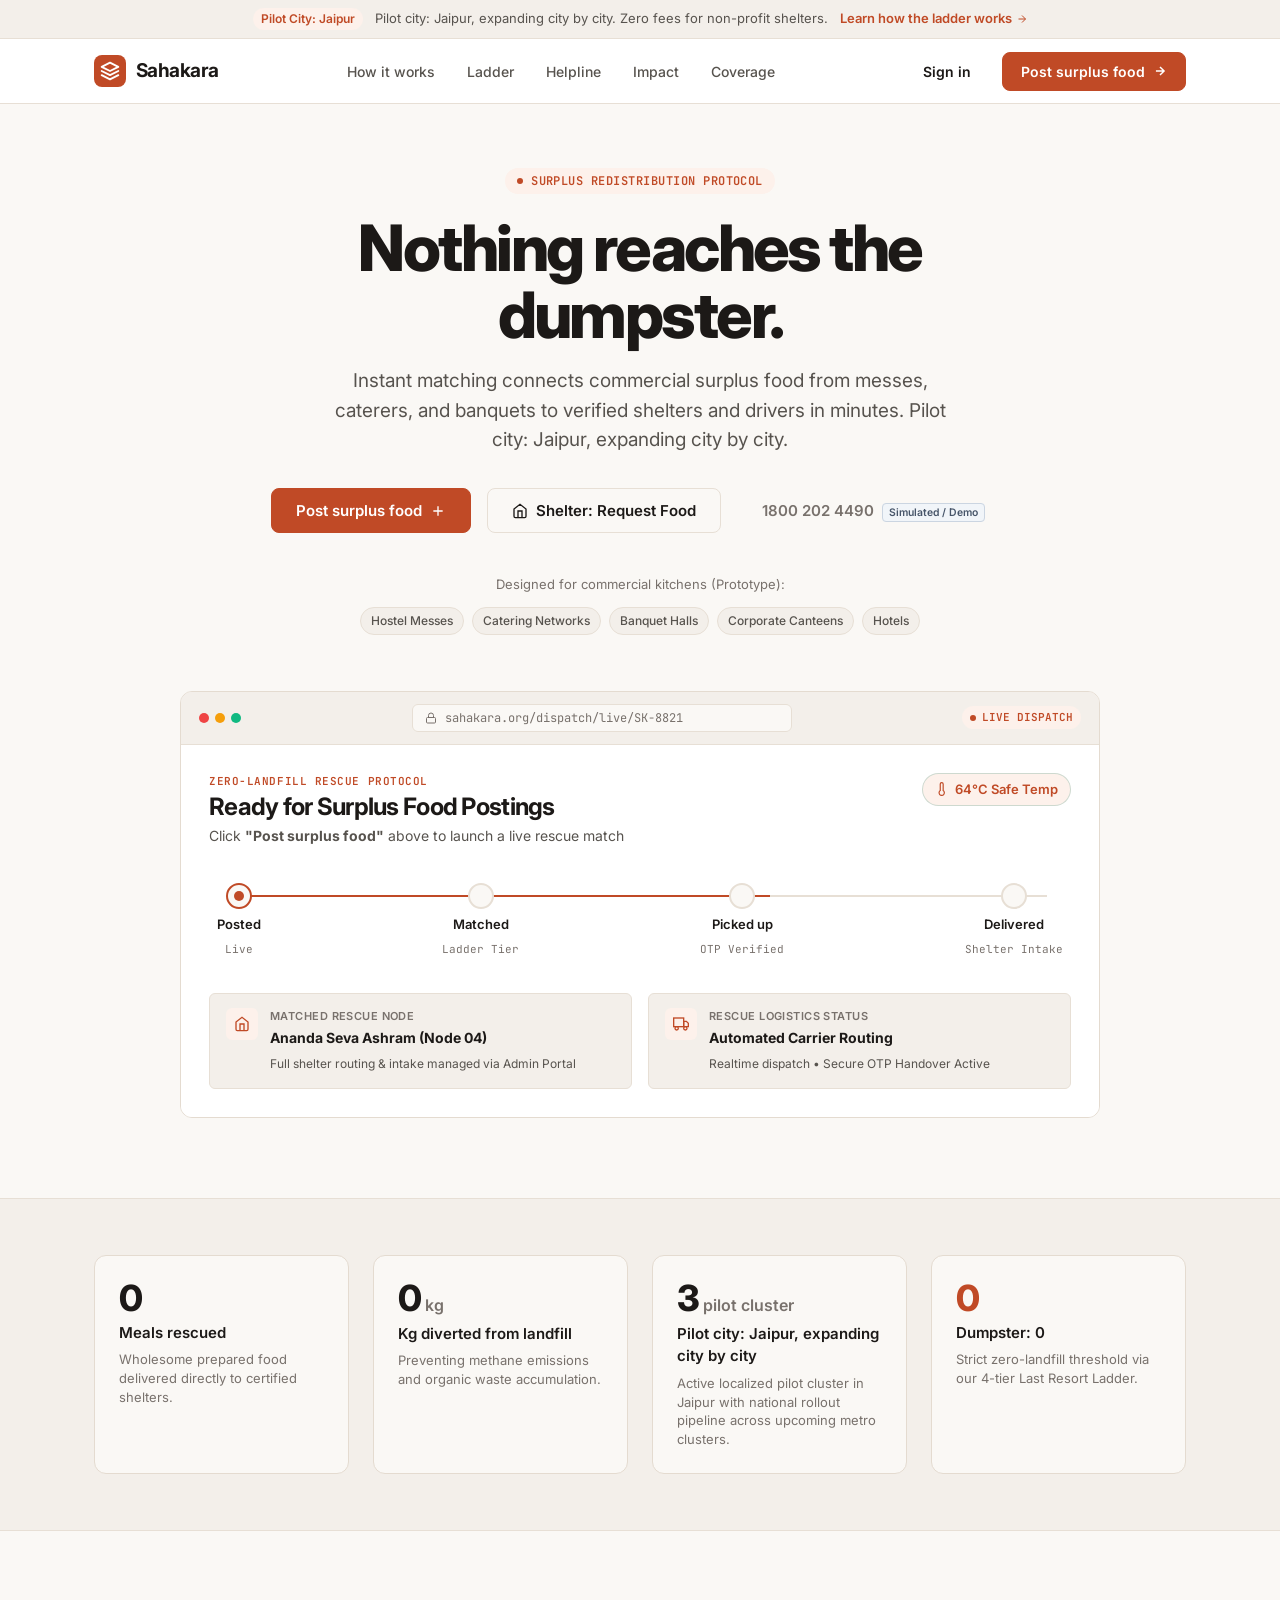
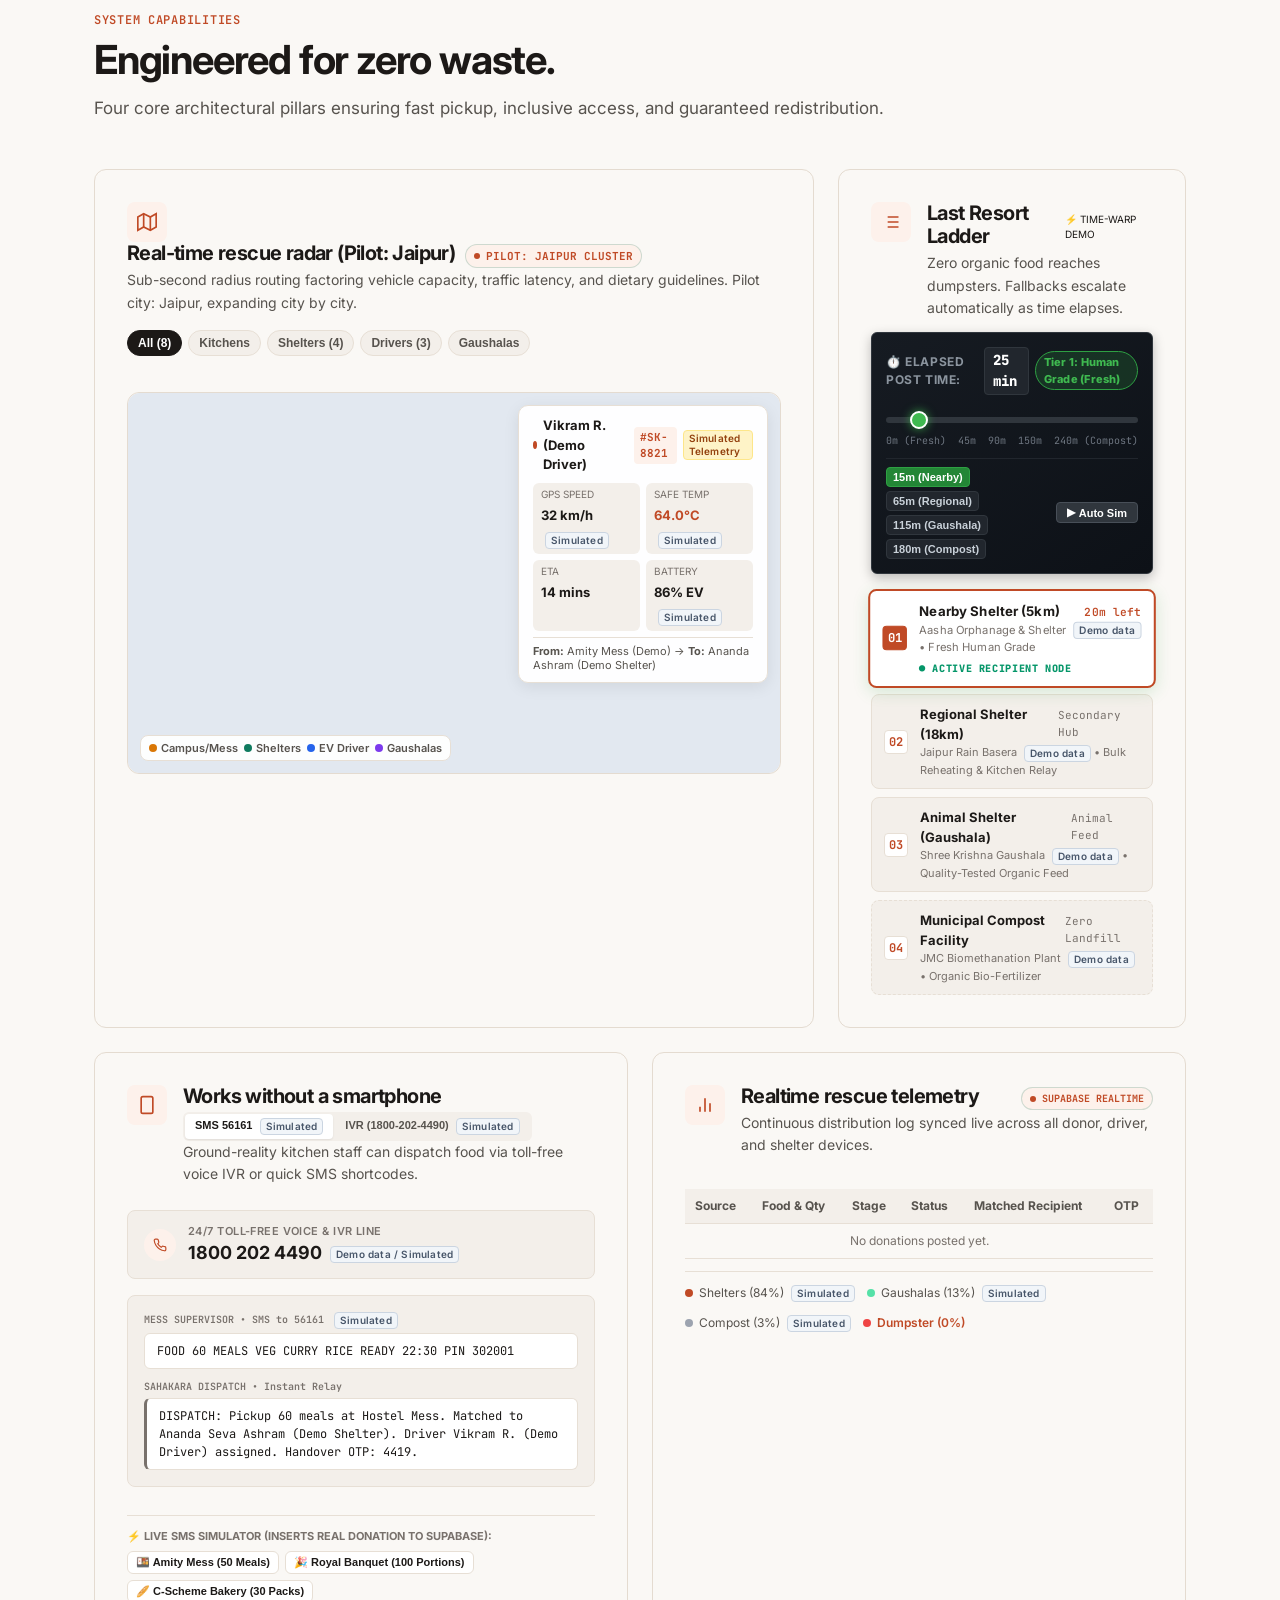
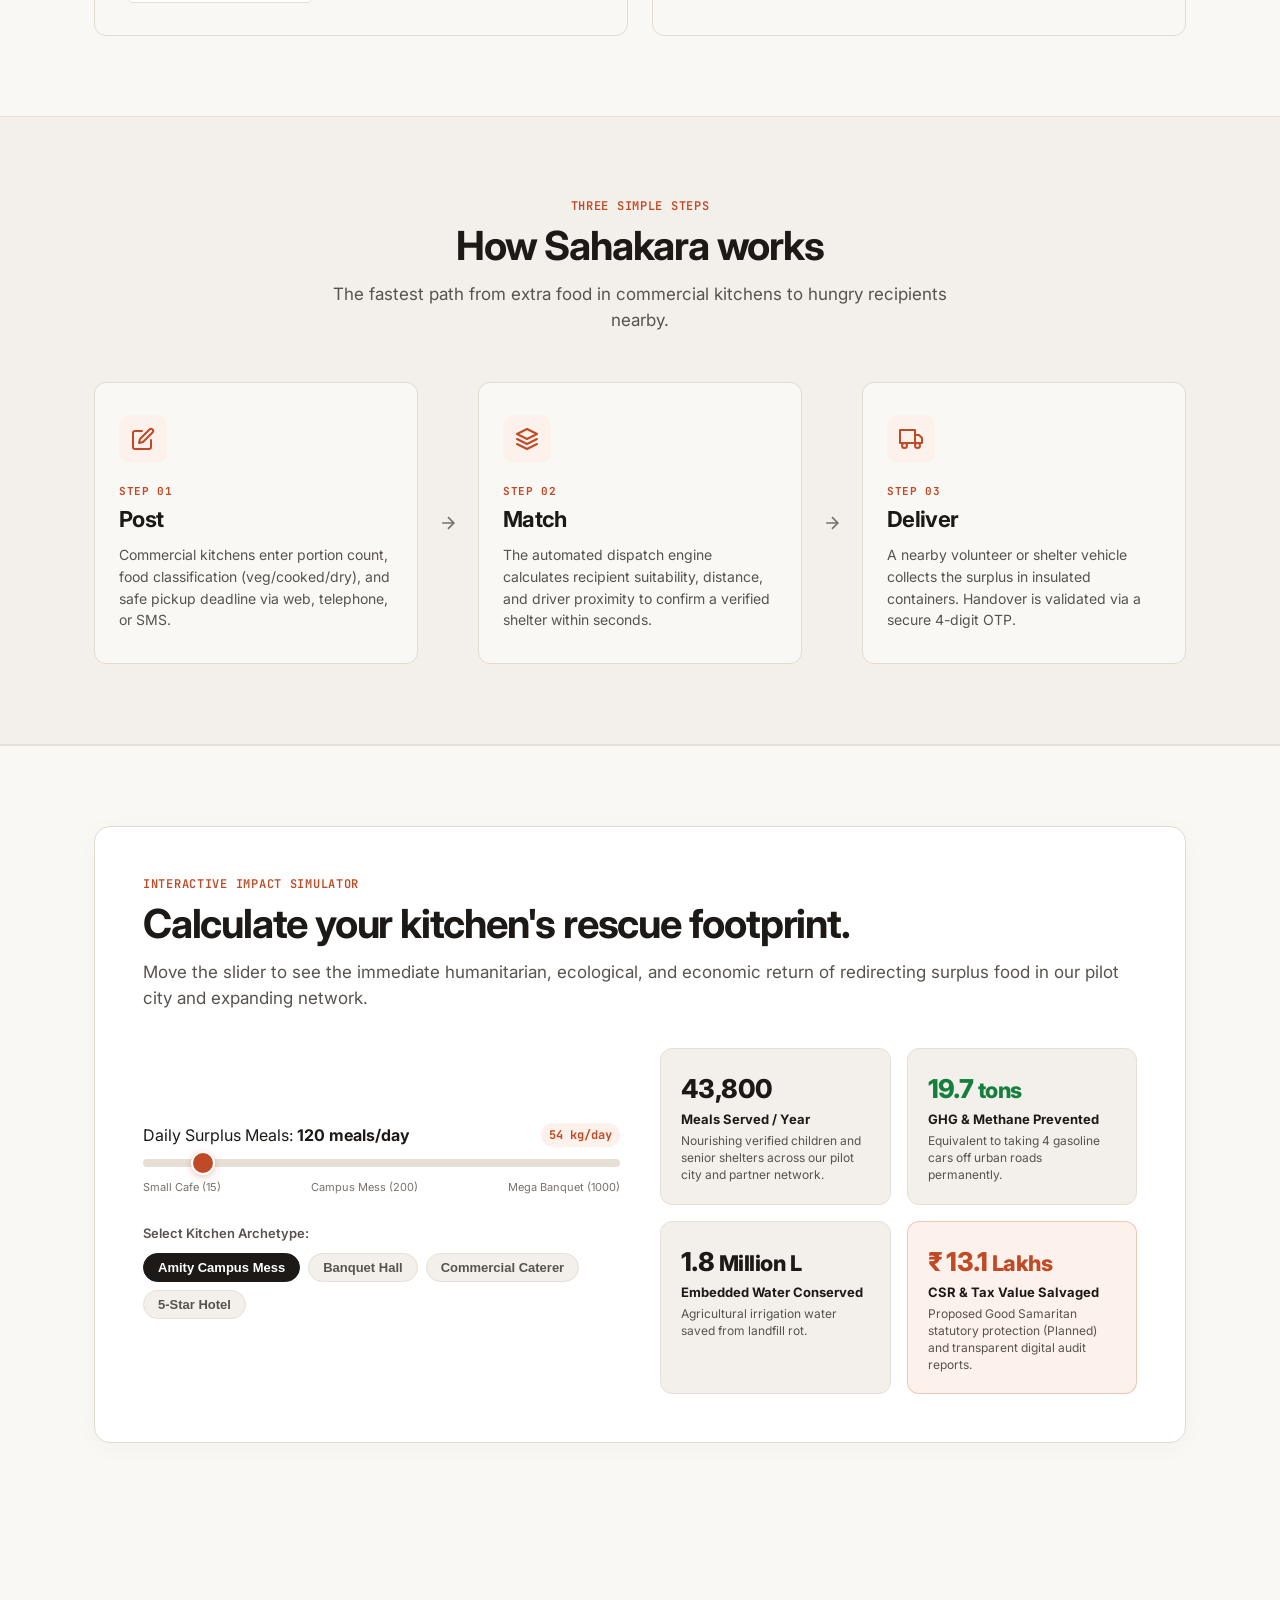
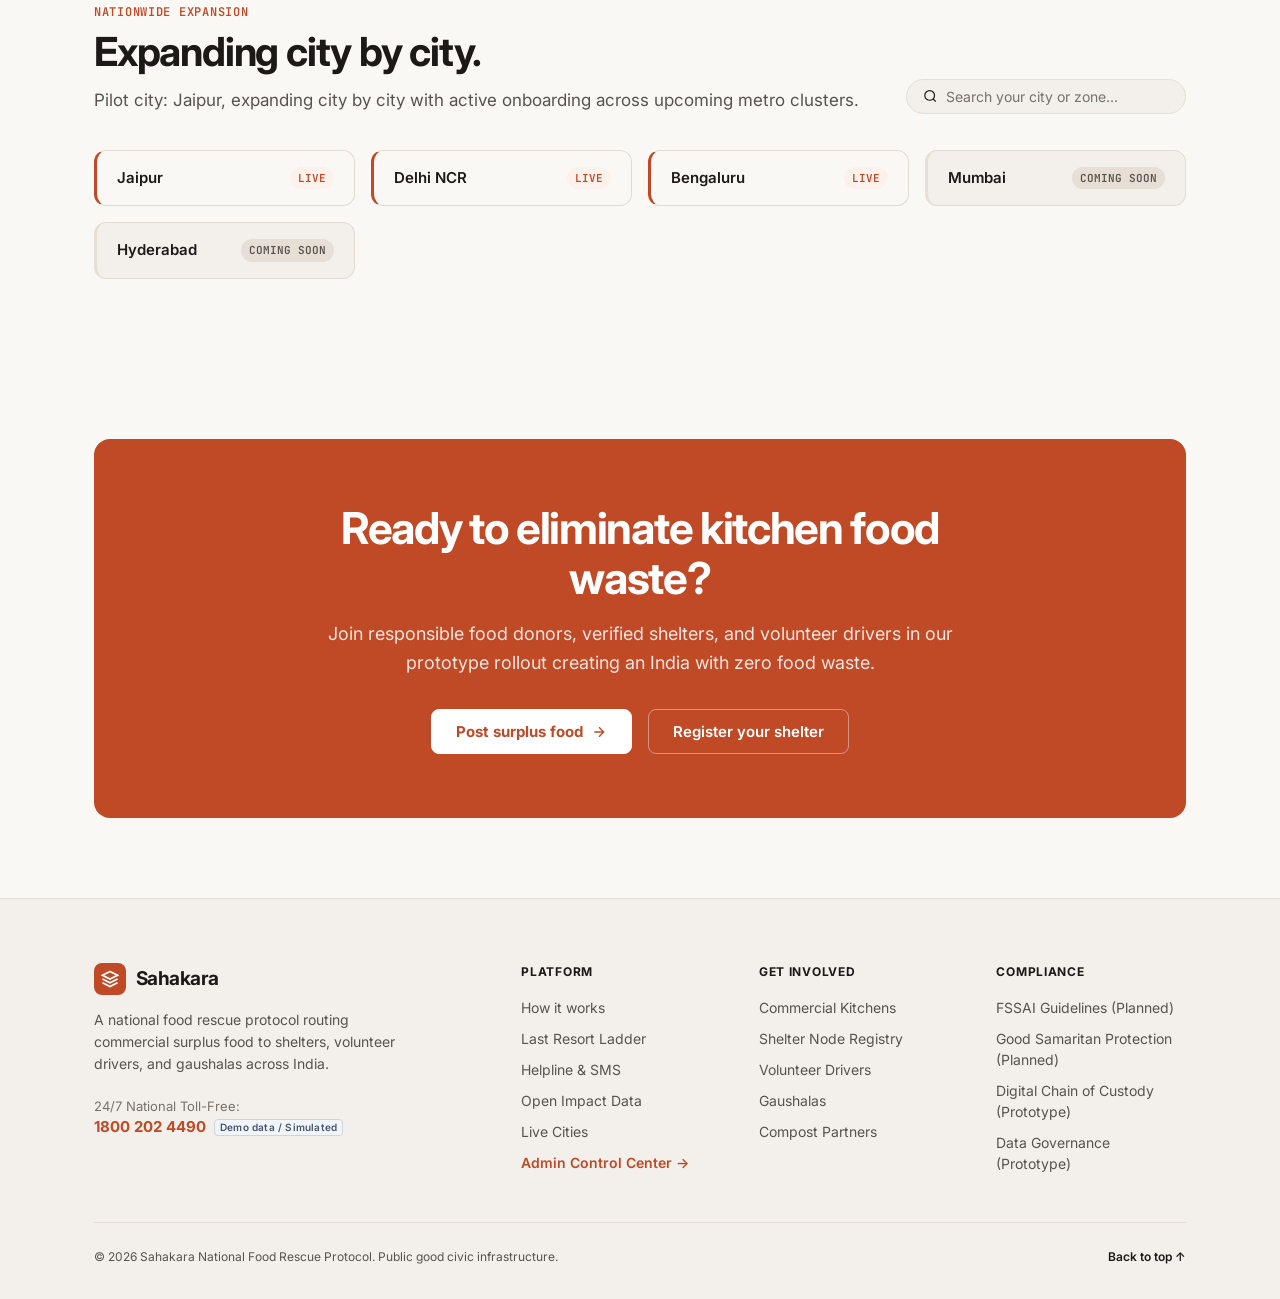
==== frontend/index.html @ d14cbdcc "fix(live): unify pilot city story, add simulated demo badges, protect /admin with Supabase auth & RL" ====
<!DOCTYPE html>
<html lang="en">
<head>
  <meta charset="UTF-8">
  <meta name="viewport" content="width=device-width, initial-scale=1.0">
  <title>Sahakara — National Food Rescue Platform</title>
  <meta name="description" content="Instant surplus food matching platform connecting commercial donors to shelters, volunteer drivers, and gaushalas across India.">
  
  <!-- Modern Sans-serif Typography: Inter -->
  <link rel="preconnect" href="https://fonts.googleapis.com">
  <link rel="preconnect" href="https://fonts.gstatic.com" crossorigin>
  <link href="https://fonts.googleapis.com/css2?family=Inter:wght@400;500;600;700;800&family=JetBrains+Mono:wght@400;500;600&display=swap" rel="stylesheet">
  
  <link rel="stylesheet" href="styles.css">
  
  <!-- Leaflet.js for Interactive Real-Time Jaipur Map (Local Vendor) -->
  <link rel="stylesheet" href="vendor/leaflet.css" />
  <script src="vendor/leaflet.js"></script>
</head>
<body>

  <!-- Top Announcement Bar -->
  <div class="announcement-bar">
    <div class="container announcement-content">
      <span class="announcement-pill">Pilot City: Jaipur</span>
      <span class="announcement-text">Pilot city: Jaipur, expanding city by city. Zero fees for non-profit shelters.</span>
      <a href="#ladder" class="announcement-link">
        Learn how the ladder works
        <svg width="12" height="12" viewBox="0 0 24 24" fill="none" stroke="currentColor" stroke-width="2"><path d="M5 12h14M12 5l7 7-7 7"/></svg>
      </a>
    </div>
  </div>

  <!-- 1. Sticky Navbar -->
  <header class="navbar" id="top">
    <div class="container navbar-container">
      
      <!-- Brand Logo -->
      <a href="#top" class="brand-logo" aria-label="Sahakara Home">
        <div class="brand-symbol">
          <svg width="20" height="20" viewBox="0 0 24 24" fill="none" stroke="currentColor" stroke-width="2.2" stroke-linecap="round" stroke-linejoin="round">
            <path d="M12 2L2 7l10 5 10-5-10-5zM2 17l10 5 10-5M2 12l10 5 10-5"/>
          </svg>
        </div>
        <span class="brand-name">Sahakara</span>
      </a>

      <!-- Navigation Links -->
      <nav class="nav-links" aria-label="Main Navigation">
        <a href="#how-it-works" class="nav-item">How it works</a>
        <a href="#ladder" class="nav-item">Ladder</a>
        <a href="#helpline" class="nav-item">Helpline</a>
        <a href="#impact" class="nav-item">Impact</a>
        <a href="#coverage" class="nav-item">Coverage</a>
      </nav>

      <!-- Action Buttons -->
      <div class="nav-actions" id="nav-actions-container">
        <button type="button" class="btn btn-ghost" id="btn-nav-signin" onclick="openSignInModal()">Sign in</button>
        <button type="button" class="btn btn-secondary btn-sm" onclick="openShelterRequestModal()">Request Food (Shelter)</button>
        <button type="button" class="btn btn-primary" onclick="openPostModal()">
          <span>Post surplus food</span>
          <svg width="14" height="14" viewBox="0 0 24 24" fill="none" stroke="currentColor" stroke-width="2.5" stroke-linecap="round" stroke-linejoin="round"><path d="M5 12h14M12 5l7 7-7 7"/></svg>
        </button>
      </div>

    </div>
  </header>

  <main>
    
    <!-- 2. Hero Section -->
    <section class="hero-section">
      <div class="container">
        
        <div class="hero-header">
          <div class="hero-tag">
            <span class="status-dot"></span>
            SURPLUS REDISTRIBUTION PROTOCOL
          </div>
          <h1 class="hero-title">Nothing reaches the dumpster.</h1>
          <p class="hero-subtitle">
            Instant matching connects commercial surplus food from messes, caterers, and banquets to verified shelters and drivers in minutes. Pilot city: Jaipur, expanding city by city.
          </p>

          <div class="hero-cta-group">
            <button type="button" class="btn btn-primary btn-lg" onclick="openPostModal()">
              <span>Post surplus food</span>
              <svg width="16" height="16" viewBox="0 0 24 24" fill="none" stroke="currentColor" stroke-width="2"><path d="M12 5v14M5 12h14"/></svg>
            </button>
            <button type="button" class="btn btn-secondary btn-lg" onclick="openShelterRequestModal()">
              <svg width="16" height="16" viewBox="0 0 24 24" fill="none" stroke="currentColor" stroke-width="2"><path d="M3 9l9-7 9 7v11a2 2 0 0 1-2 2H5a2 2 0 0 1-2-2z"/><polyline points="9 22 9 12 15 12 15 22"/></svg>
              <span>Shelter: Request Food</span>
            </button>
            <a href="tel:18002024490" class="btn btn-ghost btn-lg" style="color:var(--text-muted);">
              <span>1800 202 4490 <small style="font-size:0.65rem;background:#F1F5F9;color:#475569;border-radius:4px;padding:2px 6px;margin-left:4px;border:1px solid #CBD5E1;font-weight:600;">Simulated / Demo</small></span>
            </a>
          </div>

          <div class="hero-trust-bar">
            <span>Designed for commercial kitchens (Prototype):</span>
            <div class="trust-pills">
              <span class="trust-pill">Hostel Messes</span>
              <span class="trust-pill">Catering Networks</span>
              <span class="trust-pill">Banquet Halls</span>
              <span class="trust-pill">Corporate Canteens</span>
              <span class="trust-pill">Hotels</span>
            </div>
          </div>
        </div>

        <!-- Realistic Product Mockup: Browser Window Frame -->
        <div class="mockup-wrapper">
          <div class="mockup-frame">
            
            <!-- Window Titlebar -->
            <div class="mockup-titlebar">
              <div class="window-controls">
                <span class="window-dot red"></span>
                <span class="window-dot yellow"></span>
                <span class="window-dot green"></span>
              </div>
              <div class="mockup-url-bar">
                <svg width="12" height="12" viewBox="0 0 24 24" fill="none" stroke="currentColor" stroke-width="2"><rect x="3" y="11" width="18" height="11" rx="2" ry="2"/><path d="M7 11V7a5 5 0 0 1 10 0v4"/></svg>
                <span>sahakara.org/dispatch/live/SK-8821</span>
              </div>
              <div class="mockup-badge">
                <span class="live-pulse"></span>
                LIVE DISPATCH
              </div>
            </div>

            <!-- Card Content inside Mockup -->
            <div class="mockup-content">
              
              <!-- Left: Live Donation Card -->
              <div class="live-card">
                
                <div class="live-card-header">
                  <div class="donor-details">
                    <span class="card-kicker" id="card-kicker">ZERO-LANDFILL RESCUE PROTOCOL</span>
                    <h3 class="food-title" id="card-food-title">Ready for Surplus Food Postings</h3>
                    <p class="donor-source" id="card-donor-name">Click <strong>"Post surplus food"</strong> above to launch a live rescue match</p>
                  </div>
                  <div class="temp-badge">
                    <svg width="14" height="14" viewBox="0 0 24 24" fill="none" stroke="currentColor" stroke-width="2"><path d="M14 14.76V3.5a2.5 2.5 0 0 0-5 0v11.26a4.5 4.5 0 1 0 5 0z"/></svg>
                    <span id="card-temp-label">64&deg;C Safe Temp</span>
                  </div>
                </div>

                <!-- Stepper -->
                <div class="stepper-wrapper">
                  <div class="stepper-track">
                    <div class="stepper-line-filled"></div>
                  </div>
                  
                  <div class="stepper-steps">
                    <div class="step-node active">
                      <div class="step-circle current">
                        <span class="active-dot"></span>
                      </div>
                      <span class="step-label">Posted</span>
                      <span class="step-time">Live</span>
                    </div>

                    <div class="step-node">
                      <div class="step-circle"></div>
                      <span class="step-label">Matched</span>
                      <span class="step-time">Ladder Tier</span>
                    </div>

                    <div class="step-node">
                      <div class="step-circle"></div>
                      <span class="step-label">Picked up</span>
                      <span class="step-time">OTP Verified</span>
                    </div>

                    <div class="step-node">
                      <div class="step-circle"></div>
                      <span class="step-label">Delivered</span>
                      <span class="step-time">Shelter Intake</span>
                    </div>
                  </div>
                </div>

                <!-- Match & Logistics Meta Grid (Privacy Protected for Public Viewers) -->
                <div class="dispatch-meta-grid">
                  <div class="meta-box">
                    <div class="meta-icon">
                      <svg width="16" height="16" viewBox="0 0 24 24" fill="none" stroke="currentColor" stroke-width="2"><path d="M3 9l9-7 9 7v11a2 2 0 0 1-2 2H5a2 2 0 0 1-2-2z"/><polyline points="9 22 9 12 15 12 15 22"/></svg>
                    </div>
                    <div>
                      <span class="meta-title">Matched Rescue Node</span>
                      <strong class="meta-value" id="card-destination">Tier 01 Human Shelter (Privacy Protected)</strong>
                      <span class="meta-sub" id="card-destination-sub">Full shelter routing &amp; intake managed via Admin Portal</span>
                    </div>
                  </div>

                  <div class="meta-box">
                    <div class="meta-icon">
                      <svg width="16" height="16" viewBox="0 0 24 24" fill="none" stroke="currentColor" stroke-width="2"><rect x="1" y="3" width="15" height="13"/><polygon points="16 8 20 8 23 11 23 16 16 16 16 8"/><circle cx="5.5" cy="18.5" r="2.5"/><circle cx="18.5" cy="18.5" r="2.5"/></svg>
                    </div>
                    <div>
                      <span class="meta-title">Rescue Logistics Status</span>
                      <strong class="meta-value" id="card-driver-name">Automated Carrier Routing</strong>
                      <span class="meta-sub" id="card-driver-sub">Realtime dispatch &bull; Secure OTP Handover Active</span>
                    </div>
                  </div>
                </div>

              </div>

            </div>

          </div>
        </div>

      </div>
    </section>

    <!-- 3. Stats Row -->
    <section class="section-stats" id="impact">
      <div class="container">
        <div class="stats-grid">
          
          <div class="stat-card">
            <div class="stat-number-wrap">
              <span class="stat-number" id="stat-meals-count">0</span>
            </div>
            <div class="stat-title">Meals rescued</div>
            <div class="stat-desc">Wholesome prepared food delivered directly to certified shelters.</div>
          </div>

          <div class="stat-card">
            <div class="stat-number-wrap">
              <span class="stat-number" id="stat-kg-count">0</span>
              <span class="stat-unit">kg</span>
            </div>
            <div class="stat-title">Kg diverted from landfill</div>
            <div class="stat-desc">Preventing methane emissions and organic waste accumulation.</div>
          </div>

          <div class="stat-card">
            <div class="stat-number-wrap">
              <span class="stat-number" id="stat-cities-count">1</span>
              <span class="stat-unit">pilot cluster</span>
            </div>
            <div class="stat-title" id="stat-cities-title">Pilot city: Jaipur, expanding city by city</div>
            <div class="stat-desc">Active localized pilot cluster in Jaipur with national rollout pipeline across upcoming metro clusters.</div>
          </div>

          <div class="stat-card stat-zero">
            <div class="stat-number-wrap">
              <span class="stat-number highlight-zero" id="stat-dumpster-count">0</span>
            </div>
            <div class="stat-title">Dumpster: 0</div>
            <div class="stat-desc">Strict zero-landfill threshold via our 4-tier Last Resort Ladder.</div>
          </div>

        </div>
      </div>
    </section>

    <!-- 4. Bento Grid (4 Cards of Mixed Sizes) -->
    <section class="section-bento" id="ladder">
      <div class="container">
        
        <div class="section-title-wrap">
          <span class="section-kicker">SYSTEM CAPABILITIES</span>
          <h2 class="section-heading">Engineered for zero waste.</h2>
          <p class="section-subtext">Four core architectural pillars ensuring fast pickup, inclusive access, and guaranteed redistribution.</p>
        </div>

        <div class="bento-grid">
          
          <!-- Card A: Real-Time Interactive Jaipur Food Rescue Map (Large Left) -->
          <div class="bento-card bento-span-8 map-bento-card">
            <div class="bento-card-header map-header-flex">
              <div class="header-left">
                <div class="bento-icon">
                  <svg width="20" height="20" viewBox="0 0 24 24" fill="none" stroke="currentColor" stroke-width="2"><polygon points="1 6 1 22 8 18 16 22 23 18 23 2 16 6 8 2 1 6"/><line x1="8" y1="2" x2="8" y2="18"/><line x1="16" y1="6" x2="16" y2="22"/></svg>
                </div>
                <div class="bento-text">
                  <div class="map-title-row">
                    <h3 class="bento-title">Real-time rescue radar (Pilot: Jaipur)</h3>
                    <span class="live-radar-badge"><span class="live-pulse"></span> PILOT: JAIPUR CLUSTER</span>
                  </div>
                  <p class="bento-sub">Sub-second radius routing factoring vehicle capacity, traffic latency, and dietary guidelines. Pilot city: Jaipur, expanding city by city.</p>
                </div>
              </div>

              <!-- Map Filter Controls -->
              <div class="map-filter-chips" id="map-category-filters">
                <button type="button" class="map-chip active" onclick="filterMapNodes('all', this)">All (8)</button>
                <button type="button" class="map-chip" onclick="filterMapNodes('donor', this)">Kitchens</button>
                <button type="button" class="map-chip" onclick="filterMapNodes('shelter', this)">Shelters (4)</button>
                <button type="button" class="map-chip" onclick="filterMapNodes('driver', this)">Drivers (3)</button>
                <button type="button" class="map-chip" onclick="filterMapNodes('gaushala', this)">Gaushalas</button>
              </div>
            </div>

            <!-- Leaflet Interactive Map Container -->
            <div class="live-map-wrapper">
              <div id="jaipur-live-map" class="jaipur-leaflet-map" style="height: 380px; width: 100%; border-radius: 12px;"></div>

              <!-- Floating Live Telemetry HUD -->
              <div class="map-telemetry-hud" id="map-telemetry-panel">
                <div class="hud-header">
                  <div class="hud-driver-dot"></div>
                  <strong id="hud-driver-name">Vikram R. (Demo Driver)</strong>
                  <span class="hud-tag" id="hud-batch-tag">#SK-8821</span>
                  <span class="sim-badge warn" style="margin-left:auto;">Simulated Telemetry</span>
                </div>
                <div class="hud-stats-grid">
                  <div class="hud-stat-item">
                    <span class="hud-label">GPS Speed</span>
                    <strong class="hud-val" id="hud-speed">32 km/h <span class="sim-badge">Simulated</span></strong>
                  </div>
                  <div class="hud-stat-item">
                    <span class="hud-label">Safe Temp</span>
                    <strong class="hud-val green" id="hud-temp">64.0°C <span class="sim-badge">Simulated</span></strong>
                  </div>
                  <div class="hud-stat-item">
                    <span class="hud-label">ETA</span>
                    <strong class="hud-val" id="hud-eta">14 mins</strong>
                  </div>
                  <div class="hud-stat-item">
                    <span class="hud-label">Battery</span>
                    <strong class="hud-val" id="hud-battery">86% EV <span class="sim-badge">Simulated</span></strong>
                  </div>
                </div>
                <div class="hud-route-info">
                  <span class="hud-route-text"><strong>From:</strong> Amity Mess (Demo) &rarr; <strong>To:</strong> Ananda Ashram (Demo Shelter)</span>
                </div>
              </div>

              <!-- Map Legend Overlay -->
              <div class="map-legend-pills">
                <span class="m-leg donor"><span class="leg-dot"></span> Campus/Mess</span>
                <span class="m-leg shelter"><span class="leg-dot"></span> Shelters</span>
                <span class="m-leg driver"><span class="leg-dot"></span> EV Driver</span>
                <span class="m-leg gaushala"><span class="leg-dot"></span> Gaushalas</span>
              </div>
            </div>
          </div>

          <!-- Card B: Last Resort Ladder with Time-Warp Live Simulator (Right Column) -->
          <div class="bento-card bento-span-4" id="ladder-card">
            <div class="bento-card-header" style="margin-bottom: 12px;">
              <div class="bento-icon">
                <svg width="20" height="20" viewBox="0 0 24 24" fill="none" stroke="currentColor" stroke-width="2"><line x1="8" y1="6" x2="21" y2="6"/><line x1="8" y1="12" x2="21" y2="12"/><line x1="8" y1="18" x2="21" y2="18"/><line x1="3" y1="6" x2="3.01" y2="6"/><line x1="3" y1="12" x2="3.01" y2="12"/><line x1="3" y1="18" x2="3.01" y2="18"/></svg>
              </div>
              <div class="bento-text">
                <div style="display:flex;align-items:center;justify-content:space-between;">
                  <h3 class="bento-title">Last Resort Ladder</h3>
                  <span class="live-pill" style="font-size:0.625rem;padding:2px 8px;">⚡ TIME-WARP DEMO</span>
                </div>
                <p class="bento-sub">Zero organic food reaches dumpsters. Fallbacks escalate automatically as time elapses.</p>
              </div>
            </div>

            <!-- Time-Warp Slider Simulator Control -->
            <div class="timewarp-controller">
              <div class="timewarp-top-row">
                <span class="timewarp-label">⏱️ Elapsed Post Time:</span>
                <div class="timewarp-status-pills">
                  <span class="timewarp-time-display" id="warp-time-display">25 min</span>
                  <span class="timewarp-tier-badge tier-1-badge" id="warp-tier-badge">Tier 1: Human Grade</span>
                </div>
              </div>

              <!-- Interactive Range Slider (0 to 240 mins) -->
              <div class="timewarp-slider-wrap">
                <input 
                  type="range" 
                  id="timewarp-slider" 
                  min="0" 
                  max="240" 
                  value="25" 
                  step="5" 
                  class="timewarp-range" 
                  aria-label="Simulate elapsed food rescue time in minutes"
                  oninput="onTimeWarpSliderChange(this.value)"
                >
                <div class="timewarp-scale">
                  <span>0m (Fresh)</span>
                  <span>45m</span>
                  <span>90m</span>
                  <span>150m</span>
                  <span>240m (Compost)</span>
                </div>
              </div>

              <!-- Quick Presets & Auto-Play Controls -->
              <div class="timewarp-actions">
                <div class="timewarp-presets">
                  <button type="button" class="preset-btn active" id="preset-t1" onclick="setTimeWarp(15)">15m (Nearby)</button>
                  <button type="button" class="preset-btn" id="preset-t2" onclick="setTimeWarp(65)">65m (Regional)</button>
                  <button type="button" class="preset-btn" id="preset-t3" onclick="setTimeWarp(115)">115m (Gaushala)</button>
                  <button type="button" class="preset-btn" id="preset-t4" onclick="setTimeWarp(180)">180m (Compost)</button>
                </div>
                <button type="button" class="btn-timewarp-play" id="btn-timewarp-play" onclick="toggleTimeWarpAutoPlay()">
                  <span id="play-icon">▶</span>
                  <span id="play-text">Auto Sim</span>
                </button>
              </div>
            </div>

            <!-- Dynamic Ladder List -->
            <div class="bento-ladder-list" id="ladder-tiers-container">
              
              <!-- Tier 1: Nearby Shelter (0 - 45 min) -->
              <div class="ladder-row active-tier tier-row-t1" id="tier-row-1">
                <div class="tier-num">01</div>
                <div class="tier-info">
                  <div class="tier-title-row">
                    <strong class="tier-heading">Nearby Shelter (5km)</strong>
                    <span class="tier-countdown" id="tier-1-timer">20m left</span>
                  </div>
                  <span class="tier-desc">Aasha Orphanage &amp; Shelter <small class="sim-badge">Demo data</small> &bull; Fresh Human Grade</span>
                  <div class="tier-live-indicator">● ACTIVE RECIPIENT NODE</div>
                </div>
              </div>

              <!-- Tier 2: Farther Regional Shelter (46 - 90 min) -->
              <div class="ladder-row tier-row-t2" id="tier-row-2">
                <div class="tier-num">02</div>
                <div class="tier-info">
                  <div class="tier-title-row">
                    <strong class="tier-heading">Regional Shelter (18km)</strong>
                    <span class="tier-meta">Secondary Hub</span>
                  </div>
                  <span class="tier-desc">Jaipur Rain Basera <small class="sim-badge">Demo data</small> &bull; Bulk Reheating &amp; Kitchen Relay</span>
                  <div class="tier-live-indicator">● ACTIVE RECIPIENT NODE</div>
                </div>
              </div>

              <!-- Tier 3: Gaushala / Animal Shelter (91 - 150 min) -->
              <div class="ladder-row tier-row-t3" id="tier-row-3">
                <div class="tier-num">03</div>
                <div class="tier-info">
                  <div class="tier-title-row">
                    <strong class="tier-heading">Animal Shelter (Gaushala)</strong>
                    <span class="tier-meta">Animal Feed</span>
                  </div>
                  <span class="tier-desc">Shree Krishna Gaushala <small class="sim-badge">Demo data</small> &bull; Quality-Tested Organic Feed</span>
                  <div class="tier-live-indicator">● ACTIVE RECIPIENT NODE</div>
                </div>
              </div>

              <!-- Tier 4: Municipal Compost (151 - 240 min) -->
              <div class="ladder-row compost-tier tier-row-t4" id="tier-row-4">
                <div class="tier-num">04</div>
                <div class="tier-info">
                  <div class="tier-title-row">
                    <strong class="tier-heading">Municipal Compost Facility</strong>
                    <span class="tier-meta">Zero Landfill</span>
                  </div>
                  <span class="tier-desc">JMC Biomethanation Plant <small class="sim-badge">Demo data</small> &bull; Organic Bio-Fertilizer</span>
                  <div class="tier-live-indicator">● ACTIVE RECIPIENT NODE</div>
                </div>
              </div>

            </div>
          </div>

          <!-- Card C: Works Without a Smartphone (Interactive IVR Dialpad & SMS Simulator) -->
          <div class="bento-card bento-span-6" id="helpline">
            <div class="bento-card-header">
              <div class="bento-icon">
                <svg width="20" height="20" viewBox="0 0 24 24" fill="none" stroke="currentColor" stroke-width="2"><rect x="5" y="2" width="14" height="20" rx="2" ry="2"/><line x1="12" y1="18" x2="12.01" y2="18"/></svg>
              </div>
              <div class="bento-text">
                <div style="display:flex;align-items:center;justify-content:space-between;flex-wrap:wrap;">
                  <h3 class="bento-title">Works without a smartphone</h3>
                  <div class="helpline-mode-tabs">
                    <button type="button" class="mode-tab active" id="tab-btn-sms" onclick="switchHelplineMode('sms')">SMS 56161 <small class="sim-badge">Simulated</small></button>
                    <button type="button" class="mode-tab" id="tab-btn-ivr" onclick="switchHelplineMode('ivr')">IVR (1800-202-4490) <small class="sim-badge">Simulated</small></button>
                  </div>
                </div>
                <p class="bento-sub">Ground-reality kitchen staff can dispatch food via toll-free voice IVR or quick SMS shortcodes.</p>
              </div>
            </div>

            <!-- MODE 1: SMS Simulation -->
            <div class="phone-sms-mockup" id="helpline-sms-panel">
              <div class="helpline-badge-row">
                <div class="badge-helpline-icon">
                  <svg width="14" height="14" viewBox="0 0 24 24" fill="none" stroke="currentColor" stroke-width="2"><path d="M22 16.92v3a2 2 0 0 1-2.18 2 19.79 19.79 0 0 1-8.63-3.07 19.5 19.5 0 0 1-6-6 19.79 19.79 0 0 1-3.07-8.67A2 2 0 0 1 4.11 2h3a2 2 0 0 1 2 1.72 12.84 12.84 0 0 0 .7 2.81 2 2 0 0 1-.45 2.11L8.09 9.91a16 16 0 0 0 6 6l1.27-1.27a2 2 0 0 1 2.11-.45 12.84 12.84 0 0 0 2.81.7A2 2 0 0 1 22 16.92z"/></svg>
                </div>
                <div>
                  <span class="helpline-label">24/7 Toll-Free Voice &amp; IVR Line</span>
                  <div class="helpline-digits">1800 202 4490 <small class="sim-badge">Demo data / Simulated</small></div>
                </div>
              </div>

              <div class="sms-exchange-box" id="sms-exchange-container">
                <div class="sms-line donor-sms">
                  <span class="sms-sender">MESS SUPERVISOR &bull; SMS to 56161 <small class="sim-badge">Simulated</small></span>
                  <div class="sms-bubble" id="sms-bubble-donor">FOOD 60 MEALS VEG CURRY RICE READY 22:30 PIN 302001</div>
                </div>
                <div class="sms-line driver-sms">
                  <span class="sms-sender">SAHAKARA DISPATCH &bull; Instant Relay</span>
                  <div class="sms-bubble reply" id="sms-bubble-reply">DISPATCH: Pickup 60 meals at Hostel Mess. Matched to Ananda Seva Ashram (Demo Shelter). Driver Vikram R. (Demo Driver) assigned. Handover OTP: 4419.</div>
                </div>
              </div>

              <div class="sms-test-controls">
                <span class="sms-quick-label">⚡ Live SMS Simulator (Inserts real donation to Supabase):</span>
                <div class="sms-quick-buttons">
                  <button type="button" class="sms-quick-btn" onclick="simulateSmsPreset('amity')">🍱 Amity Mess (50 Meals)</button>
                  <button type="button" class="sms-quick-btn" onclick="simulateSmsPreset('banquet')">🎉 Royal Banquet (100 Portions)</button>
                  <button type="button" class="sms-quick-btn" onclick="simulateSmsPreset('bakery')">🥖 C-Scheme Bakery (30 Packs)</button>
                </div>
              </div>
            </div>

            <!-- MODE 2: IVR Interactive Dial-Pad Simulator -->
            <div class="ivr-keypad-mockup" id="helpline-ivr-panel" style="display:none;">
              <div class="ivr-screen">
                <div class="ivr-screen-header">
                  <span class="ivr-live-dot">●</span> <span>CALL CONNECTED: 1800 202 4490 <small class="sim-badge">Simulated</small></span>
                </div>
                <div class="ivr-prompt" id="ivr-voice-prompt">
                  "Namaste! Press <strong>1</strong> to broadcast surplus food rescue."
                </div>
                <div class="ivr-input-display" id="ivr-entered-keys">&nbsp;</div>
              </div>

              <!-- Phone Keypad Grid -->
              <div class="ivr-keypad-grid">
                <button type="button" class="key-btn" onclick="pressIvrKey('1')"><span>1</span><small></small></button>
                <button type="button" class="key-btn" onclick="pressIvrKey('2')"><span>2</span><small>ABC</small></button>
                <button type="button" class="key-btn" onclick="pressIvrKey('3')"><span>3</span><small>DEF</small></button>
                <button type="button" class="key-btn" onclick="pressIvrKey('4')"><span>4</span><small>GHI</small></button>
                <button type="button" class="key-btn" onclick="pressIvrKey('5')"><span>5</span><small>JKL</small></button>
                <button type="button" class="key-btn" onclick="pressIvrKey('6')"><span>6</span><small>MNO</small></button>
                <button type="button" class="key-btn" onclick="pressIvrKey('7')"><span>7</span><small>PQRS</small></button>
                <button type="button" class="key-btn" onclick="pressIvrKey('8')"><span>8</span><small>TUV</small></button>
                <button type="button" class="key-btn" onclick="pressIvrKey('9')"><span>9</span><small>WXYZ</small></button>
                <button type="button" class="key-btn" onclick="pressIvrKey('*')"><span>*</span><small>CLR</small></button>
                <button type="button" class="key-btn" onclick="pressIvrKey('0')"><span>0</span><small>+</small></button>
                <button type="button" class="key-btn special-hash" onclick="pressIvrKey('#')"><span>#</span><small>ENTER</small></button>
              </div>

              <div class="ivr-footer-controls">
                <button type="button" class="btn btn-secondary btn-sm" onclick="resetIvrCall()">Restart Call</button>
                <span class="ivr-step-badge" id="ivr-step-badge">Step 1/4</span>
              </div>
            </div>

          </div>

          <!-- Card D: Live Impact & Realtime Rescue Audit Log (Right 6 cols / bottom) -->
          <div class="bento-card bento-span-6">
            <div class="bento-card-header">
              <div class="bento-icon">
                <svg width="20" height="20" viewBox="0 0 24 24" fill="none" stroke="currentColor" stroke-width="2"><line x1="18" y1="20" x2="18" y2="10"/><line x1="12" y1="20" x2="12" y2="4"/><line x1="6" y1="20" x2="6" y2="14"/></svg>
              </div>
              <div class="bento-text">
                <div style="display:flex;align-items:center;justify-content:space-between;flex-wrap:wrap;">
                  <h3 class="bento-title">Realtime rescue telemetry</h3>
                  <span class="live-radar-badge" style="font-size:0.625rem;"><span class="live-pulse"></span> SUPABASE REALTIME</span>
                </div>
                <p class="bento-sub">Continuous distribution log synced live across all donor, driver, and shelter devices.</p>
              </div>
            </div>

            <!-- Realtime Recent Donations Audit Table -->
            <div class="realtime-log-container">
              <div class="log-table-wrapper">
                <table class="live-donations-table">
                  <thead>
                    <tr>
                      <th>Source</th>
                      <th>Food &amp; Qty</th>
                      <th>Stage</th>
                      <th>Status</th>
                      <th>Matched Recipient</th>
                      <th>OTP</th>
                    </tr>
                  </thead>
                  <tbody id="realtime-donations-tbody">
                    <!-- Dynamic rows rendered from Supabase -->
                    <tr>
                      <td><span class="source-badge web">Web</span></td>
                      <td><strong>40 Meals</strong> (Hot Dal &amp; Rice)</td>
                      <td><span class="stage-tag s1">Tier 1</span></td>
                      <td><span class="status-pill picked-up">Picked up</span></td>
                      <td>Ananda Seva Ashram <small class="sim-badge">Demo data</small></td>
                      <td><code>••••</code></td>
                    </tr>
                  </tbody>
                </table>
              </div>
            </div>

            <!-- Metrics bar -->
            <div class="impact-chart-box" style="margin-top:12px;padding-top:12px;border-top:1px solid var(--border-light);">
              <div class="chart-legend-row" style="margin-bottom:0;">
                <div class="legend-item"><span class="legend-dot green"></span><span>Shelters (84%) <small class="sim-badge">Simulated</small></span></div>
                <div class="legend-item"><span class="legend-dot light-green"></span><span>Gaushalas (13%) <small class="sim-badge">Simulated</small></span></div>
                <div class="legend-item"><span class="legend-dot grey"></span><span>Compost (3%) <small class="sim-badge">Simulated</small></span></div>
                <div class="legend-item zero"><span class="legend-dot red-zero"></span><span>Dumpster (0%)</span></div>
              </div>
            </div>
          </div>

        </div>

      </div>
    </section>

    <!-- 5. How It Works -->
    <section class="section-how" id="how-it-works">
      <div class="container">
        
        <div class="section-title-wrap text-center">
          <span class="section-kicker">THREE SIMPLE STEPS</span>
          <h2 class="section-heading">How Sahakara works</h2>
          <p class="section-subtext">The fastest path from extra food in commercial kitchens to hungry recipients nearby.</p>
        </div>

        <div class="how-steps-row">
          
          <!-- Step 1 -->
          <div class="how-step-card">
            <div class="step-icon-wrap">
              <svg width="24" height="24" viewBox="0 0 24 24" fill="none" stroke="currentColor" stroke-width="2" stroke-linecap="round" stroke-linejoin="round">
                <path d="M11 4H4a2 2 0 0 0-2 2v14a2 2 0 0 0 2 2h14a2 2 0 0 0 2-2v-7"/><path d="M18.5 2.5a2.121 2.121 0 0 1 3 3L12 15l-4 1 1-4 9.5-9.5z"/>
              </svg>
            </div>
            <div class="step-badge">Step 01</div>
            <h3 class="step-heading">Post</h3>
            <p class="step-paragraph">
              Commercial kitchens enter portion count, food classification (veg/cooked/dry), and safe pickup deadline via web, telephone, or SMS.
            </p>
          </div>

          <!-- Connector Line -->
          <div class="how-divider">
            <svg width="20" height="20" viewBox="0 0 24 24" fill="none" stroke="currentColor" stroke-width="2"><path d="M5 12h14M12 5l7 7-7 7"/></svg>
          </div>

          <!-- Step 2 -->
          <div class="how-step-card">
            <div class="step-icon-wrap">
              <svg width="24" height="24" viewBox="0 0 24 24" fill="none" stroke="currentColor" stroke-width="2" stroke-linecap="round" stroke-linejoin="round">
                <polygon points="12 2 2 7 12 12 22 7 12 2"/><polyline points="2 17 12 22 22 17"/><polyline points="2 12 12 17 22 12"/>
              </svg>
            </div>
            <div class="step-badge">Step 02</div>
            <h3 class="step-heading">Match</h3>
            <p class="step-paragraph">
              The automated dispatch engine calculates recipient suitability, distance, and driver proximity to confirm a verified shelter within seconds.
            </p>
          </div>

          <!-- Connector Line -->
          <div class="how-divider">
            <svg width="20" height="20" viewBox="0 0 24 24" fill="none" stroke="currentColor" stroke-width="2"><path d="M5 12h14M12 5l7 7-7 7"/></svg>
          </div>

          <!-- Step 3 -->
          <div class="how-step-card">
            <div class="step-icon-wrap">
              <svg width="24" height="24" viewBox="0 0 24 24" fill="none" stroke="currentColor" stroke-width="2" stroke-linecap="round" stroke-linejoin="round">
                <rect x="1" y="3" width="15" height="13"/><polygon points="16 8 20 8 23 11 23 16 16 16 16 8"/><circle cx="5.5" cy="18.5" r="2.5"/><circle cx="18.5" cy="18.5" r="2.5"/>
              </svg>
            </div>
            <div class="step-badge">Step 03</div>
            <h3 class="step-heading">Deliver</h3>
            <p class="step-paragraph">
              A nearby volunteer or shelter vehicle collects the surplus in insulated containers. Handover is validated via a secure 4-digit OTP.
            </p>
          </div>

        </div>

      </div>
    </section>

    <!-- Interactive Zero-Waste Impact Calculator (Hackathon Feature) -->
    <section class="section-calculator" id="calculator">
      <div class="container">
        <div class="calculator-box">
          <div class="calculator-header">
            <span class="section-kicker">INTERACTIVE IMPACT SIMULATOR</span>
            <h2 class="section-heading">Calculate your kitchen's rescue footprint.</h2>
            <p class="section-subtext">Move the slider to see the immediate humanitarian, ecological, and economic return of redirecting surplus food in our pilot city and expanding network.</p>
          </div>

          <div class="calculator-grid">
            <div class="calculator-controls">
              <div class="calc-group">
                <div class="calc-label-row">
                  <label for="calc-surplus-range">Daily Surplus Meals: <strong id="calc-meals-display">120 meals/day</strong></label>
                  <span class="calc-pill" id="calc-kg-display">54 kg/day</span>
                </div>
                <input type="range" id="calc-surplus-range" min="15" max="1000" value="120" step="5" class="calc-slider" oninput="updateCalculator(this.value)">
                <div class="calc-range-marks">
                  <span>Small Cafe (15)</span>
                  <span>Campus Mess (200)</span>
                  <span>Mega Banquet (1000)</span>
                </div>
              </div>

              <div class="calc-kitchen-types">
                <span class="kitchen-type-label">Select Kitchen Archetype:</span>
                <div class="type-chips">
                  <button type="button" class="type-chip active" onclick="setCalcType('mess', this)">Amity Campus Mess</button>
                  <button type="button" class="type-chip" onclick="setCalcType('banquet', this)">Banquet Hall</button>
                  <button type="button" class="type-chip" onclick="setCalcType('caterer', this)">Commercial Caterer</button>
                  <button type="button" class="type-chip" onclick="setCalcType('hotel', this)">5-Star Hotel</button>
                </div>
              </div>
            </div>

            <div class="calculator-results">
              <div class="calc-result-card">
                <span class="res-num" id="res-people-fed">43,800</span>
                <span class="res-label">Meals Served / Year</span>
                <p class="res-desc">Nourishing verified children and senior shelters across our pilot city and partner network.</p>
              </div>
              <div class="calc-result-card">
                <span class="res-num green" id="res-co2-saved">19.7 <small>tons</small></span>
                <span class="res-label">GHG &amp; Methane Prevented</span>
                <p class="res-desc">Equivalent to taking 4 gasoline cars off urban roads permanently.</p>
              </div>
              <div class="calc-result-card">
                <span class="res-num" id="res-water-saved">1.8 <small>Million L</small></span>
                <span class="res-label">Embedded Water Conserved</span>
                <p class="res-desc">Agricultural irrigation water saved from landfill rot.</p>
              </div>
              <div class="calc-result-card highlight">
                <span class="res-num terracotta" id="res-csr-value">₹ 13.1 <small>Lakhs</small></span>
                <span class="res-label">CSR &amp; Tax Value Salvaged</span>
                <p class="res-desc">Proposed Good Samaritan statutory protection (Planned) and transparent digital audit reports.</p>
              </div>
            </div>
          </div>
        </div>
      </div>
    </section>

    <!-- 6. Expanding City by City -->
    <section class="section-coverage" id="coverage">
      <div class="container">
        
        <div class="coverage-top-header">
          <div>
            <span class="section-kicker">NATIONWIDE EXPANSION</span>
            <h2 class="section-heading">Expanding city by city.</h2>
            <p class="section-subtext">Pilot city: Jaipur, expanding city by city with active onboarding across upcoming metro clusters.</p>
          </div>
          
          <div class="coverage-search-box">
            <svg width="16" height="16" viewBox="0 0 24 24" fill="none" stroke="currentColor" stroke-width="2"><circle cx="11" cy="11" r="8"/><line x1="21" y1="21" x2="16.65" y2="16.65"/></svg>
            <input type="text" id="city-search" placeholder="Search your city or zone..." oninput="filterCities()">
          </div>
        </div>

        <!-- City Chips Grid -->
        <div class="city-chips-container" id="city-chips-grid">
          
          <!-- Live City -->
          <div class="city-chip live" data-name="jaipur rajasthan">
            <span class="city-name">Jaipur</span>
            <span class="chip-status live">Live</span>
          </div>

          <!-- Coming Soon Cities -->
          <div class="city-chip coming-soon" data-name="national capital region delhi ncr">
            <span class="city-name">National Capital Region</span>
            <span class="chip-status coming-soon">Coming soon</span>
          </div>

          <div class="city-chip coming-soon" data-name="mumbai metropolitan region">
            <span class="city-name">Mumbai MMR</span>
            <span class="chip-status coming-soon">Coming soon</span>
          </div>

          <div class="city-chip coming-soon" data-name="bengaluru bangalore">
            <span class="city-name">Bengaluru Urban</span>
            <span class="chip-status coming-soon">Coming soon</span>
          </div>

          <div class="city-chip coming-soon" data-name="hyderabad metro">
            <span class="city-name">Hyderabad</span>
            <span class="chip-status coming-soon">Coming soon</span>
          </div>

          <div class="city-chip coming-soon" data-name="chennai">
            <span class="city-name">Chennai</span>
            <span class="chip-status coming-soon">Coming soon</span>
          </div>

          <div class="city-chip coming-soon" data-name="pune">
            <span class="city-name">Pune</span>
            <span class="chip-status coming-soon">Coming soon</span>
          </div>

          <div class="city-chip coming-soon" data-name="ahmedabad">
            <span class="city-name">Ahmedabad</span>
            <span class="chip-status coming-soon">Coming soon</span>
          </div>

          <div class="city-chip coming-soon" data-name="kolkata">
            <span class="city-name">Kolkata</span>
            <span class="chip-status coming-soon">Coming soon</span>
          </div>

          <div class="city-chip coming-soon" data-name="lucknow">
            <span class="city-name">Lucknow</span>
            <span class="chip-status coming-soon">Coming soon</span>
          </div>

          <div class="city-chip coming-soon" data-name="indore">
            <span class="city-name">Indore</span>
            <span class="chip-status coming-soon">Coming soon</span>
          </div>

          <div class="city-chip coming-soon" data-name="kochi cochin">
            <span class="city-name">Kochi</span>
            <span class="chip-status coming-soon">Coming soon</span>
          </div>

          <div class="city-chip coming-soon" data-name="chandigarh tricity">
            <span class="city-name">Chandigarh Tricity</span>
            <span class="chip-status coming-soon">Coming soon</span>
          </div>

          <div class="city-chip coming-soon" data-name="bhubaneswar">
            <span class="city-name">Bhubaneswar</span>
            <span class="chip-status coming-soon">Coming soon</span>
          </div>

          <div class="city-chip coming-soon" data-name="surat">
            <span class="city-name">Surat</span>
            <span class="chip-status coming-soon">Coming soon</span>
          </div>

          <div class="city-chip coming-soon" data-name="visakhapatnam vizag">
            <span class="city-name">Visakhapatnam</span>
            <span class="chip-status coming-soon">Coming soon</span>
          </div>

        </div>

      </div>
    </section>

    <!-- 7. Final CTA Banner & Minimal Footer -->
    <section class="section-cta-banner">
      <div class="container">
        <div class="cta-banner-box">
          <div class="cta-banner-content">
            <h2 class="cta-headline">Ready to eliminate kitchen food waste?</h2>
            <p class="cta-subhead">
              Join responsible food donors, verified shelters, and volunteer drivers in our prototype rollout creating an India with zero food waste.
            </p>
            <div class="cta-banner-buttons">
              <button type="button" class="btn btn-white btn-lg" onclick="openPostModal()">
                <span>Post surplus food</span>
                <svg width="16" height="16" viewBox="0 0 24 24" fill="none" stroke="currentColor" stroke-width="2"><path d="M5 12h14M12 5l7 7-7 7"/></svg>
              </button>
              <button type="button" class="btn btn-outline-white btn-lg" onclick="openPostModal('shelter')">
                Register your shelter
              </button>
            </div>
          </div>
        </div>
      </div>
    </section>

  </main>

  <!-- Minimal Footer -->
  <footer class="site-footer">
    <div class="container">
      <div class="footer-grid">
        
        <div class="footer-brand">
          <div class="footer-logo">
            <div class="brand-symbol">
              <svg width="18" height="18" viewBox="0 0 24 24" fill="none" stroke="currentColor" stroke-width="2.2"><path d="M12 2L2 7l10 5 10-5-10-5zM2 17l10 5 10-5M2 12l10 5 10-5"/></svg>
            </div>
            <span class="brand-name">Sahakara</span>
          </div>
          <p class="footer-desc">
            A national food rescue protocol routing commercial surplus food to shelters, volunteer drivers, and gaushalas across India.
          </p>
          <div class="footer-toll-free">
            <span>24/7 National Toll-Free:</span>
            <strong>1800 202 4490 <small class="sim-badge">Demo data / Simulated</small></strong>
          </div>
        </div>

        <div class="footer-links-group">
          <span class="footer-col-title">Platform</span>
          <a href="#how-it-works">How it works</a>
          <a href="#ladder">Last Resort Ladder</a>
          <a href="#helpline">Helpline &amp; SMS</a>
          <a href="#impact">Open Impact Data</a>
          <a href="#coverage">Live Cities</a>
          <a href="admin/index.html" style="color:var(--brand-green);font-weight:600;">Admin Control Center &rarr;</a>
        </div>

        <div class="footer-links-group">
          <span class="footer-col-title">Get Involved</span>
          <a href="javascript:void(0)" onclick="openPostModal('donor')">Commercial Kitchens</a>
          <a href="javascript:void(0)" onclick="openPostModal('shelter')">Shelter Node Registry</a>
          <a href="javascript:void(0)" onclick="openPostModal('driver')">Volunteer Drivers</a>
          <a href="javascript:void(0)" onclick="openPostModal('gaushala')">Gaushalas</a>
          <a href="javascript:void(0)" onclick="openPostModal('compost')">Compost Partners</a>
        </div>

        <div class="footer-links-group">
          <span class="footer-col-title">Compliance</span>
          <a href="javascript:void(0)" onclick="showModalNotice('FSSAI Guidelines')">FSSAI Guidelines (Planned)</a>
          <a href="javascript:void(0)" onclick="showModalNotice('Good Samaritan')">Good Samaritan Protection (Planned)</a>
          <a href="javascript:void(0)" onclick="showModalNotice('Audit Logs')">Digital Chain of Custody (Prototype)</a>
          <a href="javascript:void(0)" onclick="showModalNotice('Privacy')">Data Governance (Prototype)</a>
        </div>

      </div>

      <div class="footer-bottom-bar">
        <p>&copy; 2026 Sahakara National Food Rescue Protocol. Public good civic infrastructure.</p>
        <div class="footer-bottom-links">
          <a href="#top">Back to top &uarr;</a>
        </div>
      </div>
    </div>
  </footer>

  <!-- Modal: Post Surplus Food Form -->
  <div class="modal-backdrop" id="modal-post" role="dialog" aria-modal="true" aria-labelledby="modal-title" hidden>
    <div class="modal-dialog">
      <div class="modal-header">
        <div>
          <span class="modal-kicker">DISPATCH PROTOCOL</span>
          <h2 id="modal-title" class="modal-heading">Post Surplus Food</h2>
        </div>
        <button type="button" class="modal-close-btn" onclick="closePostModal()" aria-label="Close dialog">&times;</button>
      </div>

      <form id="post-form" class="modal-form-body" onsubmit="handlePostSubmit(event)">
        
        <div class="form-grid-2">
          <div class="form-group">
            <label for="post-donor-type" class="input-label">Donor Category <span class="req">*</span></label>
            <select id="post-donor-type" class="custom-select" required>
              <option value="Mess" selected>Hostel / Campus Mess</option>
              <option value="Restaurant">Restaurant / Commercial Kitchen</option>
              <option value="Wedding">Wedding / Banquet Venue</option>
              <option value="Market">Retail / Food Market</option>
            </select>
          </div>
          <div class="form-group">
            <label for="post-donor-name" class="input-label">Establishment Name <span class="req">*</span></label>
            <input type="text" id="post-donor-name" class="custom-input" placeholder="e.g. Amity Campus Mess" value="Amity University Central Mess" required>
          </div>
        </div>

        <div class="form-grid-2">
          <div class="form-group">
            <label for="post-city" class="input-label">Cluster City <span class="req">*</span></label>
            <select id="post-city" class="custom-select" required>
              <option value="Jaipur" selected>Jaipur</option>
              <option value="Delhi NCR">Delhi NCR</option>
              <option value="Bengaluru">Bengaluru</option>
            </select>
          </div>
          <div class="form-group">
            <label for="post-food-category" class="input-label">Food Classification (Safety Clock) <span class="req">*</span></label>
            <select id="post-food-category" class="custom-select" required onchange="updateSafetyClockHint(this.value)">
              <option value="cooked rice/dal" selected>Cooked Rice / Dal (4h Safe Window)</option>
              <option value="dairy">Dairy / Paneer / Desserts (2h Safe Window)</option>
              <option value="dry snacks">Dry Bakery &amp; Snacks (24h Safe Window)</option>
            </select>
          </div>
        </div>

        <div class="form-grid-2">
          <div class="form-group">
            <label for="post-food-desc" class="input-label">Food Description <span class="req">*</span></label>
            <input type="text" id="post-food-desc" class="custom-input" placeholder="e.g. 50 Hot Dinner Meals (Rice, Dal Makhani &amp; Roti)" value="50 Hot Dinner Meals (Rice, Dal Makhani &amp; Roti)" required>
          </div>
          <div class="form-group">
            <label for="post-qty" class="input-label">Quantity (Meals / Plates) <span class="req">*</span></label>
            <input type="number" id="post-qty" class="custom-input" placeholder="e.g. 50" value="50" min="1" max="5000" required>
          </div>
        </div>

        <div class="form-group">
          <label for="post-address" class="input-label">Pickup Address &amp; Landmark <span class="req">*</span></label>
          <textarea id="post-address" class="custom-textarea" rows="2" placeholder="Full street address and kitchen gate entry" required>SP-1, Kant Kalwar, RIICO Industrial Area, NH-11C, Jaipur 303002</textarea>
        </div>

        <div class="form-terms">
          <input type="checkbox" id="post-terms" checked required>
          <label for="post-terms">I confirm this surplus food is hygienically stored and unconsumed, safe for distribution.</label>
        </div>

        <div class="modal-footer">
          <button type="button" class="btn btn-secondary" onclick="closePostModal()">Cancel</button>
          <button type="submit" class="btn btn-primary" id="btn-submit-post">
            <span>Broadcast to Rescue Network</span>
            <svg width="14" height="14" viewBox="0 0 24 24" fill="none" stroke="currentColor" stroke-width="2.5"><path d="M5 12h14M12 5l7 7-7 7"/></svg>
          </button>
        </div>

      </form>

      <!-- Success State -->
      <div id="post-success" class="modal-success-state" hidden>
        <div class="success-icon">
          <svg width="28" height="28" viewBox="0 0 24 24" fill="none" stroke="#0F7B5F" stroke-width="3"><polyline points="20 6 9 17 4 12"/></svg>
        </div>
        <h3 class="success-heading">Dispatch Broadcast Active</h3>
        <p class="success-paragraph">
          Donation batch <strong id="success-ref-id">#SK-9410</strong> has been inserted into Supabase Postgres and matched in real-time.
        </p>
        <div class="success-details-card">
          <div class="success-row">
            <span>Handover OTP (Show to Driver):</span>
            <strong style="font-family:var(--font-mono);font-size:1.25rem;color:var(--brand-green);letter-spacing:2px;" id="success-otp-code">4419</strong>
          </div>
          <div class="success-row">
            <span>Matched Recipient:</span>
            <strong id="success-matched-recipient">Ananda Seva Ashram (Node 04)</strong>
          </div>
          <div class="success-row">
            <span>Ladder Escalation Tier:</span>
            <strong id="success-ladder-tier">Tier 01 (Nearby shelter &bull; 0–45 min window)</strong>
          </div>
        </div>
        <button type="button" class="btn btn-primary" onclick="closePostModal()">View Live Dispatch</button>
      </div>

    </div>
  </div>

  <!-- Authentication & Access Modal -->
  <div class="modal-backdrop" id="modal-signin" role="dialog" aria-modal="true" aria-labelledby="signin-title" hidden>
    <div class="modal-dialog auth-modal-dialog">
      
      <!-- Modal Header -->
      <div class="modal-header">
        <div>
          <span class="modal-kicker">NETWORK DISPATCH ACCESS</span>
          <h2 id="signin-title" class="modal-heading">Sahakara Portal</h2>
        </div>
        <button type="button" class="modal-close-btn" onclick="closeSignInModal()" aria-label="Close modal">&times;</button>
      </div>

      <!-- Auth Alert Banner (for errors / dev OTP copy) -->
      <div id="auth-alert" class="auth-alert" hidden></div>

      <!-- Auth Tabs Switcher -->
      <div class="auth-tabs" role="tablist">
        <button type="button" class="auth-tab active" id="tab-btn-signin" onclick="switchAuthTab('signin')" role="tab" aria-selected="true">
          <span>Sign In</span>
        </button>
        <button type="button" class="auth-tab" id="tab-btn-signup" onclick="switchAuthTab('signup')" role="tab" aria-selected="false">
          <span>Create Account</span>
        </button>
      </div>

      <!-- TAB 1: SIGN IN -->
      <div id="auth-panel-signin" class="auth-panel">
        
        <!-- Login Method Toggle (Password vs Email OTP) -->
        <div class="auth-sub-toggle">
          <button type="button" class="sub-toggle-btn active" id="btn-login-method-pwd" onclick="toggleLoginMethod('password')">Password</button>
          <button type="button" class="sub-toggle-btn" id="btn-login-method-otp" onclick="toggleLoginMethod('otp')">Email OTP (Free)</button>
        </div>

        <!-- Form A: Password Login -->
        <form id="form-login-pwd" class="modal-form-body" onsubmit="handlePasswordLogin(event)">
          <div class="form-group">
            <label for="login-email" class="input-label">Email Address <span class="req">*</span></label>
            <input type="email" id="login-email" class="custom-input" placeholder="e.g. donor@sahakara.org" required autocomplete="email">
          </div>
          <div class="form-group">
            <div style="display:flex;justify-content:space-between;align-items:center;">
              <label for="login-password" class="input-label">Password <span class="req">*</span></label>
              <a href="javascript:void(0)" onclick="toggleLoginMethod('otp')" class="input-hint-link">Forgot password? Use OTP</a>
            </div>
            <input type="password" id="login-password" class="custom-input" placeholder="Enter your password" required autocomplete="current-password">
          </div>

          <div class="modal-footer" style="padding-top:10px;">
            <button type="button" class="btn btn-secondary" onclick="closeSignInModal()">Cancel</button>
            <button type="submit" class="btn btn-primary" id="btn-submit-pwd-login">
              <span>Sign In</span>
              <svg width="14" height="14" viewBox="0 0 24 24" fill="none" stroke="currentColor" stroke-width="2.5"><path d="M5 12h14M12 5l7 7-7 7"/></svg>
            </button>
          </div>
        </form>

        <!-- Form B: Email OTP Login -->
        <div id="form-login-otp" class="modal-form-body" style="display: none;">
          <div id="login-otp-step-1">
            <div class="form-group">
              <label for="login-otp-email" class="input-label">Registered Email Address <span class="req">*</span></label>
              <input type="email" id="login-otp-email" class="custom-input" placeholder="e.g. donor@sahakara.org" required>
            </div>
            <div class="modal-footer" style="padding-top:10px;">
              <button type="button" class="btn btn-secondary" onclick="closeSignInModal()">Cancel</button>
              <button type="button" class="btn btn-primary" id="btn-send-login-otp" onclick="requestLoginOtp()">
                <span>Send Login Code</span>
              </button>
            </div>
          </div>

          <div id="login-otp-step-2" hidden>
            <p class="auth-step-desc">
              We sent a 6-digit verification code to <strong id="login-target-email-display"></strong>.
            </p>
            <div class="form-group">
              <label class="input-label">Enter 6-Digit Code</label>
              <div class="otp-boxes" id="login-otp-inputs">
                <input type="text" maxlength="1" class="otp-box-digit" data-idx="0" inputmode="numeric" pattern="[0-9]*">
                <input type="text" maxlength="1" class="otp-box-digit" data-idx="1" inputmode="numeric" pattern="[0-9]*">
                <input type="text" maxlength="1" class="otp-box-digit" data-idx="2" inputmode="numeric" pattern="[0-9]*">
                <input type="text" maxlength="1" class="otp-box-digit" data-idx="3" inputmode="numeric" pattern="[0-9]*">
                <input type="text" maxlength="1" class="otp-box-digit" data-idx="4" inputmode="numeric" pattern="[0-9]*">
                <input type="text" maxlength="1" class="otp-box-digit" data-idx="5" inputmode="numeric" pattern="[0-9]*">
              </div>
            </div>
            <div class="otp-resend-row">
              <span id="login-otp-timer-text">Resend in <span id="login-otp-countdown">45</span>s</span>
              <button type="button" class="btn-resend-link" id="btn-resend-login-otp" onclick="requestLoginOtp(true)" disabled>Resend Code</button>
            </div>
            <div class="modal-footer" style="padding-top:10px;">
              <button type="button" class="btn btn-secondary" onclick="resetLoginOtpFlow()">Back</button>
              <button type="button" class="btn btn-primary" id="btn-verify-login-otp" onclick="submitLoginOtp()">
                <span>Verify &amp; Sign In</span>
              </button>
            </div>
          </div>
        </div>

      </div>

      <!-- TAB 2: CREATE ACCOUNT (WITH EMAIL OTP) -->
      <div id="auth-panel-signup" class="auth-panel" style="display: none;">
        
        <!-- Step 1: User Details -->
        <div id="signup-step-1">
          <form class="modal-form-body" onsubmit="handleSignupStep1(event)">
            
            <div class="form-group">
              <label class="input-label">Select Account Role <span class="req">*</span></label>
              <div class="role-cards-grid">
                <label class="role-card selected" onclick="selectSignupRole('donor', this)">
                  <input type="radio" name="signup-role" value="donor" checked hidden>
                  <span class="role-icon">🍛</span>
                  <span class="role-name">Commercial Donor</span>
                  <span class="role-sub">Restaurant / Mess / Banquet</span>
                </label>
                <label class="role-card" onclick="selectSignupRole('shelter', this)">
                  <input type="radio" name="signup-role" value="shelter" hidden>
                  <span class="role-icon">🏠</span>
                  <span class="role-name">Shelter / NGO</span>
                  <span class="role-sub">Orphanage / Food Bank</span>
                </label>
                <label class="role-card" onclick="selectSignupRole('driver', this)">
                  <input type="radio" name="signup-role" value="driver" hidden>
                  <span class="role-icon">🛵</span>
                  <span class="role-name">Volunteer Driver</span>
                  <span class="role-sub">Rescue Fleet Volunteer</span>
                </label>
              </div>
            </div>

            <div class="form-grid-2">
              <div class="form-group">
                <label for="signup-name" class="input-label">Full Name <span class="req">*</span></label>
                <input type="text" id="signup-name" class="custom-input" placeholder="e.g. Sujal Patel" required>
              </div>
              <div class="form-group">
                <label for="signup-email" class="input-label">Work / Personal Email <span class="req">*</span></label>
                <input type="email" id="signup-email" class="custom-input" placeholder="e.g. sujal@example.com" required>
              </div>
            </div>

            <div class="form-grid-2">
              <div class="form-group">
                <label for="signup-org" class="input-label">Organization / Business Name</label>
                <input type="text" id="signup-org" class="custom-input" placeholder="e.g. Royal Palace Banquet">
              </div>
              <div class="form-group">
                <label for="signup-zone" class="input-label">Jaipur Cluster Zone</label>
                <select id="signup-zone" class="custom-select">
                  <option value="Central">Central (MI Road / C-Scheme)</option>
                  <option value="Mansarovar">Mansarovar Cluster</option>
                  <option value="Malviya Nagar">Malviya Nagar / Jagatpura</option>
                  <option value="Vaishali Nagar">Vaishali Nagar / Chitrakoot</option>
                  <option value="Tonk Road">Tonk Road / Durgapura</option>
                  <option value="Amer Road">Amer / Vidyadhar Nagar</option>
                </select>
              </div>
            </div>

            <div class="form-grid-2">
              <div class="form-group">
                <label for="signup-phone" class="input-label">Phone Number (Optional)</label>
                <input type="tel" id="signup-phone" class="custom-input" placeholder="+91 98765 43210">
              </div>
              <div class="form-group">
                <label for="signup-password" class="input-label">Create Password <span class="req">*</span></label>
                <input type="password" id="signup-password" class="custom-input" placeholder="Min. 6 characters" minlength="6" required>
              </div>
            </div>

            <div class="modal-footer" style="padding-top:10px;">
              <button type="button" class="btn btn-secondary" onclick="closeSignInModal()">Cancel</button>
              <button type="submit" class="btn btn-primary" id="btn-send-signup-otp">
                <span>Send Verification Code</span>
                <svg width="14" height="14" viewBox="0 0 24 24" fill="none" stroke="currentColor" stroke-width="2.5"><path d="M5 12h14M12 5l7 7-7 7"/></svg>
              </button>
            </div>
          </form>
        </div>

        <!-- Step 2: Enter Verification Code -->
        <div id="signup-step-2" hidden>
          <p class="auth-step-desc">
            We sent a free 6-digit confirmation code to <strong id="signup-target-email-display"></strong>.
          </p>
          <div class="form-group">
            <label class="input-label">Enter 6-Digit Email Code</label>
            <div class="otp-boxes" id="signup-otp-inputs">
              <input type="text" maxlength="1" class="otp-box-digit" data-idx="0" inputmode="numeric" pattern="[0-9]*">
              <input type="text" maxlength="1" class="otp-box-digit" data-idx="1" inputmode="numeric" pattern="[0-9]*">
              <input type="text" maxlength="1" class="otp-box-digit" data-idx="2" inputmode="numeric" pattern="[0-9]*">
              <input type="text" maxlength="1" class="otp-box-digit" data-idx="3" inputmode="numeric" pattern="[0-9]*">
              <input type="text" maxlength="1" class="otp-box-digit" data-idx="4" inputmode="numeric" pattern="[0-9]*">
              <input type="text" maxlength="1" class="otp-box-digit" data-idx="5" inputmode="numeric" pattern="[0-9]*">
            </div>
          </div>
          <div class="otp-resend-row">
            <span id="signup-otp-timer-text">Resend code in <span id="signup-otp-countdown">45</span>s</span>
            <button type="button" class="btn-resend-link" id="btn-resend-signup-otp" onclick="resendSignupOtp()" disabled>Resend Code</button>
          </div>
          <div class="modal-footer" style="padding-top:10px;">
            <button type="button" class="btn btn-secondary" onclick="resetSignupStep()">Back</button>
            <button type="button" class="btn btn-primary" id="btn-complete-signup" onclick="submitSignupVerification()">
              <span>Verify &amp; Create Account</span>
            </button>
          </div>
        </div>

      </div>

      <!-- 1-Click Instant Persona Quick Switcher (For Demo & Testing) -->
      <div class="auth-personas-box">
        <div class="personas-header">
          <span class="personas-label">⚡ 1-Click Demo Personas (Zero Setup)</span>
        </div>
        <div class="personas-grid">
          <button type="button" class="persona-chip" onclick="quickLoginPersona('donor')">
            <span class="persona-badge donor-badge">DONOR</span>
            <span class="persona-text">Rajesh (Jaipur Marriott)</span>
          </button>
          <button type="button" class="persona-chip" onclick="quickLoginPersona('shelter')">
            <span class="persona-badge shelter-badge">SHELTER</span>
            <span class="persona-text">Anjali (Aasha NGO)</span>
          </button>
          <button type="button" class="persona-chip" onclick="quickLoginPersona('driver')">
            <span class="persona-badge driver-badge">DRIVER</span>
            <span class="persona-text">Kabir (Express Fleet)</span>
          </button>
        </div>
      </div>

    </div>
  <!-- Modal: Shelter Food Requisition ("Shelters can ask food") -->
  <div class="modal-backdrop" id="modal-shelter-request" role="dialog" aria-modal="true" aria-labelledby="shelter-req-title" hidden>
    <div class="modal-dialog modal-dialog-lg">
      <div class="modal-header">
        <div>
          <span class="modal-kicker" style="color:var(--brand-terracotta);">NON-PROFIT WELFARE NETWORK</span>
          <h2 id="shelter-req-title" class="modal-heading">Request Food for Your Shelter</h2>
          <p class="modal-subheading">Registered ashrams, community kitchens, and gaushalas can request surplus food batches from commercial donors.</p>
        </div>
        <button type="button" class="modal-close-btn" onclick="closeShelterRequestModal()">&times;</button>
      </div>

      <form id="shelter-request-form" onsubmit="handleShelterRequestSubmit(event)">
        <div class="modal-body-form">
          <div class="form-row">
            <div class="form-group" style="flex:2;">
              <label for="req-shelter-name" class="form-label">Shelter / Organization Name *</label>
              <input type="text" id="req-shelter-name" class="form-input" placeholder="e.g. Apna Ghar Ashram, Robin Hood Army" required>
            </div>
            <div class="form-group" style="flex:1;">
              <label for="req-shelter-type" class="form-label">Facility Type *</label>
              <select id="req-shelter-type" class="form-select" required>
                <option value="shelter">Human Shelter / Ashram</option>
                <option value="gaushala">Gaushala / Cattle Sanctuary</option>
                <option value="compost">Community Kitchen / Mess</option>
              </select>
            </div>
          </div>

          <div class="form-row">
            <div class="form-group">
              <label for="req-shelter-city" class="form-label">Operating City Cluster *</label>
              <select id="req-shelter-city" class="form-select" required>
                <option value="Jaipur">Jaipur (Live)</option>
                <option value="Delhi NCR">Delhi NCR (Live)</option>
                <option value="Bengaluru">Bengaluru (Live)</option>
                <option value="Mumbai">Mumbai (Coming soon)</option>
                <option value="Hyderabad">Hyderabad (Coming soon)</option>
              </select>
            </div>
            <div class="form-group">
              <label for="req-shelter-meals" class="form-label">Meals Needed Today (Persons) *</label>
              <input type="number" id="req-shelter-meals" class="form-input" min="10" max="5000" placeholder="e.g. 80" required>
            </div>
          </div>

          <div class="form-row">
            <div class="form-group">
              <label for="req-food-preference" class="form-label">Preferred Food Category *</label>
              <select id="req-food-preference" class="form-select" required>
                <option value="Cooked Dinner">Cooked Dinner (Rice, Dal, Roti)</option>
                <option value="Cooked Lunch">Cooked Lunch (Hot Prepared Food)</option>
                <option value="Dry Rations">Dry Pantry / Grains &amp; Bakery</option>
                <option value="Raw Produce">Raw Vegetables &amp; Fruits (Gaushala / Kitchen)</option>
              </select>
            </div>
            <div class="form-group">
              <label for="req-contact-phone" class="form-label">Coordinator Contact Phone *</label>
              <input type="tel" id="req-contact-phone" class="form-input" placeholder="+91 98765 43210" required>
            </div>
          </div>

          <div class="form-group">
            <label for="req-shelter-address" class="form-label">Delivery Dock / Intake Address *</label>
            <input type="text" id="req-shelter-address" class="form-input" placeholder="e.g. Sector 5, Durgapura, Near Gaushala Gate" required>
          </div>

          <div class="form-group">
            <label for="req-special-notes" class="form-label">Dietary or Delivery Intake Notes</label>
            <textarea id="req-special-notes" class="form-input" rows="2" placeholder="e.g. Daily intake before 20:30 PM. Vegetarian only. Cold storage available."></textarea>
          </div>
        </div>

        <div class="modal-footer">
          <button type="button" class="btn btn-secondary" onclick="closeShelterRequestModal()">Cancel</button>
          <button type="submit" class="btn btn-primary" id="btn-submit-shelter-req">
            <span>Broadcast Requisition to Network</span>
            <svg width="14" height="14" viewBox="0 0 24 24" fill="none" stroke="currentColor" stroke-width="2.5"><path d="M5 12h14M12 5l7 7-7 7"/></svg>
          </button>
        </div>
      </form>
    </div>
  </div>

  <!-- Notice Modal -->
  <div class="modal-backdrop" id="modal-notice" role="dialog" aria-modal="true" aria-labelledby="notice-heading" hidden>
    <div class="modal-dialog modal-dialog-sm">
      <div class="modal-header">
        <div>
          <span class="modal-kicker">GOVERNANCE &amp; STANDARDS</span>
          <h2 id="notice-heading" class="modal-heading">Compliance</h2>
        </div>
        <button type="button" class="modal-close-btn" onclick="closeNoticeModal()">&times;</button>
      </div>
      <div id="notice-body" class="notice-text-content"></div>
      <div class="modal-footer">
        <button type="button" class="btn btn-primary" onclick="closeNoticeModal()">Close</button>
      </div>
    </div>
  </div>

  <!-- Modal: FSSAI Cryptographic Rescue Certificate (Judge Demo) -->
  <div class="modal-backdrop" id="modal-fssai-pass" role="dialog" aria-modal="true" hidden>
    <div class="modal-dialog">
      <div class="modal-header" style="border-bottom: 2px solid var(--border-light); padding-bottom: 12px;">
        <div style="display:flex;align-items:center;gap:10px;">
          <div class="brand-symbol" style="width:32px;height:32px;">
            <svg width="18" height="18" viewBox="0 0 24 24" fill="none" stroke="currentColor" stroke-width="2.2"><path d="M12 2L2 7l10 5 10-5-10-5zM2 17l10 5 10-5M2 12l10 5 10-5"/></svg>
          </div>
          <div>
            <span class="modal-kicker" style="color:var(--accent-forest);font-weight:700;">PROTOTYPE DIGITAL CHAIN OF CUSTODY (SIMULATED)</span>
            <h2 class="modal-heading" style="font-size:1.125rem;margin:0;">Prototype Safe Food Rescue Certificate</h2>
          </div>
        </div>
        <button type="button" class="modal-close-btn" onclick="closeFssaiPassModal()">&times;</button>
      </div>

      <div class="fssai-cert-body">
        <div class="cert-grid-hero">
          <div class="cert-qr-box">
            <!-- Simulated High-Precision QR Code Graphic -->
            <svg class="cert-qr-svg" viewBox="0 0 100 100" width="100" height="100">
              <rect width="100" height="100" fill="#FFFFFF"/>
              <!-- Position markers -->
              <rect x="5" y="5" width="26" height="26" fill="#1C1917" rx="3"/>
              <rect x="9" y="9" width="18" height="18" fill="#FFFFFF" rx="2"/>
              <rect x="13" y="13" width="10" height="10" fill="#1C1917"/>
              <rect x="69" y="5" width="26" height="26" fill="#1C1917" rx="3"/>
              <rect x="73" y="9" width="18" height="18" fill="#FFFFFF" rx="2"/>
              <rect x="77" y="13" width="10" height="10" fill="#1C1917"/>
              <rect x="5" y="69" width="26" height="26" fill="#1C1917" rx="3"/>
              <rect x="9" y="73" width="18" height="18" fill="#FFFFFF" rx="2"/>
              <rect x="13" y="77" width="10" height="10" fill="#1C1917"/>
              <!-- Pattern matrix -->
              <rect x="36" y="8" width="6" height="6" fill="#1C1917"/>
              <rect x="46" y="8" width="6" height="6" fill="#1C1917"/>
              <rect x="56" y="8" width="6" height="6" fill="#1C1917"/>
              <rect x="36" y="18" width="6" height="6" fill="#1C1917"/>
              <rect x="48" y="22" width="8" height="6" fill="#1C1917"/>
              <rect x="8" y="36" width="6" height="6" fill="#1C1917"/>
              <rect x="18" y="36" width="6" height="6" fill="#1C1917"/>
              <rect x="28" y="44" width="6" height="6" fill="#1C1917"/>
              <rect x="38" y="36" width="24" height="24" fill="#C04A26" rx="4"/>
              <path d="M46 48 L50 52 L54 44" stroke="#FFFFFF" stroke-width="2.5" fill="none"/>
              <rect x="68" y="38" width="6" height="6" fill="#1C1917"/>
              <rect x="78" y="48" width="6" height="6" fill="#1C1917"/>
              <rect x="88" y="38" width="6" height="6" fill="#1C1917"/>
              <rect x="36" y="68" width="6" height="6" fill="#1C1917"/>
              <rect x="46" y="78" width="6" height="6" fill="#1C1917"/>
              <rect x="56" y="68" width="6" height="6" fill="#1C1917"/>
              <rect x="68" y="68" width="10" height="6" fill="#1C1917"/>
              <rect x="82" y="78" width="10" height="10" fill="#1C1917"/>
            </svg>
            <span class="qr-sub">Scan to Verify</span>
          </div>

          <div class="cert-meta-details">
            <div class="cert-row">
              <span class="c-lbl">Batch Certificate:</span>
              <strong class="c-val" id="cert-batch-id">#SK-8821</strong>
            </div>
            <div class="cert-row">
              <span class="c-lbl">Prototype Hash:</span>
              <code class="c-hash">0x9d4a...e4b1 (Simulated)</code>
            </div>
            <div class="cert-row">
              <span class="c-lbl">Origin Kitchen:</span>
              <strong class="c-val" id="cert-donor">Amity Mess (Demo)</strong>
            </div>
            <div class="cert-row">
              <span class="c-lbl">Target Shelter:</span>
              <strong class="c-val" id="cert-shelter">Ananda Ashram (Demo Node)</strong>
            </div>
            <div class="cert-row">
              <span class="c-lbl">Assigned Carrier:</span>
              <strong class="c-val" id="cert-driver">Driver Vikram R. (Simulated)</strong>
            </div>
          </div>
        </div>

        <div class="cert-compliance-badge-row">
          <div class="cert-pill-green">
            <svg width="12" height="12" viewBox="0 0 24 24" fill="none" stroke="currentColor" stroke-width="3"><polyline points="20 6 9 17 4 12"/></svg>
            <span>Planned Temp Standard (&gt;60&deg;C)</span>
          </div>
          <div class="cert-pill-neutral">
            <span>Proposed Good Samaritan Shield (Planned)</span>
          </div>
          <div class="cert-pill-neutral">
            <span>OTP Verified (Simulated)</span>
          </div>
        </div>
      </div>

      <div class="modal-footer" style="justify-content:space-between;">
        <span style="font-size:0.75rem;color:var(--text-muted);">Timestamp: Verified 2026-09-24 &bull; Jaipur Node</span>
        <button type="button" class="btn btn-primary btn-sm" onclick="closeFssaiPassModal()">Done</button>
      </div>
    </div>
  </div>

  <!-- Supabase JS SDK, Configurations & Matching Engine (Local Vendor) -->
  <script src="vendor/supabase.js?v=2.0.2"></script>
  <script src="config.js?v=2.0.2"></script>
  <script src="matching.js?v=2.0.2"></script>
  <script src="script.js?v=2.0.2"></script>
</body>
</html>
---- frontend/styles.css ----
/* ==========================================================================
   SAHAKARA — Modern Product Landing Page Stylesheet
   Aesthetic: Clean, Confident, Product-First (Vercel / Linear / Airbnb style)
   Typography: Inter (Pure Sans-serif)
   Palette: White (#FFF), Light Grey (#F6F7F8), Near-Black (#0B0B0C), Deep Green (#0F7B5F), Green Tint (#E7F5EF)
   Rules: 12px card radius, 1px light borders, NO gradients, NO glow, NO shadows, NO emojis.
   ========================================================================== */

:root {
  /* Colors — Warm Natural Terracotta, Organic Linen & Espresso Palette (Non-AI Editorial Theme) */
  --bg-white: #FAF8F5;
  --bg-light: #F3EFEA;
  --bg-card: #FFFFFF;
  --bg-subtle: #ECE6DE;
  
  --text-primary: #1C1917;
  --text-secondary: #57534E;
  --text-muted: #78716C;
  
  --brand-green: #C04A26;
  --brand-green-hover: #A23B1C;
  --brand-green-tint: #FDF1EB;
  --brand-green-tint-hover: #FBE2D5;
  
  --accent-forest: #15803D;
  --accent-forest-tint: #ECFDF5;
  
  --border-light: #E7DFD5;
  --border-card: #E4DBD0;
  --border-dark: #1C1917;
  
  /* Typography */
  --font-sans: "Inter", -apple-system, BlinkMacSystemFont, "Segoe UI", Roboto, sans-serif;
  --font-mono: "JetBrains Mono", ui-monospace, monospace;
  
  /* Geometry & Grid */
  --container-width: 1140px;
  --radius-card: 12px;
  --radius-button: 8px;
  --radius-pill: 9999px;
  --radius-sm: 6px;
}

/* ==========================================================================
   Reset & Base Styles
   ========================================================================== */
*, *::before, *::after {
  box-sizing: border-box;
  margin: 0;
  padding: 0;
}

html {
  font-size: 16px;
  scroll-behavior: smooth;
  background-color: var(--bg-white);
  color: var(--text-primary);
  font-family: var(--font-sans);
  -webkit-font-smoothing: antialiased;
  -moz-osx-font-smoothing: grayscale;
}

body {
  background-color: var(--bg-white);
  color: var(--text-primary);
  min-height: 100vh;
  display: flex;
  flex-direction: column;
  line-height: 1.5;
}

/* Container */
.container {
  width: 100%;
  max-width: var(--container-width);
  margin-left: auto;
  margin-right: auto;
  padding-left: 24px;
  padding-right: 24px;
}

/* Typography Helpers */
h1, h2, h3, h4, h5, h6 {
  color: var(--text-primary);
  font-weight: 700;
  line-height: 1.15;
  letter-spacing: -0.03em;
}

p {
  color: var(--text-secondary);
  line-height: 1.6;
}

a {
  color: inherit;
  text-decoration: none;
  transition: color 0.15s ease;
}

/* ==========================================================================
   Buttons (Crisp, Clean, 8px radius, flat solid colors)
   ========================================================================== */
.btn {
  display: inline-flex;
  align-items: center;
  justify-content: center;
  gap: 8px;
  font-family: var(--font-sans);
  font-size: 0.875rem;
  font-weight: 600;
  padding: 10px 18px;
  border-radius: var(--radius-button);
  border: 1px solid transparent;
  cursor: pointer;
  transition: all 0.15s ease;
  white-space: nowrap;
}

.btn-primary {
  background-color: var(--brand-green);
  color: #FFFFFF;
  border-color: var(--brand-green);
}

.btn-primary:hover {
  background-color: var(--brand-green-hover);
  border-color: var(--brand-green-hover);
}

.btn-secondary {
  background-color: var(--bg-white);
  color: var(--text-primary);
  border-color: var(--border-light);
}

.btn-secondary:hover {
  background-color: var(--bg-light);
  border-color: #D1D5DB;
}

.btn-ghost {
  background-color: transparent;
  color: var(--text-primary);
  border-color: transparent;
}

.btn-ghost:hover {
  background-color: var(--bg-subtle);
}

.btn-white {
  background-color: #FFFFFF;
  color: var(--brand-green);
  border-color: #FFFFFF;
  font-weight: 700;
}

.btn-white:hover {
  background-color: var(--brand-green-tint);
  color: var(--brand-green-hover);
}

.btn-outline-white {
  background-color: transparent;
  color: #FFFFFF;
  border-color: rgba(255, 255, 255, 0.4);
}

.btn-outline-white:hover {
  background-color: rgba(255, 255, 255, 0.1);
  border-color: #FFFFFF;
}

.btn-lg {
  padding: 12px 24px;
  font-size: 0.9375rem;
}

/* ==========================================================================
   Announcement Bar
   ========================================================================== */
.announcement-bar {
  background-color: var(--bg-light);
  border-bottom: 1px solid var(--border-light);
  font-size: 0.8125rem;
  padding: 8px 0;
}

.announcement-content {
  display: flex;
  align-items: center;
  justify-content: center;
  gap: 12px;
  flex-wrap: wrap;
}

.announcement-pill {
  background-color: var(--brand-green-tint);
  color: var(--brand-green);
  font-weight: 600;
  font-size: 0.75rem;
  padding: 2px 8px;
  border-radius: var(--radius-pill);
}

.announcement-text {
  color: var(--text-secondary);
}

.announcement-link {
  color: var(--brand-green);
  font-weight: 600;
  display: inline-flex;
  align-items: center;
  gap: 4px;
}

.announcement-link:hover {
  text-decoration: underline;
}

/* ==========================================================================
   1. Sticky Navbar
   ========================================================================== */
.navbar {
  position: sticky;
  top: 0;
  z-index: 100;
  background-color: rgba(255, 255, 255, 0.98);
  border-bottom: 1px solid var(--border-light);
  backdrop-filter: blur(8px);
}

.navbar-container {
  display: flex;
  align-items: center;
  justify-content: space-between;
  height: 64px;
  gap: 24px;
}

.brand-logo {
  display: flex;
  align-items: center;
  gap: 10px;
}

.brand-symbol {
  width: 32px;
  height: 32px;
  background-color: var(--brand-green);
  color: #FFFFFF;
  border-radius: 8px;
  display: flex;
  align-items: center;
  justify-content: center;
}

.brand-name {
  font-size: 1.1875rem;
  font-weight: 700;
  letter-spacing: -0.03em;
  color: var(--text-primary);
}

.nav-links {
  display: flex;
  align-items: center;
  gap: 32px;
}

.nav-item {
  font-size: 0.875rem;
  font-weight: 500;
  color: var(--text-secondary);
}

.nav-item:hover {
  color: var(--text-primary);
}

.nav-actions {
  display: flex;
  align-items: center;
  gap: 12px;
}

/* ==========================================================================
   2. Hero Section
   ========================================================================== */
.hero-section {
  padding-top: 64px;
  padding-bottom: 80px;
  text-align: center;
}

.hero-header {
  max-width: 780px;
  margin-left: auto;
  margin-right: auto;
  margin-bottom: 56px;
  display: flex;
  flex-direction: column;
  align-items: center;
}

.hero-tag {
  display: inline-flex;
  align-items: center;
  gap: 8px;
  background-color: var(--brand-green-tint);
  color: var(--brand-green);
  font-family: var(--font-mono);
  font-size: 0.75rem;
  font-weight: 600;
  letter-spacing: 0.04em;
  padding: 4px 12px;
  border-radius: var(--radius-pill);
  margin-bottom: 20px;
}

.status-dot {
  width: 6px;
  height: 6px;
  background-color: var(--brand-green);
  border-radius: 50%;
}

.hero-title {
  font-size: 4rem;
  line-height: 1.05;
  letter-spacing: -0.04em;
  color: var(--text-primary);
  margin-bottom: 18px;
  font-weight: 800;
}

.hero-subtitle {
  font-size: 1.1875rem;
  color: var(--text-secondary);
  line-height: 1.55;
  max-width: 640px;
  margin-bottom: 32px;
}

.hero-cta-group {
  display: flex;
  align-items: center;
  justify-content: center;
  gap: 16px;
  margin-bottom: 40px;
  flex-wrap: wrap;
}

.hero-trust-bar {
  display: flex;
  align-items: center;
  justify-content: center;
  gap: 12px;
  font-size: 0.8125rem;
  color: var(--text-muted);
  flex-wrap: wrap;
}

.trust-pills {
  display: flex;
  align-items: center;
  gap: 8px;
  flex-wrap: wrap;
}

.trust-pill {
  background-color: var(--bg-light);
  border: 1px solid var(--border-light);
  color: var(--text-secondary);
  padding: 4px 10px;
  border-radius: var(--radius-pill);
  font-size: 0.75rem;
  font-weight: 500;
}

/* Browser Mockup Frame */
.mockup-wrapper {
  max-width: 920px;
  margin: 0 auto;
}

.mockup-frame {
  background-color: var(--bg-white);
  border: 1px solid var(--border-card);
  border-radius: var(--radius-card);
  overflow: hidden;
  text-align: left;
}

.mockup-titlebar {
  background-color: var(--bg-light);
  border-bottom: 1px solid var(--border-light);
  padding: 12px 18px;
  display: flex;
  align-items: center;
  justify-content: space-between;
  gap: 16px;
}

.window-controls {
  display: flex;
  align-items: center;
  gap: 6px;
}

.window-dot {
  width: 10px;
  height: 10px;
  border-radius: 50%;
}

.window-dot.red { background-color: #EF4444; }
.window-dot.yellow { background-color: #F59E0B; }
.window-dot.green { background-color: #10B981; }

.mockup-url-bar {
  background-color: var(--bg-white);
  border: 1px solid var(--border-light);
  border-radius: 6px;
  padding: 4px 12px;
  font-family: var(--font-mono);
  font-size: 0.75rem;
  color: var(--text-muted);
  display: flex;
  align-items: center;
  gap: 8px;
  flex: 1;
  max-width: 380px;
  margin: 0 auto;
}

.mockup-badge {
  display: flex;
  align-items: center;
  gap: 6px;
  font-family: var(--font-mono);
  font-size: 0.6875rem;
  font-weight: 600;
  color: var(--brand-green);
  background-color: var(--brand-green-tint);
  padding: 3px 8px;
  border-radius: var(--radius-pill);
}

.live-pulse {
  width: 6px;
  height: 6px;
  background-color: var(--brand-green);
  border-radius: 50%;
}

/* Card inside Mockup */
.mockup-content {
  padding: 28px;
  background-color: #FFFFFF;
}

.live-card {
  display: flex;
  flex-direction: column;
  gap: 24px;
}

.live-card-header {
  display: flex;
  justify-content: space-between;
  align-items: flex-start;
  gap: 16px;
  flex-wrap: wrap;
}

.card-kicker {
  font-family: var(--font-mono);
  font-size: 0.6875rem;
  font-weight: 600;
  color: var(--brand-green);
  letter-spacing: 0.05em;
  display: block;
  margin-bottom: 4px;
}

.food-title {
  font-size: 1.5rem;
  font-weight: 700;
  color: var(--text-primary);
  margin-bottom: 4px;
}

.donor-source {
  font-size: 0.875rem;
  color: var(--text-secondary);
}

.temp-badge {
  display: flex;
  align-items: center;
  gap: 6px;
  background-color: var(--brand-green-tint);
  color: var(--brand-green);
  border: 1px solid rgba(15, 123, 95, 0.2);
  padding: 6px 12px;
  border-radius: var(--radius-pill);
  font-size: 0.8125rem;
  font-weight: 600;
}

/* Stepper Component */
.stepper-wrapper {
  position: relative;
  padding: 12px 8px;
}

.stepper-track {
  position: absolute;
  top: 24px;
  left: 24px;
  right: 24px;
  height: 2px;
  background-color: var(--border-light);
  z-index: 1;
}

.stepper-line-filled {
  width: 66%;
  height: 100%;
  background-color: var(--brand-green);
}

.stepper-steps {
  position: relative;
  display: flex;
  justify-content: space-between;
  z-index: 2;
}

.step-node {
  display: flex;
  flex-direction: column;
  align-items: center;
  gap: 6px;
  text-align: center;
}

.step-circle {
  width: 26px;
  height: 26px;
  border-radius: 50%;
  background-color: var(--bg-white);
  border: 2px solid var(--border-light);
  display: flex;
  align-items: center;
  justify-content: center;
}

.step-node.completed .step-circle {
  background-color: var(--brand-green);
  border-color: var(--brand-green);
  color: #FFFFFF;
}

.step-node.active .step-circle {
  border-color: var(--brand-green);
  background-color: var(--bg-white);
}

.active-dot {
  width: 10px;
  height: 10px;
  background-color: var(--brand-green);
  border-radius: 50%;
}

.step-label {
  font-size: 0.8125rem;
  font-weight: 600;
  color: var(--text-primary);
}

.step-time {
  font-size: 0.6875rem;
  color: var(--text-muted);
  font-family: var(--font-mono);
}

/* Dispatch Meta Grid */
.dispatch-meta-grid {
  display: grid;
  grid-template-columns: 1fr 1fr;
  gap: 16px;
}

.meta-box {
  background-color: var(--bg-light);
  border: 1px solid var(--border-light);
  border-radius: var(--radius-sm);
  padding: 14px 16px;
  display: flex;
  align-items: flex-start;
  gap: 12px;
}

.meta-icon {
  width: 32px;
  height: 32px;
  border-radius: 6px;
  background-color: var(--brand-green-tint);
  color: var(--brand-green);
  display: flex;
  align-items: center;
  justify-content: center;
  flex-shrink: 0;
}

.meta-title {
  font-size: 0.6875rem;
  font-weight: 600;
  text-transform: uppercase;
  letter-spacing: 0.04em;
  color: var(--text-muted);
  display: block;
}

.meta-value {
  font-size: 0.875rem;
  color: var(--text-primary);
  display: block;
  margin: 2px 0;
}

.meta-sub {
  font-size: 0.75rem;
  color: var(--text-secondary);
}

/* ==========================================================================
   3. Stats Row
   ========================================================================== */
.section-stats {
  padding: 56px 0;
  background-color: var(--bg-light);
  border-top: 1px solid var(--border-light);
  border-bottom: 1px solid var(--border-light);
}

.stats-grid {
  display: grid;
  grid-template-columns: repeat(4, 1fr);
  gap: 24px;
}

.stat-card {
  background-color: var(--bg-white);
  border: 1px solid var(--border-card);
  border-radius: var(--radius-card);
  padding: 24px;
  display: flex;
  flex-direction: column;
}

.stat-number-wrap {
  display: flex;
  align-items: baseline;
  gap: 4px;
  margin-bottom: 6px;
}

.stat-number {
  font-size: 2.25rem;
  font-weight: 800;
  letter-spacing: -0.03em;
  color: var(--text-primary);
  line-height: 1;
}

.stat-unit {
  font-size: 1rem;
  font-weight: 600;
  color: var(--text-muted);
}

.highlight-zero {
  color: var(--brand-green);
}

.stat-title {
  font-size: 0.9375rem;
  font-weight: 600;
  color: var(--text-primary);
  margin-bottom: 6px;
}

.stat-desc {
  font-size: 0.8125rem;
  color: var(--text-muted);
  line-height: 1.45;
}

/* ==========================================================================
   4. Bento Grid Section
   ========================================================================== */
.section-bento {
  padding: 80px 0;
  background-color: var(--bg-white);
}

.section-title-wrap {
  margin-bottom: 48px;
}

.section-title-wrap.text-center {
  text-align: center;
  max-width: 640px;
  margin-left: auto;
  margin-right: auto;
}

.section-kicker {
  font-family: var(--font-mono);
  font-size: 0.75rem;
  font-weight: 600;
  color: var(--brand-green);
  letter-spacing: 0.06em;
  text-transform: uppercase;
  display: block;
  margin-bottom: 8px;
}

.section-heading {
  font-size: 2.5rem;
  letter-spacing: -0.03em;
  margin-bottom: 12px;
}

.section-subtext {
  font-size: 1.0625rem;
  color: var(--text-secondary);
  line-height: 1.55;
}

.bento-grid {
  display: grid;
  grid-template-columns: repeat(12, 1fr);
  gap: 24px;
}

.bento-card {
  background-color: var(--bg-white);
  border: 1px solid var(--border-card);
  border-radius: var(--radius-card);
  padding: 32px;
  display: flex;
  flex-direction: column;
  position: relative;
  overflow: hidden;
}

.bento-span-8 { grid-column: span 8; }
.bento-span-4 { grid-column: span 4; }
.bento-span-6 { grid-column: span 6; }

.bento-card-header {
  display: flex;
  align-items: flex-start;
  gap: 16px;
  margin-bottom: 24px;
}

.bento-icon {
  width: 40px;
  height: 40px;
  border-radius: 8px;
  background-color: var(--brand-green-tint);
  color: var(--brand-green);
  display: flex;
  align-items: center;
  justify-content: center;
  flex-shrink: 0;
}

.bento-title {
  font-size: 1.25rem;
  margin-bottom: 4px;
}

.bento-sub {
  font-size: 0.875rem;
  color: var(--text-secondary);
}

/* ==========================================================================
   Interactive Real-Time Jaipur Map Styling
   ========================================================================== */
.map-header-flex {
  display: flex;
  align-items: flex-start;
  justify-content: space-between;
  gap: 16px;
  flex-wrap: wrap;
}

.map-title-row {
  display: flex;
  align-items: center;
  gap: 10px;
  flex-wrap: wrap;
}

.live-radar-badge {
  display: inline-flex;
  align-items: center;
  gap: 6px;
  background-color: var(--brand-green-tint);
  color: var(--brand-green);
  font-size: 0.6875rem;
  font-weight: 700;
  font-family: var(--font-mono);
  padding: 3px 8px;
  border-radius: var(--radius-pill);
  border: 1px solid rgba(15, 123, 95, 0.2);
}

.map-filter-chips {
  display: flex;
  align-items: center;
  gap: 6px;
  flex-wrap: wrap;
}

.map-chip {
  background-color: var(--bg-light);
  border: 1px solid var(--border-light);
  border-radius: var(--radius-pill);
  padding: 5px 10px;
  font-size: 0.75rem;
  font-weight: 600;
  color: var(--text-secondary);
  cursor: pointer;
  transition: all 0.15s ease;
}

.map-chip:hover {
  background-color: var(--border-light);
  color: var(--text-primary);
}

.map-chip.active {
  background-color: var(--text-primary);
  color: #FFFFFF;
  border-color: var(--text-primary);
}

.live-map-wrapper {
  position: relative;
  border-radius: 12px;
  overflow: hidden;
  border: 1px solid var(--border-card);
  margin-top: 12px;
  box-shadow: inset 0 0 0 1px rgba(0,0,0,0.03);
}

.jaipur-leaflet-map {
  background-color: #E2E8F0;
  height: 380px !important;
  min-height: 380px !important;
  width: 100% !important;
  display: block !important;
  position: relative;
  z-index: 1;
}

.leaflet-container {
  background: #E2E8F0 !important;
  outline: none;
}

.custom-map-pin {
  background: transparent !important;
  border: none !important;
}

/* Floating Telemetry HUD */
.map-telemetry-hud {
  position: absolute;
  top: 12px;
  right: 12px;
  z-index: 1000;
  background: rgba(255, 255, 255, 0.95);
  backdrop-filter: blur(8px);
  -webkit-backdrop-filter: blur(8px);
  border: 1px solid var(--border-light);
  border-radius: 10px;
  padding: 10px 14px;
  width: 250px;
  box-shadow: 0 4px 16px rgba(0, 0, 0, 0.08);
  pointer-events: auto;
}

.hud-header {
  display: flex;
  align-items: center;
  justify-content: space-between;
  gap: 6px;
  margin-bottom: 8px;
  font-size: 0.8125rem;
}

.hud-driver-dot {
  width: 8px;
  height: 8px;
  background-color: var(--brand-green);
  border-radius: 50%;
  animation: pulse-dot 1.5s infinite;
}

.hud-tag {
  background-color: var(--brand-green-tint);
  color: var(--brand-green);
  font-family: var(--font-mono);
  font-size: 0.6875rem;
  font-weight: 700;
  padding: 2px 6px;
  border-radius: 4px;
}

.hud-stats-grid {
  display: grid;
  grid-template-columns: 1fr 1fr;
  gap: 6px;
  margin-bottom: 6px;
}

.hud-stat-item {
  background-color: var(--bg-light);
  padding: 4px 8px;
  border-radius: 6px;
}

.hud-label {
  display: block;
  font-size: 0.625rem;
  color: var(--text-muted);
  text-transform: uppercase;
}

.hud-val {
  font-size: 0.8125rem;
  color: var(--text-primary);
}

.hud-val.green {
  color: var(--brand-green);
}

.hud-route-info {
  font-size: 0.6875rem;
  color: var(--text-secondary);
  border-top: 1px solid var(--border-light);
  padding-top: 6px;
  line-height: 1.3;
}

/* Map Legend Pills */
.map-legend-pills {
  position: absolute;
  bottom: 12px;
  left: 12px;
  z-index: 1000;
  display: flex;
  gap: 6px;
  flex-wrap: wrap;
  background: rgba(255, 255, 255, 0.92);
  backdrop-filter: blur(6px);
  padding: 4px 8px;
  border-radius: 8px;
  border: 1px solid var(--border-light);
  font-size: 0.6875rem;
}

.m-leg {
  display: flex;
  align-items: center;
  gap: 4px;
  font-weight: 600;
  color: var(--text-secondary);
}

.leg-dot {
  width: 8px;
  height: 8px;
  border-radius: 50%;
}

.m-leg.donor .leg-dot { background-color: #D97706; }
.m-leg.shelter .leg-dot { background-color: #0F7B5F; }
.m-leg.driver .leg-dot { background-color: #2563EB; }
.m-leg.gaushala .leg-dot { background-color: #7C3AED; }

/* Custom Leaflet Markers */
.custom-map-marker {
  display: flex;
  align-items: center;
  justify-content: center;
  border-radius: 50%;
  color: #FFFFFF;
  font-weight: 700;
  box-shadow: 0 2px 8px rgba(0,0,0,0.2);
  border: 2px solid #FFFFFF;
}

.marker-donor { background-color: #D97706; }
.marker-shelter { background-color: #0F7B5F; }
.marker-driver { 
  background-color: #2563EB;
  animation: pulse-ring 2s infinite;
}
.marker-gaushala { background-color: #7C3AED; }
.marker-compost { background-color: #475569; }

@keyframes pulse-ring {
  0% { box-shadow: 0 0 0 0 rgba(37, 99, 235, 0.6); }
  70% { box-shadow: 0 0 0 10px rgba(37, 99, 235, 0); }
  100% { box-shadow: 0 0 0 0 rgba(37, 99, 235, 0); }
}

.leaflet-popup-content-wrapper {
  border-radius: 10px;
  box-shadow: 0 6px 20px rgba(0,0,0,0.12);
  font-family: var(--font-sans);
}

.leaflet-popup-content {
  margin: 10px 14px;
  line-height: 1.4;
}

.map-popup-box strong {
  display: block;
  font-size: 0.875rem;
  color: var(--text-primary);
  margin-bottom: 2px;
}

.map-popup-box .pop-tag {
  display: inline-block;
  font-size: 0.6875rem;
  font-weight: 600;
  text-transform: uppercase;
  color: var(--brand-green);
  margin-bottom: 4px;
}

.map-popup-box p {
  font-size: 0.75rem;
  color: var(--text-secondary);
  margin: 2px 0;
}

/* Bento Card B: Ladder */
.bento-ladder-list {
  display: flex;
  flex-direction: column;
  gap: 8px;
  margin-top: auto;
}

.ladder-row {
  display: flex;
  align-items: center;
  gap: 12px;
  padding: 10px 12px;
  border: 1px solid var(--border-light);
  background-color: var(--bg-light);
  border-radius: 8px;
  transition: all 0.15s ease;
}

.ladder-row.active-tier {
  background-color: var(--brand-green-tint);
  border-color: var(--brand-green);
}

.ladder-row.compost-tier {
  border-style: dashed;
}

.tier-num {
  font-family: var(--font-mono);
  font-size: 0.75rem;
  font-weight: 700;
  color: var(--brand-green);
  width: 24px;
  height: 24px;
  background-color: #FFFFFF;
  border-radius: 4px;
  display: flex;
  align-items: center;
  justify-content: center;
  border: 1px solid var(--border-light);
}

.ladder-row.active-tier .tier-num {
  background-color: var(--brand-green);
  color: #FFFFFF;
  border-color: var(--brand-green);
}

.tier-info {
  flex: 1;
}

.tier-title-row {
  display: flex;
  justify-content: space-between;
  align-items: baseline;
}

.tier-title-row strong {
  font-size: 0.8125rem;
  color: var(--text-primary);
}

.tier-countdown {
  font-family: var(--font-mono);
  font-size: 0.6875rem;
  font-weight: 600;
  color: var(--brand-green);
}

.tier-meta {
  font-family: var(--font-mono);
  font-size: 0.6875rem;
  color: var(--text-muted);
}

.tier-desc {
  font-size: 0.6875rem;
  color: var(--text-muted);
  display: block;
}

/* Bento Card C: Phone / SMS */
.phone-sms-mockup {
  display: flex;
  flex-direction: column;
  gap: 16px;
  margin-top: auto;
}

.helpline-badge-row {
  background-color: var(--bg-light);
  border: 1px solid var(--border-light);
  border-radius: 8px;
  padding: 12px 16px;
  display: flex;
  align-items: center;
  gap: 12px;
}

.badge-helpline-icon {
  width: 32px;
  height: 32px;
  border-radius: 50%;
  background-color: var(--brand-green-tint);
  color: var(--brand-green);
  display: flex;
  align-items: center;
  justify-content: center;
}

.helpline-label {
  font-size: 0.6875rem;
  text-transform: uppercase;
  letter-spacing: 0.04em;
  color: var(--text-muted);
  font-weight: 600;
  display: block;
}

.helpline-digits {
  font-size: 1.125rem;
  font-weight: 700;
  color: var(--text-primary);
}

.sms-exchange-box {
  background-color: var(--bg-light);
  border: 1px solid var(--border-light);
  border-radius: 8px;
  padding: 16px;
  display: flex;
  flex-direction: column;
  gap: 10px;
}

.sms-line {
  display: flex;
  flex-direction: column;
  gap: 4px;
}

.sms-sender {
  font-family: var(--font-mono);
  font-size: 0.625rem;
  font-weight: 600;
  color: var(--text-muted);
}

.sms-bubble {
  background-color: #FFFFFF;
  border: 1px solid var(--border-light);
  border-radius: 6px;
  padding: 8px 12px;
  font-family: var(--font-mono);
  font-size: 0.75rem;
  color: var(--text-primary);
}

.sms-bubble.reply {
  border-left: 3px solid var(--text-muted);
}

.sms-bubble.accept {
  background-color: var(--brand-green-tint);
  border-left: 3px solid var(--brand-green);
  color: var(--brand-green);
  font-weight: 600;
}

/* Bento Card D: Impact Chart */
.impact-chart-box {
  display: flex;
  flex-direction: column;
  gap: 16px;
  margin-top: auto;
}

.chart-legend-row {
  display: flex;
  align-items: center;
  gap: 12px;
  flex-wrap: wrap;
  font-size: 0.75rem;
  color: var(--text-secondary);
}

.legend-item {
  display: flex;
  align-items: center;
  gap: 6px;
}

.legend-dot {
  width: 8px;
  height: 8px;
  border-radius: 50%;
}

.legend-dot.green { background-color: var(--brand-green); }
.legend-dot.light-green { background-color: #55E1A7; }
.legend-dot.grey { background-color: #9CA3AF; }
.legend-dot.red-zero { background-color: #EF4444; }

.legend-item.zero span {
  font-weight: 600;
  color: var(--brand-green);
}

.bar-chart-visual {
  height: 120px;
  display: flex;
  align-items: flex-end;
  justify-content: space-between;
  gap: 8px;
  padding-bottom: 8px;
  border-bottom: 1px solid var(--border-light);
}

.chart-col {
  flex: 1;
  display: flex;
  flex-direction: column;
  align-items: center;
  gap: 6px;
  height: 100%;
  justify-content: flex-end;
}

.bar-container {
  width: 100%;
  max-width: 28px;
  height: 100%;
  background-color: var(--bg-light);
  border-radius: 4px 4px 0 0;
  display: flex;
  align-items: flex-end;
}

.bar-fill {
  width: 100%;
  background-color: var(--brand-green);
  border-radius: 4px 4px 0 0;
  transition: height 0.3s ease;
}

.bar-label {
  font-size: 0.6875rem;
  color: var(--text-muted);
  font-family: var(--font-mono);
}

.chart-footer-metric {
  font-size: 0.75rem;
  color: var(--text-secondary);
  display: flex;
  justify-content: space-between;
  gap: 8px;
}

.chart-footer-metric strong {
  color: var(--text-primary);
}

/* ==========================================================================
   5. How It Works (Three Simple Steps)
   ========================================================================== */
.section-how {
  padding: 80px 0;
  background-color: var(--bg-light);
  border-top: 1px solid var(--border-light);
  border-bottom: 1px solid var(--border-light);
}

.how-steps-row {
  display: flex;
  align-items: stretch;
  gap: 20px;
}

.how-step-card {
  flex: 1;
  background-color: var(--bg-white);
  border: 1px solid var(--border-card);
  border-radius: var(--radius-card);
  padding: 32px 24px;
  display: flex;
  flex-direction: column;
  position: relative;
}

.step-icon-wrap {
  width: 48px;
  height: 48px;
  border-radius: 10px;
  background-color: var(--brand-green-tint);
  color: var(--brand-green);
  display: flex;
  align-items: center;
  justify-content: center;
  margin-bottom: 20px;
}

.step-badge {
  font-family: var(--font-mono);
  font-size: 0.6875rem;
  font-weight: 700;
  color: var(--brand-green);
  letter-spacing: 0.06em;
  text-transform: uppercase;
  margin-bottom: 8px;
}

.step-heading {
  font-size: 1.375rem;
  margin-bottom: 12px;
}

.step-paragraph {
  font-size: 0.875rem;
  color: var(--text-secondary);
  line-height: 1.55;
}

.how-divider {
  display: flex;
  align-items: center;
  justify-content: center;
  color: var(--text-muted);
}

/* ==========================================================================
   6. Expanding City by City
   ========================================================================== */
.section-coverage {
  padding: 80px 0;
  background-color: var(--bg-white);
}

.coverage-top-header {
  display: flex;
  justify-content: space-between;
  align-items: flex-end;
  gap: 24px;
  margin-bottom: 36px;
  flex-wrap: wrap;
}

.coverage-search-box {
  display: flex;
  align-items: center;
  gap: 8px;
  background-color: var(--bg-light);
  border: 1px solid var(--border-light);
  border-radius: var(--radius-pill);
  padding: 8px 16px;
  min-width: 280px;
}

.coverage-search-box input {
  border: none;
  background: transparent;
  font-family: var(--font-sans);
  font-size: 0.875rem;
  color: var(--text-primary);
  outline: none;
  width: 100%;
}

.coverage-search-box input::placeholder {
  color: var(--text-muted);
}

.city-chips-container {
  display: grid;
  grid-template-columns: repeat(4, 1fr);
  gap: 16px;
}

.city-chip {
  background-color: var(--bg-white);
  border: 1px solid var(--border-card);
  border-radius: var(--radius-card);
  padding: 16px 20px;
  display: flex;
  align-items: center;
  justify-content: space-between;
  gap: 12px;
  transition: border-color 0.15s ease, background-color 0.15s ease;
}

.city-chip:hover {
  border-color: var(--border-dark);
}

.city-chip.live {
  border-left: 3px solid var(--brand-green);
}

.city-chip.coming-soon {
  border-left: 3px solid var(--border-light);
  background-color: var(--bg-light);
}

.city-name {
  font-size: 0.9375rem;
  font-weight: 600;
  color: var(--text-primary);
}

.chip-status {
  font-size: 0.6875rem;
  font-weight: 600;
  padding: 3px 8px;
  border-radius: var(--radius-pill);
  text-transform: uppercase;
  font-family: var(--font-mono);
}

.chip-status.live {
  background-color: var(--brand-green-tint);
  color: var(--brand-green);
}

.chip-status.coming-soon {
  background-color: var(--border-light);
  color: var(--text-secondary);
}

/* ==========================================================================
   7. Final CTA Banner
   ========================================================================== */
.section-cta-banner {
  padding: 80px 0;
  background-color: var(--bg-white);
}

.cta-banner-box {
  background-color: var(--brand-green);
  border-radius: 16px;
  padding: 64px 48px;
  text-align: center;
  color: #FFFFFF;
}

.cta-banner-content {
  max-width: 640px;
  margin: 0 auto;
  display: flex;
  flex-direction: column;
  align-items: center;
}

.cta-headline {
  font-size: 2.75rem;
  color: #FFFFFF;
  margin-bottom: 16px;
  letter-spacing: -0.03em;
}

.cta-subhead {
  font-size: 1.125rem;
  color: rgba(255, 255, 255, 0.85);
  line-height: 1.6;
  margin-bottom: 32px;
}

.cta-banner-buttons {
  display: flex;
  align-items: center;
  justify-content: center;
  gap: 16px;
  flex-wrap: wrap;
}

/* ==========================================================================
   Minimal Footer
   ========================================================================== */
.site-footer {
  background-color: var(--bg-light);
  border-top: 1px solid var(--border-light);
  padding: 64px 0 32px;
}

.footer-grid {
  display: grid;
  grid-template-columns: 2fr 1fr 1fr 1fr;
  gap: 48px;
  margin-bottom: 48px;
}

.footer-brand {
  display: flex;
  flex-direction: column;
  gap: 14px;
}

.footer-logo {
  display: flex;
  align-items: center;
  gap: 10px;
}

.footer-desc {
  font-size: 0.875rem;
  color: var(--text-secondary);
  line-height: 1.55;
  max-width: 320px;
}

.footer-toll-free {
  margin-top: 8px;
  font-size: 0.8125rem;
  color: var(--text-muted);
}

.footer-toll-free strong {
  color: var(--brand-green);
  font-size: 0.9375rem;
  display: block;
}

.footer-links-group {
  display: flex;
  flex-direction: column;
  gap: 10px;
}

.footer-col-title {
  font-size: 0.75rem;
  font-weight: 700;
  text-transform: uppercase;
  letter-spacing: 0.06em;
  color: var(--text-primary);
  margin-bottom: 6px;
}

.footer-links-group a {
  font-size: 0.875rem;
  color: var(--text-secondary);
}

.footer-links-group a:hover {
  color: var(--brand-green);
}

.footer-bottom-bar {
  display: flex;
  justify-content: space-between;
  align-items: center;
  padding-top: 24px;
  border-top: 1px solid var(--border-light);
  font-size: 0.75rem;
  color: var(--text-muted);
  flex-wrap: wrap;
  gap: 16px;
}

.footer-bottom-links a {
  font-weight: 600;
  color: var(--text-primary);
}

.footer-bottom-links a:hover {
  color: var(--brand-green);
}

/* ==========================================================================
   Modals & Dialogs (Clean product UI)
   ========================================================================== */
.modal-backdrop {
  position: fixed;
  inset: 0;
  background-color: rgba(11, 11, 12, 0.5);
  backdrop-filter: blur(4px);
  z-index: 1000;
  display: flex;
  align-items: center;
  justify-content: center;
  padding: 20px;
}

.modal-backdrop[hidden] {
  display: none !important;
}

.modal-dialog {
  background-color: #FFFFFF;
  border: 1px solid var(--border-card);
  border-radius: var(--radius-card);
  max-width: 600px;
  width: 100%;
  padding: 32px;
  max-height: 90vh;
  overflow-y: auto;
}

.modal-dialog-sm {
  max-width: 440px;
}

.modal-header {
  display: flex;
  justify-content: space-between;
  align-items: flex-start;
  margin-bottom: 24px;
  padding-bottom: 16px;
  border-bottom: 1px solid var(--border-light);
}

.modal-kicker {
  font-family: var(--font-mono);
  font-size: 0.6875rem;
  font-weight: 600;
  color: var(--brand-green);
  letter-spacing: 0.05em;
  display: block;
  margin-bottom: 2px;
}

.modal-heading {
  font-size: 1.5rem;
}

.modal-close-btn {
  background: transparent;
  border: none;
  font-size: 1.5rem;
  color: var(--text-muted);
  cursor: pointer;
  padding: 0 4px;
  line-height: 1;
}

.modal-close-btn:hover {
  color: var(--text-primary);
}

.modal-form-body {
  display: flex;
  flex-direction: column;
  gap: 16px;
}

.form-grid-2 {
  display: grid;
  grid-template-columns: 1fr 1fr;
  gap: 16px;
}

.form-group {
  display: flex;
  flex-direction: column;
  gap: 6px;
}

.input-label {
  font-size: 0.8125rem;
  font-weight: 600;
  color: var(--text-primary);
}

.req {
  color: #EF4444;
}

.custom-input, .custom-select, .custom-textarea {
  width: 100%;
  padding: 10px 12px;
  border: 1px solid var(--border-light);
  border-radius: var(--radius-sm);
  font-family: var(--font-sans);
  font-size: 0.875rem;
  color: var(--text-primary);
  background-color: #FFFFFF;
  transition: border-color 0.15s ease;
}

.custom-input:focus, .custom-select:focus, .custom-textarea:focus {
  outline: none;
  border-color: var(--brand-green);
}

.form-terms {
  display: flex;
  align-items: flex-start;
  gap: 8px;
  font-size: 0.75rem;
  color: var(--text-secondary);
  margin-top: 4px;
}

.form-terms input {
  margin-top: 2px;
  cursor: pointer;
}

.modal-footer {
  display: flex;
  justify-content: flex-end;
  gap: 12px;
  margin-top: 12px;
  padding-top: 16px;
  border-top: 1px solid var(--border-light);
}

/* Success Card */
.modal-success-state {
  display: flex;
  flex-direction: column;
  align-items: center;
  text-align: center;
  gap: 16px;
  padding: 16px 0;
}

.modal-success-state[hidden] {
  display: none !important;
}

.success-icon {
  width: 52px;
  height: 52px;
  background-color: var(--brand-green-tint);
  border-radius: 50%;
  display: flex;
  align-items: center;
  justify-content: center;
}

.success-heading {
  font-size: 1.375rem;
}

.success-paragraph {
  font-size: 0.9375rem;
  color: var(--text-secondary);
}

.success-details-card {
  width: 100%;
  background-color: var(--bg-light);
  border: 1px solid var(--border-light);
  border-radius: 8px;
  padding: 14px;
  font-size: 0.8125rem;
  display: flex;
  flex-direction: column;
  gap: 6px;
  text-align: left;
}

.success-row {
  display: flex;
  justify-content: space-between;
  gap: 8px;
}

.success-row span {
  color: var(--text-muted);
}

.notice-text-content {
  font-size: 0.875rem;
  line-height: 1.6;
  color: var(--text-secondary);
  display: flex;
  flex-direction: column;
  gap: 12px;
  margin-bottom: 20px;
}

.notice-text-content strong {
  color: var(--text-primary);
}

/* ==========================================================================
   Responsive Media Queries
   ========================================================================== */
@media (max-width: 1024px) {
  .hero-title {
    font-size: 3.25rem;
  }
  
  .stats-grid {
    grid-template-columns: repeat(2, 1fr);
  }
  
  .bento-span-8 { grid-column: span 12; }
  .bento-span-4 { grid-column: span 12; }
  .bento-span-6 { grid-column: span 12; }
  
  .city-chips-container {
    grid-template-columns: repeat(3, 1fr);
  }
  
  .footer-grid {
    grid-template-columns: 1fr 1fr;
  }
}

@media (max-width: 768px) {
  .navbar-container {
    height: auto;
    padding-top: 12px;
    padding-bottom: 12px;
    flex-wrap: wrap;
  }
  
  .nav-links {
    display: none; /* Mobile collapsible if needed */
  }
  
  .hero-title {
    font-size: 2.5rem;
  }
  
  .how-steps-row {
    flex-direction: column;
  }
  
  .how-divider {
    transform: rotate(90deg);
    padding: 8px 0;
  }
  
  .dispatch-meta-grid {
    grid-template-columns: 1fr;
  }
  
  .city-chips-container {
    grid-template-columns: repeat(2, 1fr);
  }
  
  .form-grid-2 {
    grid-template-columns: 1fr;
  }
  
  .cta-banner-box {
    padding: 40px 24px;
  }
  
  .cta-headline {
    font-size: 2rem;
  }
}

@media (max-width: 480px) {
  .hero-title {
    font-size: 2rem;
  }
  
  .stats-grid {
    grid-template-columns: 1fr;
  }
  
  .city-chips-container {
    grid-template-columns: 1fr;
  }
  
  .footer-grid {
    grid-template-columns: 1fr;
  }
  
  .announcement-content {
    flex-direction: column;
    gap: 4px;
  }
}

/* ==========================================================================
   Hackathon Features Styling: Impact Calculator, Judge Demo Hub & FSSAI Pass
   ========================================================================== */

/* 1. Interactive Zero-Waste Impact Calculator */
.section-calculator {
  padding: 80px 0;
  background-color: var(--bg-white);
  border-top: 1px solid var(--border-light);
}

.calculator-box {
  background: var(--bg-card);
  border: 1px solid var(--border-card);
  border-radius: 16px;
  padding: 48px;
  box-shadow: 0 4px 24px rgba(0, 0, 0, 0.03);
}

.calculator-header {
  margin-bottom: 36px;
}

.calculator-grid {
  display: grid;
  grid-template-columns: 1fr 1fr;
  gap: 40px;
  align-items: center;
}

.calculator-controls {
  display: flex;
  flex-direction: column;
  gap: 28px;
}

.calc-group {
  display: flex;
  flex-direction: column;
  gap: 12px;
}

.calc-label-row {
  display: flex;
  align-items: center;
  justify-content: space-between;
  font-size: 1rem;
  color: var(--text-primary);
}

.calc-pill {
  background-color: var(--brand-green-tint);
  color: var(--brand-green);
  font-family: var(--font-mono);
  font-weight: 700;
  font-size: 0.75rem;
  padding: 3px 8px;
  border-radius: var(--radius-pill);
}

.calc-slider {
  -webkit-appearance: none;
  appearance: none;
  width: 100%;
  height: 8px;
  border-radius: 4px;
  background: var(--border-light);
  outline: none;
}

.calc-slider::-webkit-slider-thumb {
  -webkit-appearance: none;
  appearance: none;
  width: 24px;
  height: 24px;
  border-radius: 50%;
  background: var(--brand-green);
  cursor: pointer;
  box-shadow: 0 2px 6px rgba(192, 74, 38, 0.3);
  border: 2px solid #FFFFFF;
  transition: transform 0.1s ease;
}

.calc-slider::-webkit-slider-thumb:hover {
  transform: scale(1.15);
}

.calc-range-marks {
  display: flex;
  justify-content: space-between;
  font-size: 0.6875rem;
  color: var(--text-muted);
}

.calc-kitchen-types {
  display: flex;
  flex-direction: column;
  gap: 10px;
}

.kitchen-type-label {
  font-size: 0.8125rem;
  font-weight: 600;
  color: var(--text-secondary);
}

.type-chips {
  display: flex;
  flex-wrap: wrap;
  gap: 8px;
}

.type-chip {
  background: var(--bg-light);
  border: 1px solid var(--border-light);
  padding: 6px 14px;
  border-radius: var(--radius-pill);
  font-size: 0.8125rem;
  font-weight: 600;
  color: var(--text-secondary);
  cursor: pointer;
  transition: all 0.15s ease;
}

.type-chip.active, .type-chip:hover {
  background: var(--text-primary);
  color: #FFFFFF;
  border-color: var(--text-primary);
}

.calculator-results {
  display: grid;
  grid-template-columns: 1fr 1fr;
  gap: 16px;
}

.calc-result-card {
  background: var(--bg-light);
  border: 1px solid var(--border-light);
  border-radius: 12px;
  padding: 20px;
  display: flex;
  flex-direction: column;
}

.calc-result-card.highlight {
  background: var(--brand-green-tint);
  border-color: rgba(192, 74, 38, 0.25);
}

.res-num {
  font-size: 1.625rem;
  font-weight: 800;
  color: var(--text-primary);
  letter-spacing: -0.02em;
  margin-bottom: 2px;
}

.res-num.green {
  color: var(--accent-forest);
}

.res-num.terracotta {
  color: var(--brand-green);
}

.res-label {
  font-size: 0.8125rem;
  font-weight: 700;
  color: var(--text-primary);
  margin-bottom: 4px;
}

.res-desc {
  font-size: 0.75rem;
  color: var(--text-secondary);
  line-height: 1.4;
  margin: 0;
}

/* 2. SMS Simulator Quick Buttons */
.sms-test-controls {
  margin-top: 12px;
  padding-top: 12px;
  border-top: 1px solid var(--border-light);
}

.sms-quick-label {
  display: block;
  font-size: 0.6875rem;
  font-weight: 700;
  color: var(--text-muted);
  text-transform: uppercase;
  margin-bottom: 6px;
}

.sms-quick-buttons {
  display: flex;
  gap: 6px;
  flex-wrap: wrap;
}

.sms-quick-btn {
  background: #FFFFFF;
  border: 1px solid var(--border-light);
  border-radius: 6px;
  padding: 4px 8px;
  font-size: 0.6875rem;
  font-weight: 600;
  color: var(--text-primary);
  cursor: pointer;
  transition: all 0.15s ease;
}

.sms-quick-btn:hover {
  background: var(--brand-green-tint);
  border-color: var(--brand-green);
  color: var(--brand-green);
}

/* 3. FSSAI Certificate Modal Styling */
.fssai-cert-body {
  padding: 16px 0;
}

.cert-grid-hero {
  display: flex;
  gap: 20px;
  background: var(--bg-light);
  padding: 16px;
  border-radius: 10px;
  border: 1px solid var(--border-light);
  margin-bottom: 14px;
}

.cert-qr-box {
  display: flex;
  flex-direction: column;
  align-items: center;
  gap: 4px;
  background: #FFFFFF;
  padding: 8px;
  border-radius: 8px;
  border: 1px solid var(--border-light);
}

.qr-sub {
  font-size: 0.625rem;
  font-weight: 600;
  color: var(--text-muted);
}

.cert-meta-details {
  flex: 1;
  display: flex;
  flex-direction: column;
  gap: 6px;
  font-size: 0.8125rem;
}

.cert-row {
  display: flex;
  justify-content: space-between;
  border-bottom: 1px dashed var(--border-light);
  padding-bottom: 4px;
}

.c-lbl {
  color: var(--text-muted);
  font-size: 0.75rem;
}

.c-val {
  color: var(--text-primary);
  font-weight: 600;
}

.c-hash {
  font-family: var(--font-mono);
  font-size: 0.6875rem;
  background: #FFFFFF;
  padding: 2px 6px;
  border-radius: 4px;
  border: 1px solid var(--border-light);
}

.cert-compliance-badge-row {
  display: flex;
  gap: 8px;
  flex-wrap: wrap;
}

.cert-pill-green {
  display: inline-flex;
  align-items: center;
  gap: 4px;
  background: #DEF7EC;
  color: #03543F;
  font-size: 0.6875rem;
  font-weight: 700;
  padding: 4px 8px;
  border-radius: var(--radius-pill);
}

.cert-pill-neutral {
  display: inline-flex;
  align-items: center;
  background: var(--bg-light);
  color: var(--text-secondary);
  font-size: 0.6875rem;
  font-weight: 600;
  padding: 4px 8px;
  border-radius: var(--radius-pill);
  border: 1px solid var(--border-light);
}

@media (max-width: 768px) {
  .calculator-grid {
    grid-template-columns: 1fr;
  }
  .calculator-results {
    grid-template-columns: 1fr;
  }
  .cert-grid-hero {
    flex-direction: column;
    align-items: center;
  }
}

/* ==========================================================================
   AUTHENTICATION & PORTAL STYLING
   ========================================================================== */

.auth-modal-dialog {
  max-width: 520px;
  width: 100%;
  background: #FFFFFF;
  border-radius: var(--radius-card);
  box-shadow: 0 20px 40px -15px rgba(0, 0, 0, 0.25), 0 0 0 1px rgba(0, 0, 0, 0.05);
}

.auth-alert {
  padding: 10px 14px;
  border-radius: var(--radius-sm);
  font-size: 0.8125rem;
  line-height: 1.4;
  margin-bottom: 16px;
  display: flex;
  align-items: center;
  justify-content: space-between;
  gap: 10px;
}

.auth-alert.success {
  background-color: #ECFDF5;
  color: #065F46;
  border: 1px solid #A7F3D0;
}

.auth-alert.error {
  background-color: #FEF2F2;
  color: #991B1B;
  border: 1px solid #FECACA;
}

.auth-alert.info {
  background-color: #EFF6FF;
  color: #1E40AF;
  border: 1px solid #BFDBFE;
}

.auth-alert[hidden] {
  display: none !important;
}

/* Auth Tabs */
.auth-tabs {
  display: grid;
  grid-template-columns: 1fr 1fr;
  background-color: var(--bg-light);
  padding: 4px;
  border-radius: var(--radius-sm);
  margin-bottom: 20px;
}

.auth-tab {
  background: transparent;
  border: none;
  padding: 8px 16px;
  font-size: 0.875rem;
  font-weight: 600;
  color: var(--text-secondary);
  border-radius: calc(var(--radius-sm) - 2px);
  cursor: pointer;
  transition: all 0.15s ease;
}

.auth-tab.active {
  background: #FFFFFF;
  color: var(--text-primary);
  box-shadow: 0 1px 3px rgba(0, 0, 0, 0.08);
}

/* Sub-toggle (Password vs OTP) */
.auth-sub-toggle {
  display: inline-flex;
  background-color: #F3F4F6;
  padding: 3px;
  border-radius: 20px;
  margin-bottom: 16px;
  gap: 2px;
}

.sub-toggle-btn {
  background: transparent;
  border: none;
  font-size: 0.75rem;
  font-weight: 600;
  padding: 4px 12px;
  border-radius: 16px;
  color: var(--text-secondary);
  cursor: pointer;
  transition: all 0.15s ease;
}

.sub-toggle-btn.active {
  background: #111827;
  color: #FFFFFF;
}

.input-hint-link {
  font-size: 0.75rem;
  color: var(--brand-green);
  text-decoration: none;
  font-weight: 500;
}

.input-hint-link:hover {
  text-decoration: underline;
}

/* Role Selector Cards */
.role-cards-grid {
  display: grid;
  grid-template-columns: repeat(3, 1fr);
  gap: 8px;
  margin-top: 4px;
}

.role-card {
  display: flex;
  flex-direction: column;
  align-items: center;
  text-align: center;
  padding: 10px 8px;
  background: #F9FAFB;
  border: 1.5px solid var(--border-light);
  border-radius: var(--radius-sm);
  cursor: pointer;
  transition: all 0.15s ease;
}

.role-card:hover {
  border-color: var(--brand-green);
  background: #FFFFFF;
}

.role-card.selected {
  border-color: var(--brand-green);
  background: var(--brand-green-tint);
  box-shadow: 0 0 0 1px var(--brand-green);
}

.role-icon {
  font-size: 1.25rem;
  margin-bottom: 4px;
}

.role-name {
  font-size: 0.75rem;
  font-weight: 700;
  color: var(--text-primary);
  line-height: 1.2;
}

.role-sub {
  font-size: 0.625rem;
  color: var(--text-muted);
  margin-top: 2px;
  line-height: 1.2;
}

/* OTP Boxes */
.otp-boxes {
  display: flex;
  justify-content: center;
  gap: 8px;
  margin: 12px 0;
}

.otp-box-digit {
  width: 48px;
  height: 52px;
  text-align: center;
  font-size: 1.5rem;
  font-weight: 700;
  font-family: var(--font-mono);
  color: var(--text-primary);
  border: 1.5px solid var(--border-light);
  border-radius: var(--radius-sm);
  background-color: #F9FAFB;
  transition: all 0.15s ease;
}

.otp-box-digit:focus {
  outline: none;
  border-color: var(--brand-green);
  background-color: #FFFFFF;
  box-shadow: 0 0 0 3px rgba(46, 160, 67, 0.15);
}

.auth-step-desc {
  font-size: 0.8125rem;
  color: var(--text-secondary);
  line-height: 1.5;
  margin-bottom: 12px;
}

.otp-resend-row {
  display: flex;
  justify-content: space-between;
  align-items: center;
  font-size: 0.75rem;
  color: var(--text-muted);
  margin-bottom: 12px;
}

.btn-resend-link {
  background: none;
  border: none;
  color: var(--brand-green);
  font-size: 0.75rem;
  font-weight: 600;
  cursor: pointer;
  padding: 0;
}

.btn-resend-link:disabled {
  color: var(--text-muted);
  cursor: not-allowed;
}

/* Quick Demo Personas Box */
.auth-personas-box {
  margin-top: 20px;
  padding-top: 16px;
  border-top: 1px dashed var(--border-light);
}

.personas-header {
  margin-bottom: 8px;
}

.personas-label {
  font-size: 0.6875rem;
  font-weight: 700;
  text-transform: uppercase;
  letter-spacing: 0.05em;
  color: var(--text-secondary);
}

.personas-grid {
  display: flex;
  gap: 6px;
  flex-wrap: wrap;
}

.persona-chip {
  display: inline-flex;
  align-items: center;
  gap: 6px;
  background: #F3F4F6;
  border: 1px solid var(--border-light);
  border-radius: var(--radius-pill);
  padding: 4px 10px 4px 4px;
  font-size: 0.75rem;
  color: var(--text-primary);
  cursor: pointer;
  transition: all 0.15s ease;
}

.persona-chip:hover {
  background: #E5E7EB;
  border-color: #D1D5DB;
  transform: translateY(-1px);
}

.persona-badge {
  font-size: 0.625rem;
  font-weight: 800;
  padding: 2px 6px;
  border-radius: 10px;
  color: #FFFFFF;
}

.persona-badge.donor-badge {
  background-color: #10B981;
}

.persona-badge.shelter-badge {
  background-color: #3B82F6;
}

.persona-badge.driver-badge {
  background-color: #8B5CF6;
}

/* User Navbar Profile Pill */
.user-nav-profile {
  display: inline-flex;
  align-items: center;
  gap: 8px;
  background-color: #FFFFFF;
  border: 1px solid var(--border-light);
  border-radius: var(--radius-pill);
  padding: 4px 12px 4px 6px;
  box-shadow: 0 1px 3px rgba(0, 0, 0, 0.05);
}

.user-avatar {
  width: 28px;
  height: 28px;
  border-radius: 50%;
  background: #111827;
  color: #FFFFFF;
  display: flex;
  align-items: center;
  justify-content: center;
  font-size: 0.75rem;
  font-weight: 700;
}

.user-info {
  display: flex;
  flex-direction: column;
  line-height: 1.1;
  text-align: left;
}

.user-nav-name {
  font-size: 0.8125rem;
  font-weight: 700;
  color: var(--text-primary);
}

.user-nav-role {
  font-size: 0.625rem;
  font-weight: 600;
  text-transform: uppercase;
  color: var(--brand-green);
}

.btn-nav-logout {
  background: none;
  border: none;
  color: var(--text-muted);
  cursor: pointer;
  padding: 4px;
  display: flex;
  align-items: center;
  transition: color 0.15s ease;
}

.btn-nav-logout:hover {
  color: #EF4444;
}

/* ==========================================================================
   TIME-WARP SIMULATOR & LADDER DYNAMICS (JUDGE WOW FACTOR)
   ========================================================================== */

.timewarp-controller {
  background: linear-gradient(145deg, #161B22, #0D1117);
  border: 1px solid #30363D;
  border-radius: var(--radius-sm);
  padding: 14px;
  margin-bottom: 16px;
  color: #F0F6FC;
  box-shadow: 0 4px 12px rgba(0, 0, 0, 0.25);
}

.timewarp-top-row {
  display: flex;
  justify-content: space-between;
  align-items: center;
  margin-bottom: 10px;
}

.timewarp-label {
  font-size: 0.75rem;
  font-weight: 700;
  color: #8B949E;
  text-transform: uppercase;
  letter-spacing: 0.05em;
}

.timewarp-status-pills {
  display: flex;
  align-items: center;
  gap: 6px;
}

.timewarp-time-display {
  font-family: var(--font-mono);
  font-size: 0.875rem;
  font-weight: 800;
  color: #FFFFFF;
  background: #21262D;
  padding: 2px 8px;
  border-radius: 4px;
  border: 1px solid #30363D;
}

.timewarp-tier-badge {
  font-size: 0.6875rem;
  font-weight: 800;
  padding: 2px 8px;
  border-radius: var(--radius-pill);
  letter-spacing: 0.02em;
  transition: all 0.2s ease;
}

.timewarp-tier-badge.tier-1-badge {
  background: rgba(46, 160, 67, 0.2);
  color: #3FB950;
  border: 1px solid #2EA043;
}

.timewarp-tier-badge.tier-2-badge {
  background: rgba(217, 119, 6, 0.2);
  color: #FBBF24;
  border: 1px solid #D97706;
}

.timewarp-tier-badge.tier-3-badge {
  background: rgba(234, 88, 12, 0.2);
  color: #FB923C;
  border: 1px solid #EA580C;
}

.timewarp-tier-badge.tier-4-badge {
  background: rgba(139, 92, 246, 0.2);
  color: #C084FC;
  border: 1px solid #8B5CF6;
}

/* Custom Range Slider */
.timewarp-slider-wrap {
  position: relative;
  margin-bottom: 10px;
}

.timewarp-range {
  -webkit-appearance: none;
  appearance: none;
  width: 100%;
  height: 6px;
  background: #30363D;
  border-radius: 3px;
  outline: none;
  cursor: pointer;
  transition: background 0.2s ease;
}

.timewarp-range::-webkit-slider-thumb {
  -webkit-appearance: none;
  appearance: none;
  width: 18px;
  height: 18px;
  border-radius: 50%;
  background: #3FB950;
  cursor: grab;
  box-shadow: 0 0 10px rgba(63, 185, 80, 0.8);
  border: 2px solid #FFFFFF;
  transition: transform 0.15s ease, background 0.2s ease;
}

.timewarp-range::-webkit-slider-thumb:hover {
  transform: scale(1.2);
}

.timewarp-range::-webkit-slider-thumb:active {
  cursor: grabbing;
  transform: scale(1.3);
}

.timewarp-scale {
  display: flex;
  justify-content: space-between;
  font-family: var(--font-mono);
  font-size: 0.625rem;
  color: #6E7681;
  margin-top: 4px;
}

/* Action presets */
.timewarp-actions {
  display: flex;
  justify-content: space-between;
  align-items: center;
  gap: 8px;
  margin-top: 8px;
  padding-top: 8px;
  border-top: 1px solid #21262D;
}

.timewarp-presets {
  display: flex;
  gap: 4px;
  flex-wrap: wrap;
}

.preset-btn {
  background: #21262D;
  border: 1px solid #30363D;
  color: #C9D1D9;
  font-size: 0.6875rem;
  font-weight: 600;
  padding: 3px 6px;
  border-radius: 4px;
  cursor: pointer;
  transition: all 0.15s ease;
}

.preset-btn:hover {
  background: #30363D;
  color: #FFFFFF;
}

.preset-btn.active {
  background: #238636;
  color: #FFFFFF;
  border-color: #2EA043;
}

.btn-timewarp-play {
  background: #30363D;
  border: 1px solid #484F58;
  color: #FFFFFF;
  font-size: 0.6875rem;
  font-weight: 700;
  padding: 3px 10px;
  border-radius: 4px;
  cursor: pointer;
  display: inline-flex;
  align-items: center;
  gap: 4px;
  white-space: nowrap;
  transition: all 0.15s ease;
}

.btn-timewarp-play:hover {
  background: #484F58;
}

.btn-timewarp-play.playing {
  background: #DA3633;
  border-color: #F85149;
  animation: pulse-border 1.5s infinite;
}

@keyframes pulse-border {
  0% { box-shadow: 0 0 0 0 rgba(248, 81, 73, 0.6); }
  70% { box-shadow: 0 0 0 6px rgba(248, 81, 73, 0); }
  100% { box-shadow: 0 0 0 0 rgba(248, 81, 73, 0); }
}

/* Dynamic Ladder Rows Feedback */
.ladder-row {
  transition: all 0.25s cubic-bezier(0.16, 1, 0.3, 1);
  position: relative;
}

.ladder-row .tier-live-indicator {
  display: none;
  font-family: var(--font-mono);
  font-size: 0.625rem;
  font-weight: 800;
  margin-top: 4px;
  letter-spacing: 0.05em;
}

.ladder-row.active-tier {
  background: #FFFFFF;
  border: 2px solid var(--brand-green) !important;
  box-shadow: 0 4px 16px rgba(46, 160, 67, 0.18);
  transform: scale(1.02);
  z-index: 2;
}

.ladder-row.active-tier .tier-live-indicator {
  display: block;
  color: #059669;
  animation: blink-dot 1.8s infinite;
}

.ladder-row.passed-tier {
  opacity: 0.45;
  background: #F3F4F6;
  border: 1px dashed var(--border-light);
}

.ladder-row.passed-tier .tier-heading {
  text-decoration: line-through;
  color: var(--text-muted);
}

.ladder-row.passed-tier .tier-countdown {
  background: #E5E7EB;
  color: #6B7280;
}

@keyframes blink-dot {
  0%, 100% { opacity: 1; }
  50% { opacity: 0.4; }
}

/* ==========================================================================
   SUPABASE REALTIME DRIVER ACTIONS & IVR DIALPAD STYLES
   ========================================================================== */

/* Hero Driver Actions Bar */
.driver-live-actions {
  margin-top: 14px;
  padding-top: 12px;
  border-top: 1px dashed var(--border-light);
  display: flex;
  flex-direction: column;
  gap: 8px;
}

.driver-actions-label {
  font-size: 0.6875rem;
  font-weight: 700;
  text-transform: uppercase;
  color: var(--text-muted);
  letter-spacing: 0.05em;
}

.driver-btn-group {
  display: flex;
  gap: 8px;
  flex-wrap: wrap;
}

.btn-action-pickup, .btn-action-deliver {
  background: #FFFFFF;
  border: 1.5px solid var(--brand-green);
  color: var(--brand-green);
  font-size: 0.75rem;
  font-weight: 700;
  padding: 6px 12px;
  border-radius: var(--radius-sm);
  cursor: pointer;
  display: inline-flex;
  align-items: center;
  gap: 6px;
  transition: all 0.15s ease;
}

.btn-action-pickup:hover {
  background: var(--brand-green);
  color: #FFFFFF;
}

.btn-action-deliver {
  border-color: #2563EB;
  color: #2563EB;
}

.btn-action-deliver:hover {
  background: #2563EB;
  color: #FFFFFF;
}

/* Helpline Mode Tabs */
.helpline-mode-tabs {
  display: inline-flex;
  background-color: var(--bg-light);
  padding: 2px;
  border-radius: var(--radius-sm);
  gap: 2px;
}

.mode-tab {
  background: transparent;
  border: none;
  font-size: 0.6875rem;
  font-weight: 700;
  padding: 4px 10px;
  border-radius: 4px;
  color: var(--text-secondary);
  cursor: pointer;
  transition: all 0.15s ease;
}

.mode-tab.active {
  background: #FFFFFF;
  color: var(--text-primary);
  box-shadow: 0 1px 2px rgba(0,0,0,0.08);
}

/* IVR Dialpad Mockup */
.ivr-keypad-mockup {
  background: #111827;
  border: 1px solid #374151;
  border-radius: var(--radius-sm);
  padding: 16px;
  color: #FFFFFF;
  margin-top: 12px;
}

.ivr-screen {
  background: #030712;
  border: 1px solid #1F2937;
  border-radius: 6px;
  padding: 12px;
  margin-bottom: 14px;
}

.ivr-screen-header {
  display: flex;
  align-items: center;
  gap: 6px;
  font-size: 0.6875rem;
  font-family: var(--font-mono);
  color: #10B981;
  margin-bottom: 6px;
}

.ivr-live-dot {
  animation: blink-dot 1s infinite;
}

.ivr-prompt {
  font-size: 0.8125rem;
  line-height: 1.4;
  color: #E5E7EB;
}

.ivr-input-display {
  font-family: var(--font-mono);
  font-size: 1.125rem;
  color: #FBBF24;
  letter-spacing: 3px;
  min-height: 24px;
  margin-top: 6px;
}

.ivr-keypad-grid {
  display: grid;
  grid-template-columns: repeat(3, 1fr);
  gap: 8px;
  max-width: 240px;
  margin: 0 auto;
}

.key-btn {
  background: #1F2937;
  border: 1px solid #374151;
  border-radius: 6px;
  color: #FFFFFF;
  padding: 10px 0;
  display: flex;
  flex-direction: column;
  align-items: center;
  justify-content: center;
  cursor: pointer;
  transition: all 0.1s ease;
}

.key-btn span {
  font-size: 1.125rem;
  font-weight: 700;
  line-height: 1;
}

.key-btn small {
  font-size: 0.5625rem;
  color: #9CA3AF;
  margin-top: 2px;
  letter-spacing: 1px;
}

.key-btn:hover {
  background: #374151;
  border-color: #4B5563;
}

.key-btn:active {
  transform: scale(0.95);
  background: #10B981;
}

.key-btn.special-hash {
  background: #065F46;
  border-color: #059669;
}

.ivr-footer-controls {
  display: flex;
  justify-content: space-between;
  align-items: center;
  margin-top: 12px;
  padding-top: 8px;
  border-top: 1px solid #1F2937;
}

.ivr-step-badge {
  font-size: 0.6875rem;
  font-family: var(--font-mono);
  color: #9CA3AF;
}

/* Realtime Rescue Telemetry Table */
.realtime-log-container {
  overflow-x: auto;
  margin-top: 8px;
}

.log-table-wrapper {
  max-height: 220px;
  overflow-y: auto;
}

.live-donations-table {
  width: 100%;
  border-collapse: collapse;
  font-size: 0.75rem;
  text-align: left;
}

.live-donations-table th {
  background-color: var(--bg-light);
  color: var(--text-secondary);
  font-weight: 700;
  padding: 8px 10px;
  border-bottom: 1.5px solid var(--border-light);
  white-space: nowrap;
  position: sticky;
  top: 0;
  z-index: 1;
}

.live-donations-table td {
  padding: 8px 10px;
  border-bottom: 1px solid var(--border-light);
  color: var(--text-primary);
  vertical-align: middle;
}

.live-donations-table tr:hover {
  background-color: #F9FAFB;
}

.source-badge {
  font-size: 0.625rem;
  font-weight: 700;
  padding: 2px 6px;
  border-radius: 4px;
  text-transform: uppercase;
}

.source-badge.web {
  background-color: #EFF6FF;
  color: #1E40AF;
  border: 1px solid #BFDBFE;
}

.source-badge.helpline {
  background-color: #FEF3C7;
  color: #92400E;
  border: 1px solid #FDE68A;
}

.source-badge.sms {
  background-color: #F3E8FF;
  color: #6B21A8;
  border: 1px solid #E9D5FF;
}

.stage-tag {
  font-size: 0.625rem;
  font-weight: 700;
  padding: 2px 6px;
  border-radius: var(--radius-pill);
}

.stage-tag.s1 { background: #ECFDF5; color: #065F46; }
.stage-tag.s2 { background: #FEF3C7; color: #92400E; }
.stage-tag.s3 { background: #FFEDD5; color: #C2410C; }
.stage-tag.s4 { background: #F3F4F6; color: #4B5563; }

.status-pill {
  display: inline-flex;
  align-items: center;
  gap: 4px;
  font-size: 0.6875rem;
  font-weight: 600;
  padding: 2px 8px;
  border-radius: var(--radius-pill);
}

.status-pill.posted { background: #F3F4F6; color: #374151; }
.status-pill.matched { background: #DBEAFE; color: #1E40AF; }
.status-pill.picked-up { background: #FEF3C7; color: #92400E; }
.status-pill.delivered { background: #DEF7EC; color: #03543F; }
.status-pill.expired { background: #FEE2E2; color: #991B1B; }

/* Simulated & Demo Data Indicator Badges */
.sim-badge,
.badge-simulated {
  display: inline-block;
  font-size: 0.625rem;
  font-weight: 600;
  font-family: var(--font-sans);
  background: #F1F5F9;
  color: #475569;
  border: 1px solid #CBD5E1;
  border-radius: 4px;
  padding: 1px 5px;
  margin-left: 4px;
  vertical-align: middle;
  line-height: 1.3;
  letter-spacing: 0.02em;
}

.sim-badge.warn {
  background: #FEF3C7;
  color: #92400E;
  border-color: #FDE68A;
}
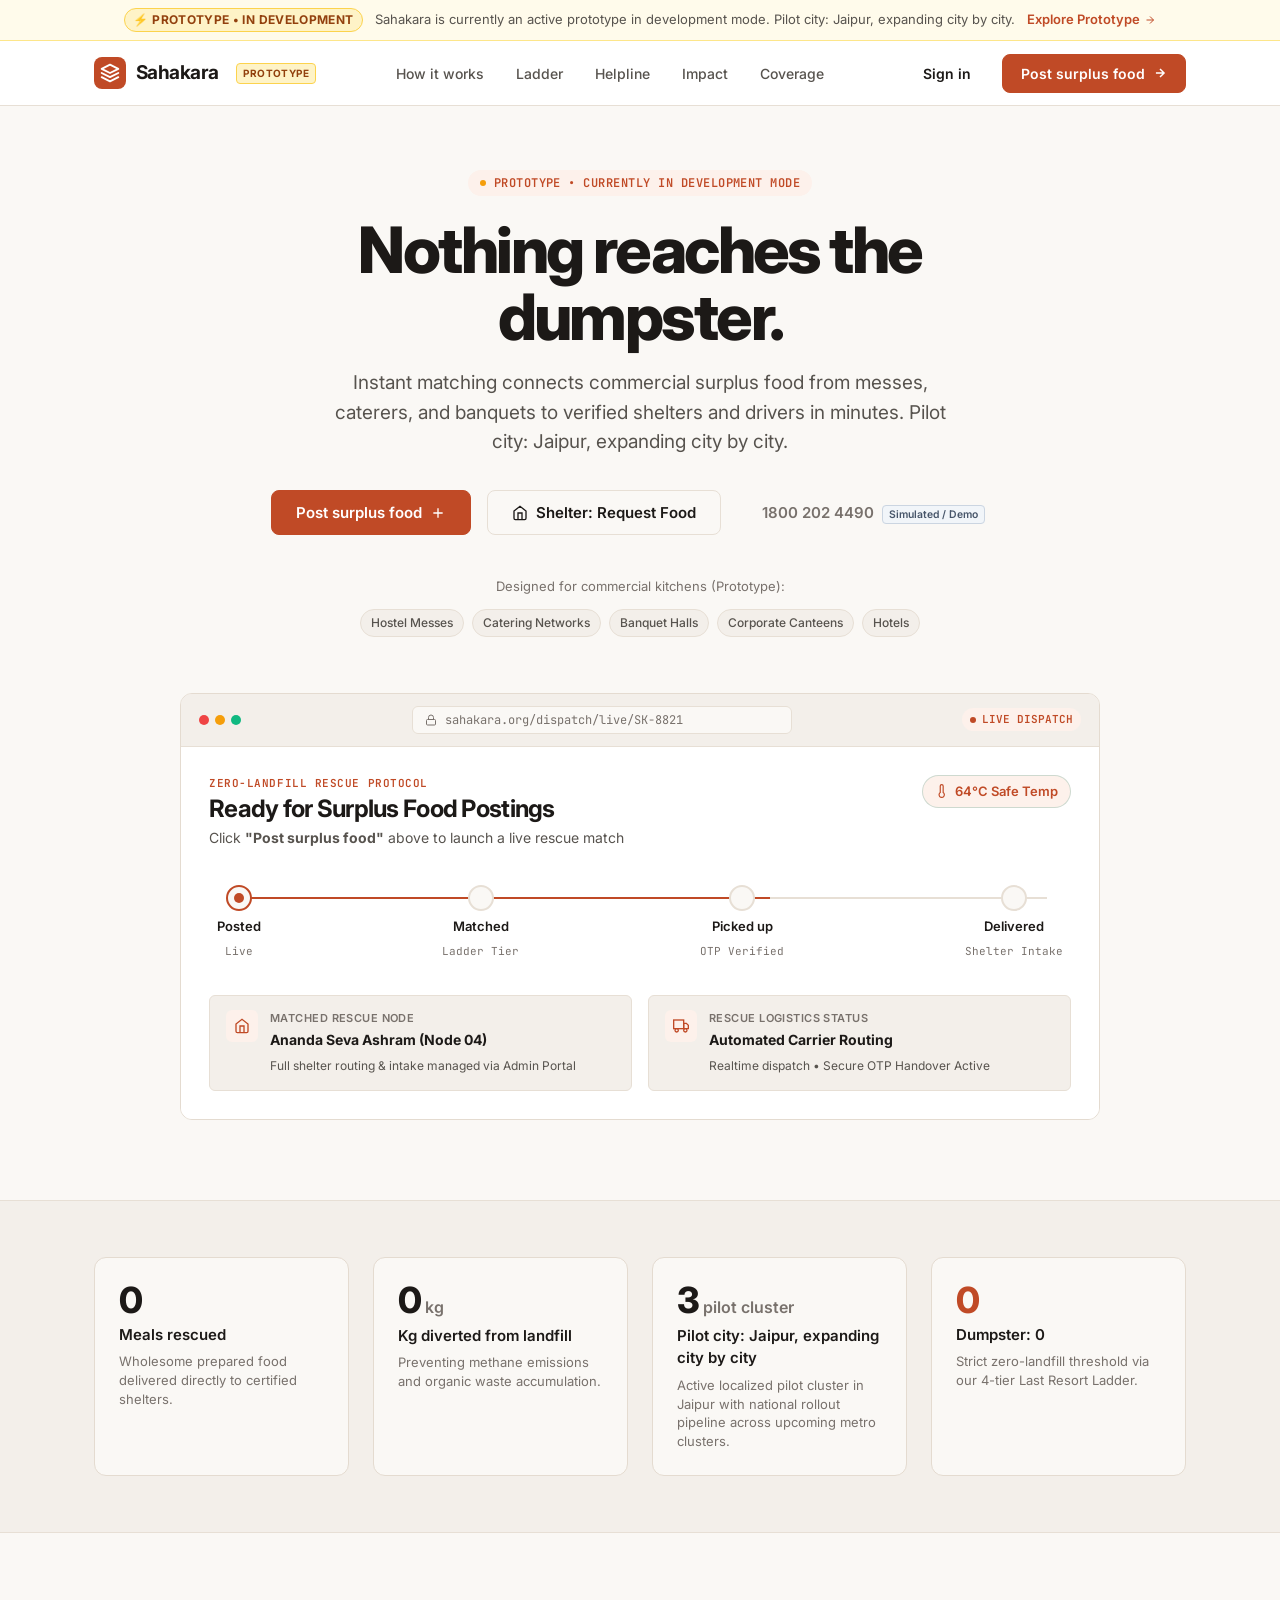
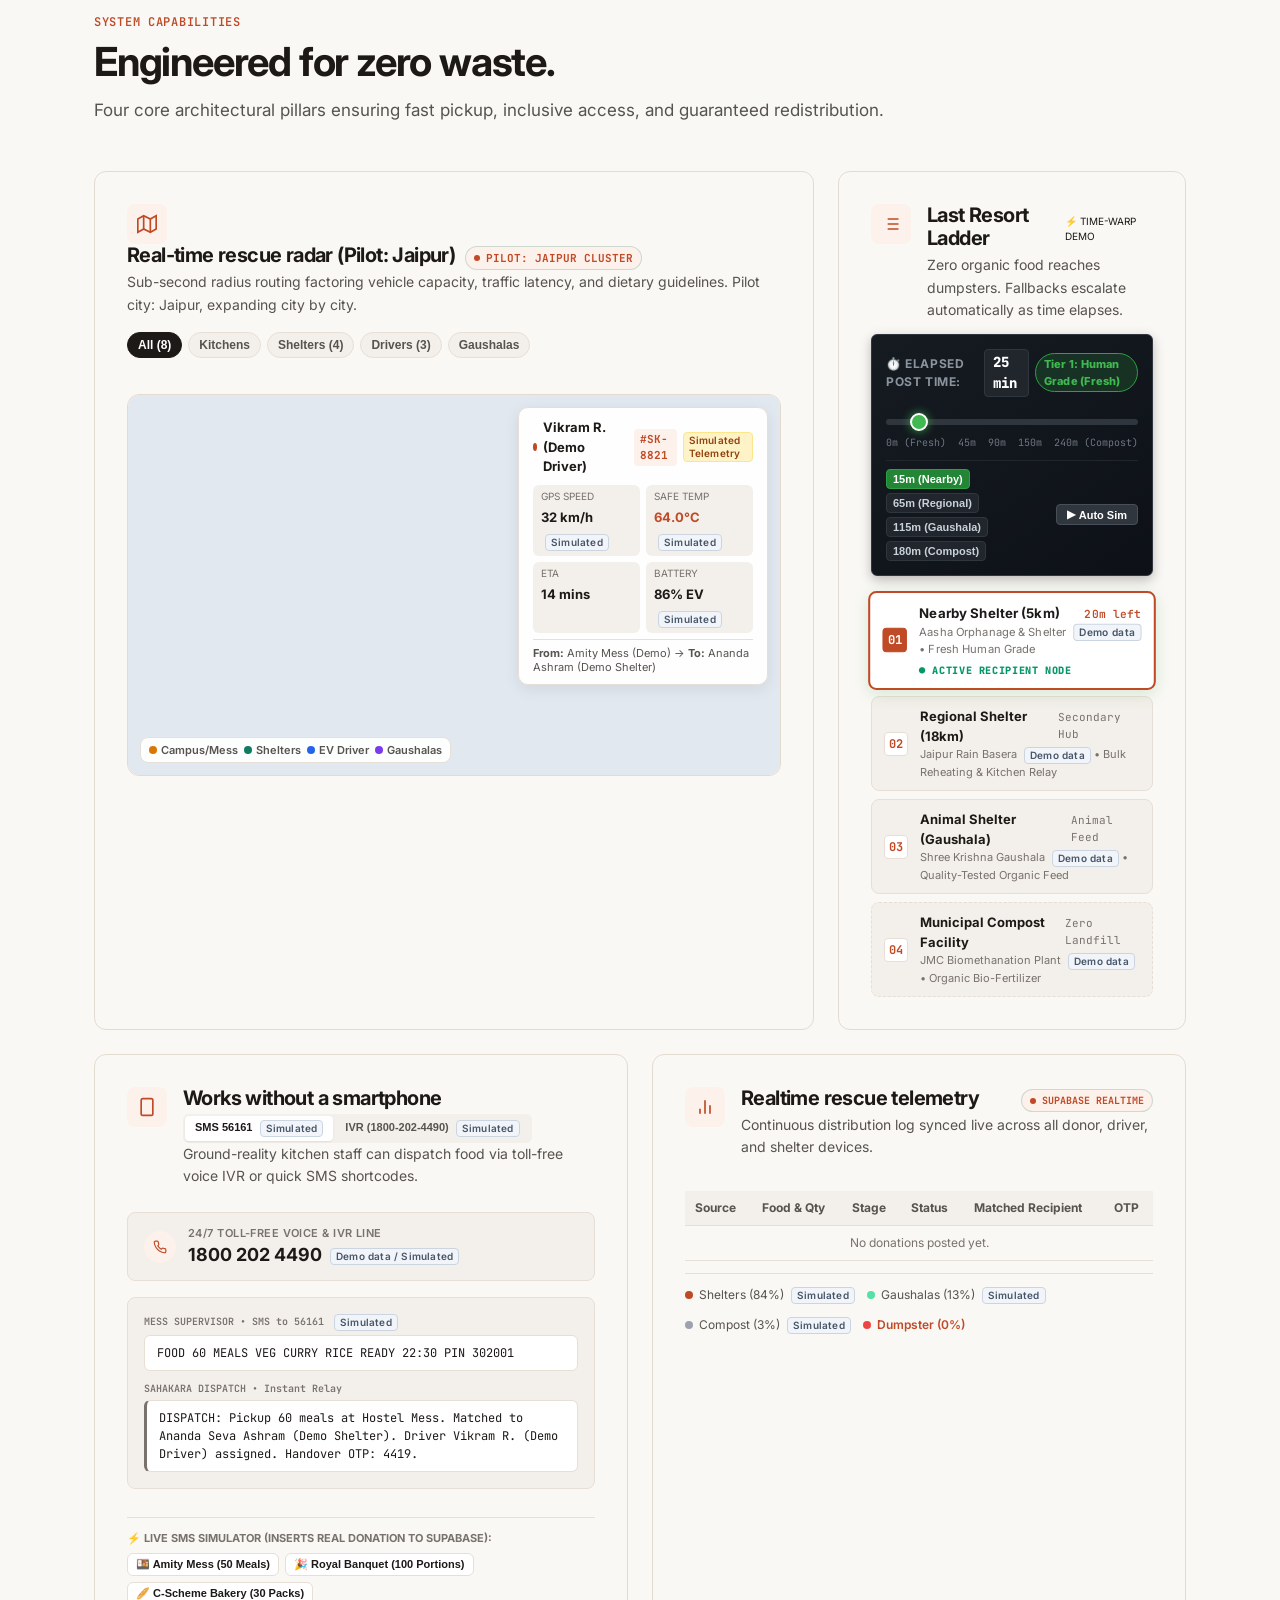
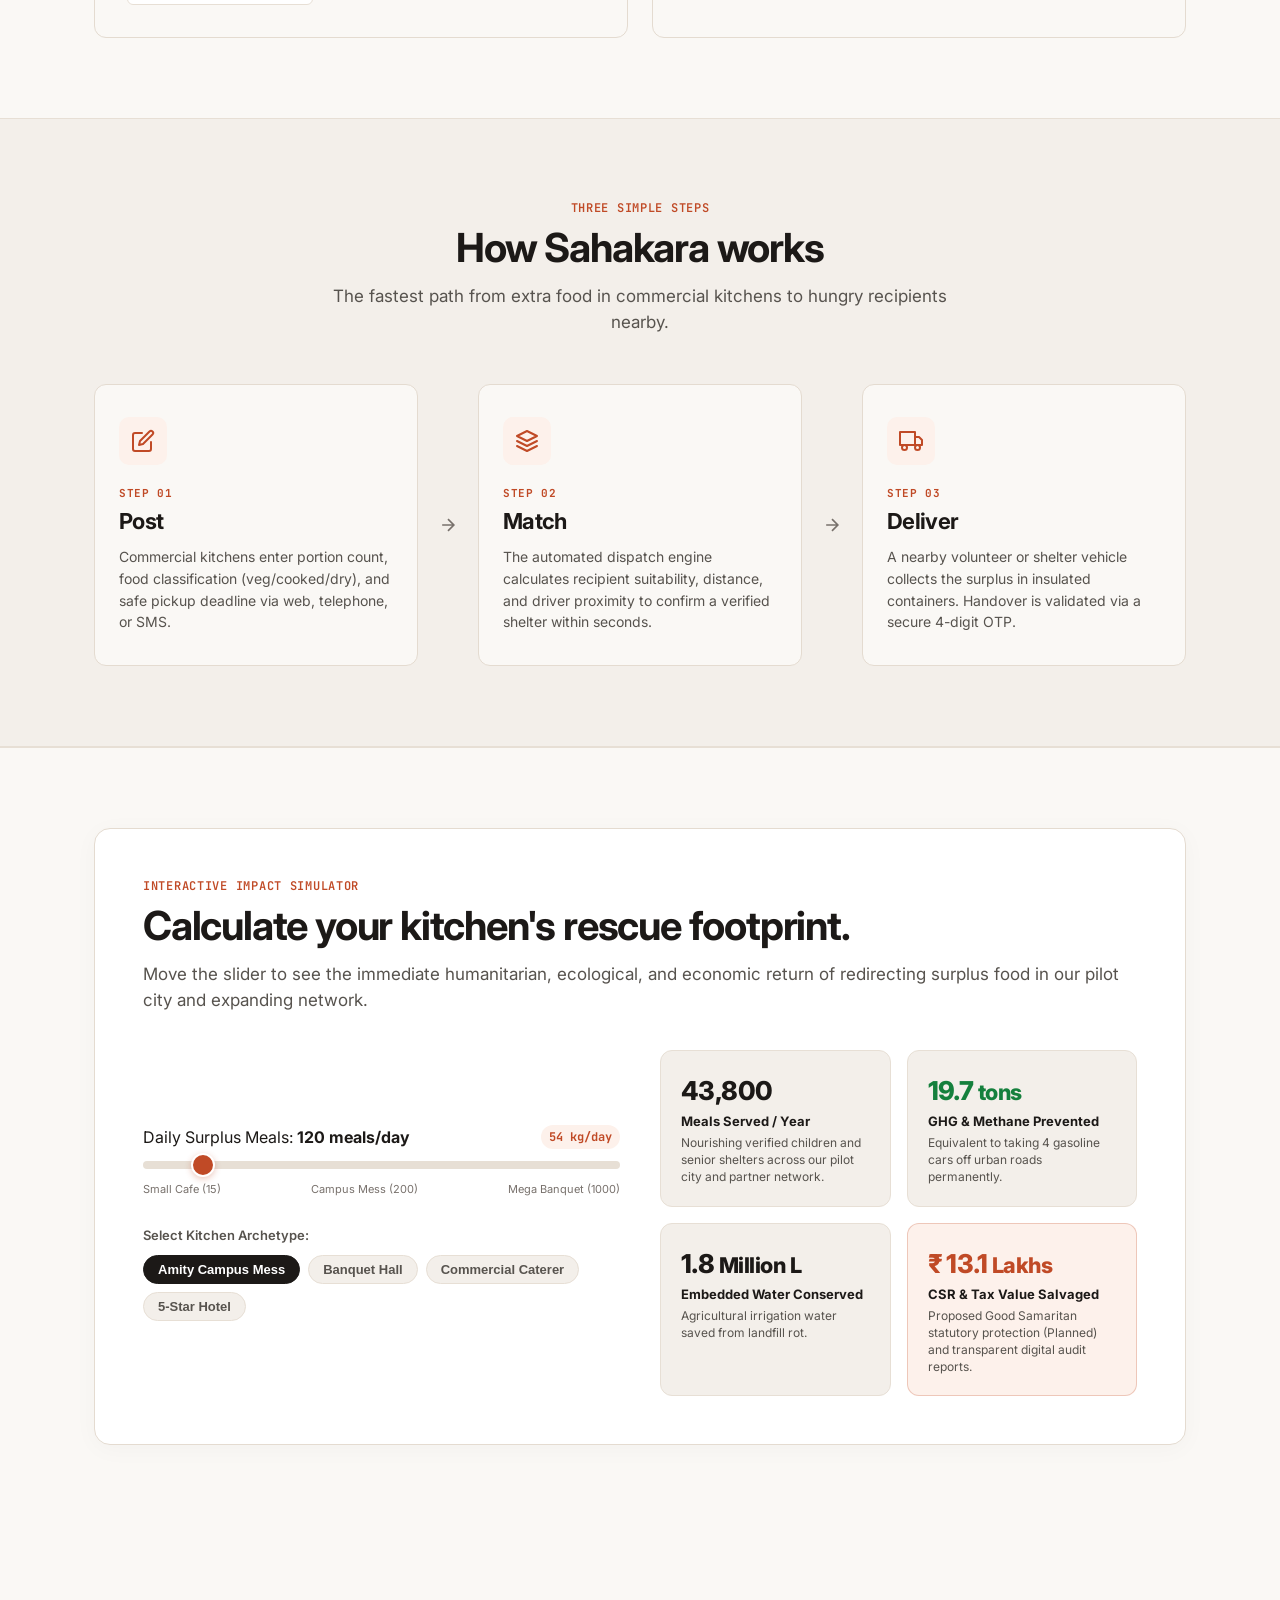
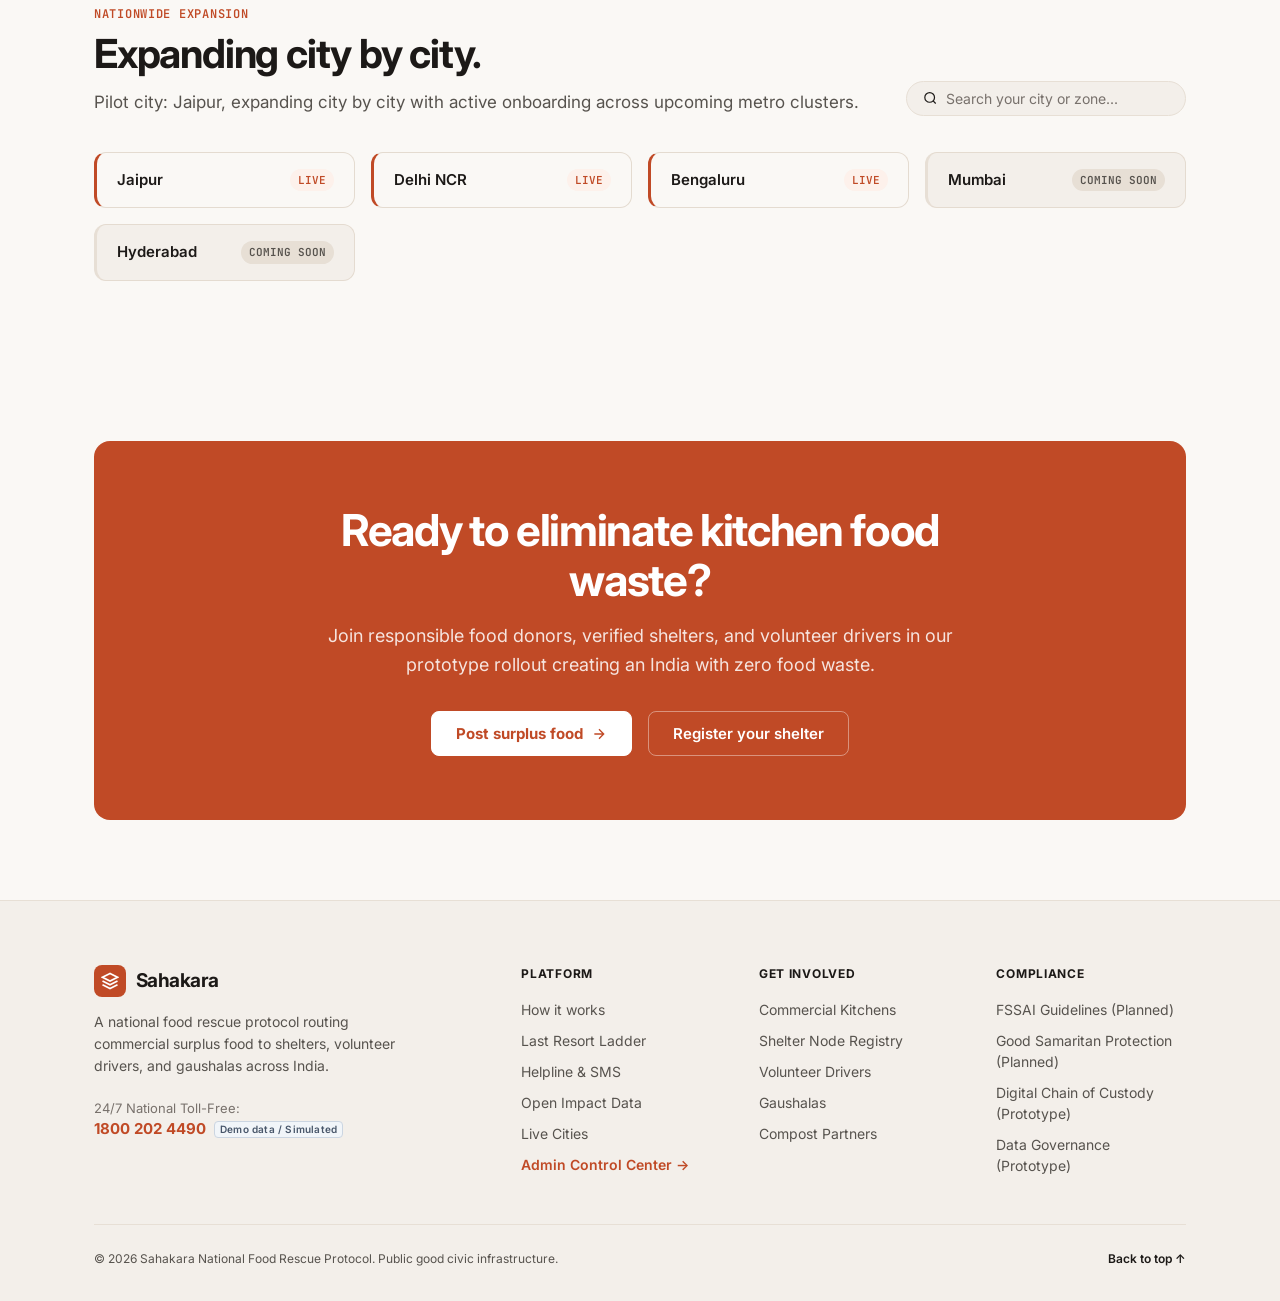
==== commit d52ecbcd: "feat(prototype): add prominent prototype and active development mode indicators and launch toast" ====
--- a/frontend/index.html
+++ b/frontend/index.html
@@ -19,13 +19,13 @@
 </head>
 <body>
 
-  <!-- Top Announcement Bar -->
-  <div class="announcement-bar">
+  <!-- Top Announcement Bar: Development & Prototype Mode -->
+  <div class="announcement-bar prototype-mode-banner">
     <div class="container announcement-content">
-      <span class="announcement-pill">Pilot City: Jaipur</span>
-      <span class="announcement-text">Pilot city: Jaipur, expanding city by city. Zero fees for non-profit shelters.</span>
-      <a href="#ladder" class="announcement-link">
-        Learn how the ladder works
+      <span class="announcement-pill prototype-pill">⚡ PROTOTYPE &bull; IN DEVELOPMENT</span>
+      <span class="announcement-text">Sahakara is currently an active prototype in development mode. Pilot city: Jaipur, expanding city by city.</span>
+      <a href="#how-it-works" class="announcement-link">
+        Explore Prototype
         <svg width="12" height="12" viewBox="0 0 24 24" fill="none" stroke="currentColor" stroke-width="2"><path d="M5 12h14M12 5l7 7-7 7"/></svg>
       </a>
     </div>
@@ -43,6 +43,7 @@
           </svg>
         </div>
         <span class="brand-name">Sahakara</span>
+        <span class="nav-prototype-badge">Prototype</span>
       </a>
 
       <!-- Navigation Links -->
@@ -75,8 +76,8 @@
         
         <div class="hero-header">
           <div class="hero-tag">
-            <span class="status-dot"></span>
-            SURPLUS REDISTRIBUTION PROTOCOL
+            <span class="status-dot pulse-amber"></span>
+            PROTOTYPE &bull; CURRENTLY IN DEVELOPMENT MODE
           </div>
           <h1 class="hero-title">Nothing reaches the dumpster.</h1>
           <p class="hero-subtitle">
@@ -1479,6 +1480,18 @@
     </div>
   </div>
 
+  <!-- Floating Development Mode Toast Banner (Shown on initial page load) -->
+  <div class="prototype-notice-toast" id="prototype-notice-toast">
+    <div class="prototype-toast-content">
+      <div class="prototype-toast-icon">⚡</div>
+      <div class="prototype-toast-text">
+        <strong>Prototype &amp; Development Mode:</strong>
+        <span>Sahakara is currently an active prototype in development mode (Pilot City: Jaipur). Dispatches, helpline routing, and driver telemetry are simulated for demonstration.</span>
+      </div>
+      <button type="button" class="prototype-toast-dismiss" onclick="dismissPrototypeToast()" aria-label="Dismiss prototype notice">Got it &times;</button>
+    </div>
+  </div>
+
   <!-- Supabase JS SDK, Configurations & Matching Engine (Local Vendor) -->
   <script src="vendor/supabase.js?v=2.0.2"></script>
   <script src="config.js?v=2.0.2"></script>
--- a/frontend/styles.css
+++ b/frontend/styles.css
@@ -187,6 +187,11 @@
   padding: 8px 0;
 }
 
+.announcement-bar.prototype-mode-banner {
+  background: #FFFBEB;
+  border-bottom: 1px solid #FDE68A;
+}
+
 .announcement-content {
   display: flex;
   align-items: center;
@@ -202,6 +207,116 @@
   font-size: 0.75rem;
   padding: 2px 8px;
   border-radius: var(--radius-pill);
+}
+
+.announcement-pill.prototype-pill {
+  background: #FEF3C7;
+  color: #92400E;
+  border: 1px solid #FCD34D;
+  font-weight: 700;
+  letter-spacing: 0.03em;
+}
+
+.pulse-amber {
+  background-color: #F59E0B !important;
+  box-shadow: 0 0 0 0 rgba(245, 158, 11, 0.7);
+  animation: pulse-amber 2s infinite;
+}
+
+@keyframes pulse-amber {
+  0% {
+    box-shadow: 0 0 0 0 rgba(245, 158, 11, 0.7);
+  }
+  70% {
+    box-shadow: 0 0 0 6px rgba(245, 158, 11, 0);
+  }
+  100% {
+    box-shadow: 0 0 0 0 rgba(245, 158, 11, 0);
+  }
+}
+
+.nav-prototype-badge {
+  font-size: 0.625rem;
+  font-weight: 700;
+  text-transform: uppercase;
+  letter-spacing: 0.04em;
+  background: #FEF3C7;
+  color: #92400E;
+  border: 1px solid #FCD34D;
+  padding: 2px 6px;
+  border-radius: 4px;
+  margin-left: 8px;
+  vertical-align: middle;
+}
+
+/* Floating Development Notice Toast */
+.prototype-notice-toast {
+  position: fixed;
+  bottom: 24px;
+  left: 50%;
+  transform: translateX(-50%);
+  z-index: 9999;
+  max-width: 680px;
+  width: calc(100% - 32px);
+  background: rgba(15, 23, 42, 0.95);
+  color: #F8FAFC;
+  padding: 12px 18px;
+  border-radius: 12px;
+  box-shadow: 0 10px 25px -5px rgba(0, 0, 0, 0.3), 0 8px 10px -6px rgba(0, 0, 0, 0.3);
+  border: 1px solid rgba(251, 191, 36, 0.4);
+  backdrop-filter: blur(12px);
+  animation: slideUpToast 0.4s cubic-bezier(0.16, 1, 0.3, 1) forwards;
+}
+
+@keyframes slideUpToast {
+  from {
+    opacity: 0;
+    transform: translate(-50%, 20px);
+  }
+  to {
+    opacity: 1;
+    transform: translate(-50%, 0);
+  }
+}
+
+.prototype-toast-content {
+  display: flex;
+  align-items: center;
+  gap: 12px;
+}
+
+.prototype-toast-icon {
+  font-size: 1.25rem;
+  flex-shrink: 0;
+}
+
+.prototype-toast-text {
+  font-size: 0.8125rem;
+  line-height: 1.4;
+  color: #E2E8F0;
+  flex: 1;
+}
+
+.prototype-toast-text strong {
+  color: #FBBF24;
+  margin-right: 4px;
+}
+
+.prototype-toast-dismiss {
+  background: rgba(255, 255, 255, 0.12);
+  border: 1px solid rgba(255, 255, 255, 0.2);
+  color: #FFFFFF;
+  font-size: 0.75rem;
+  font-weight: 600;
+  padding: 6px 12px;
+  border-radius: 6px;
+  cursor: pointer;
+  flex-shrink: 0;
+  transition: all 0.2s ease;
+}
+
+.prototype-toast-dismiss:hover {
+  background: rgba(255, 255, 255, 0.22);
 }
 
 .announcement-text {
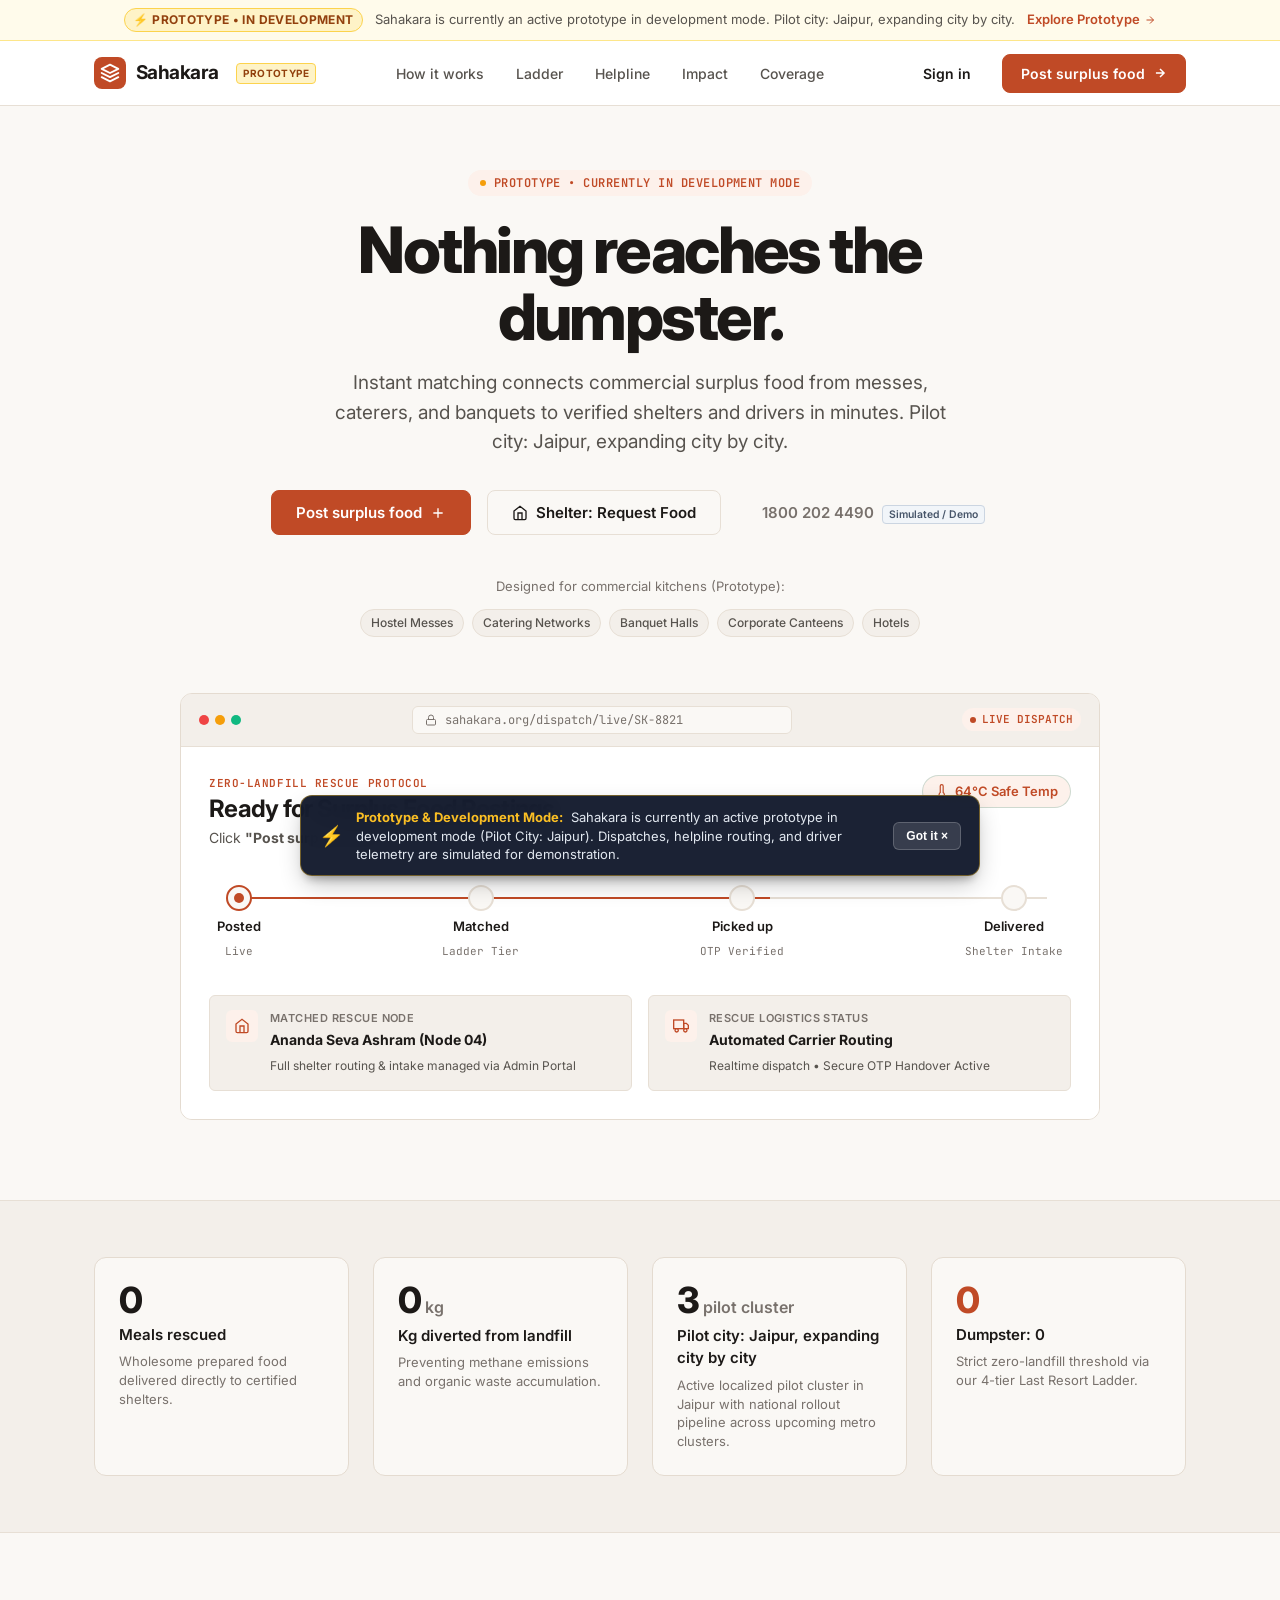
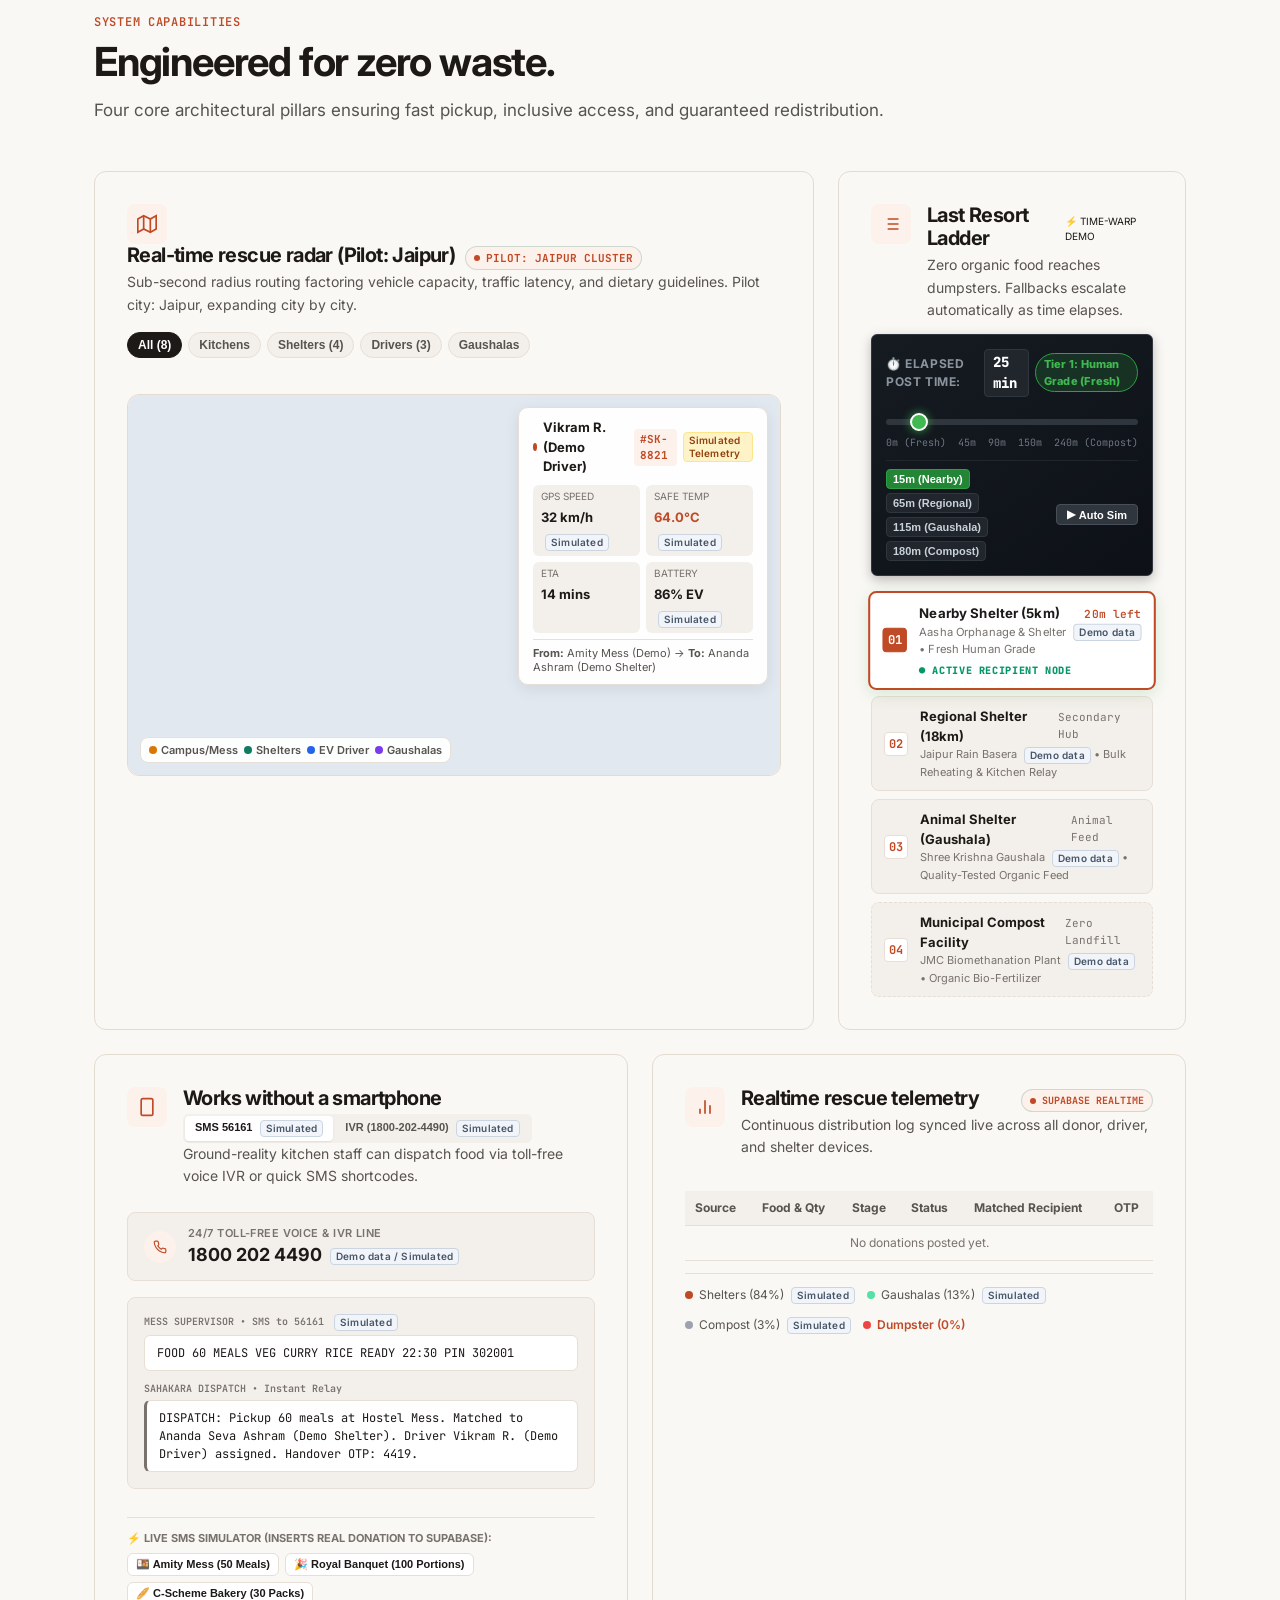
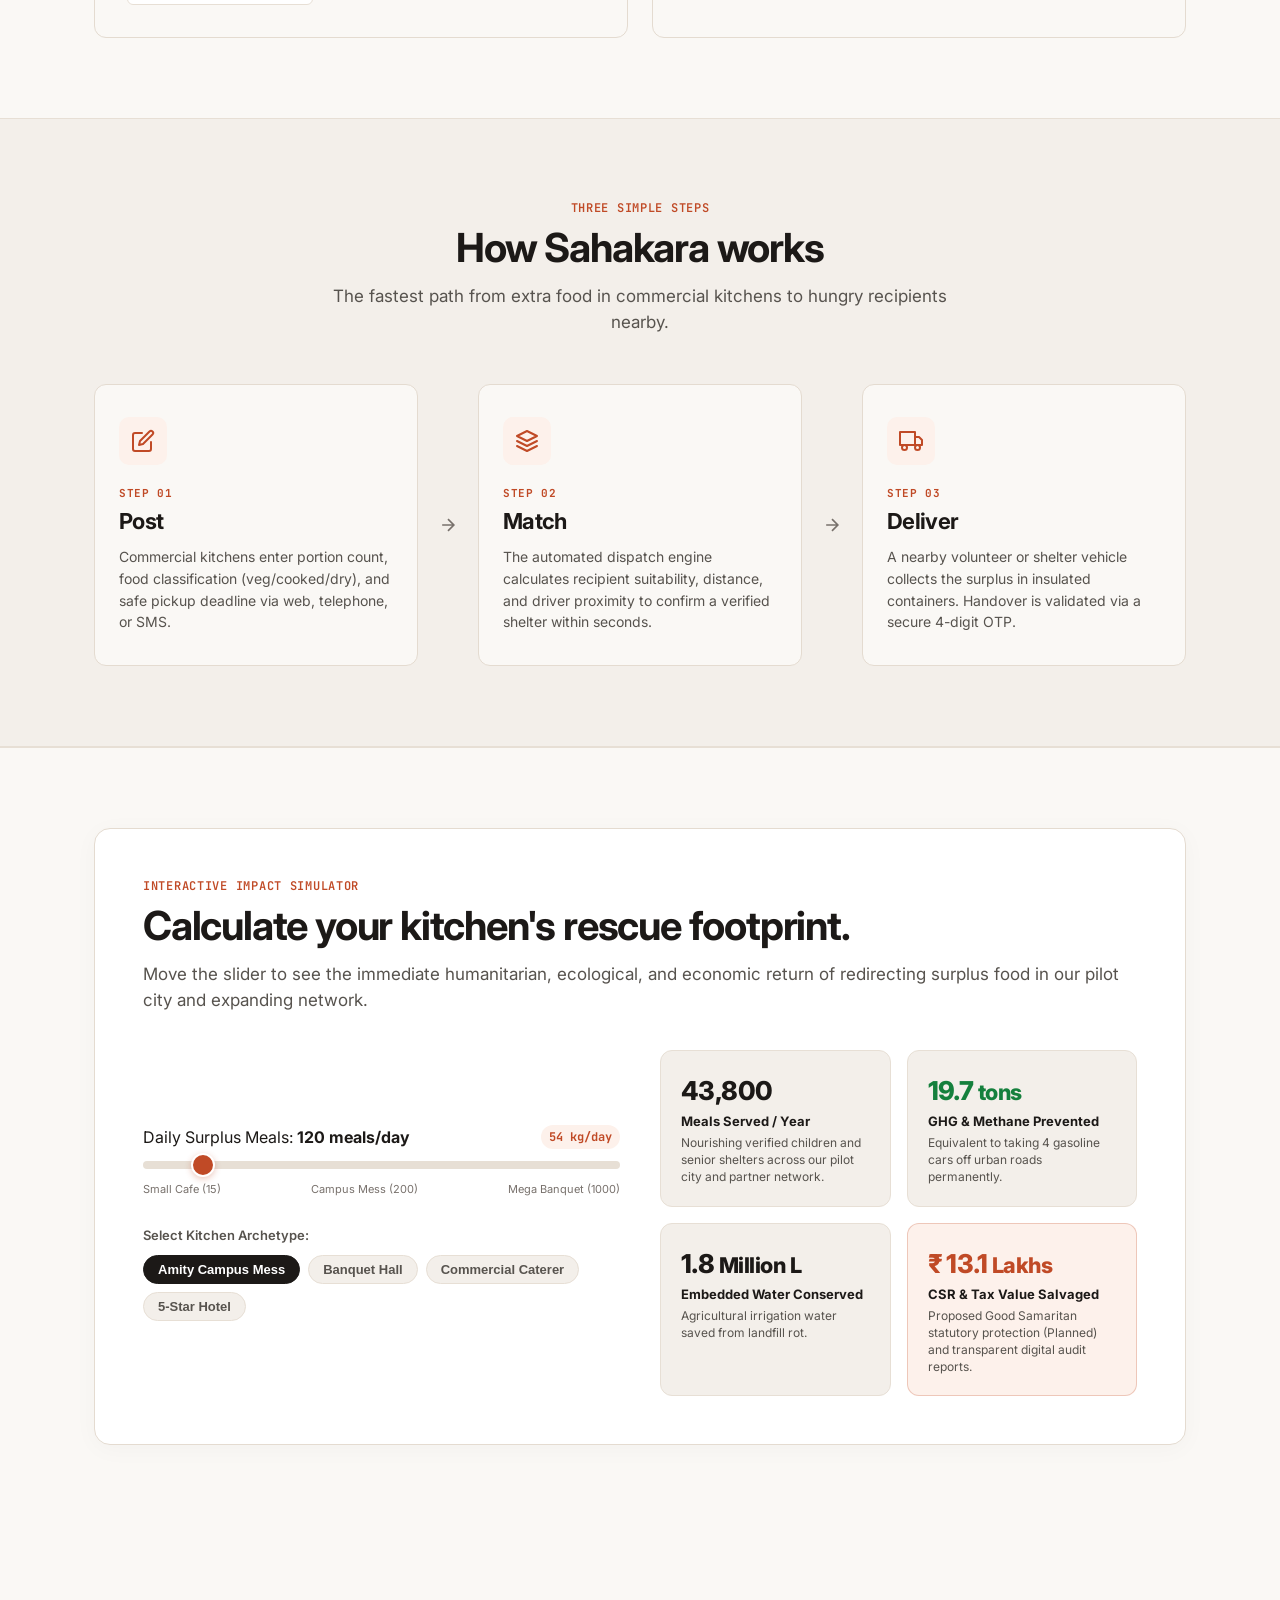
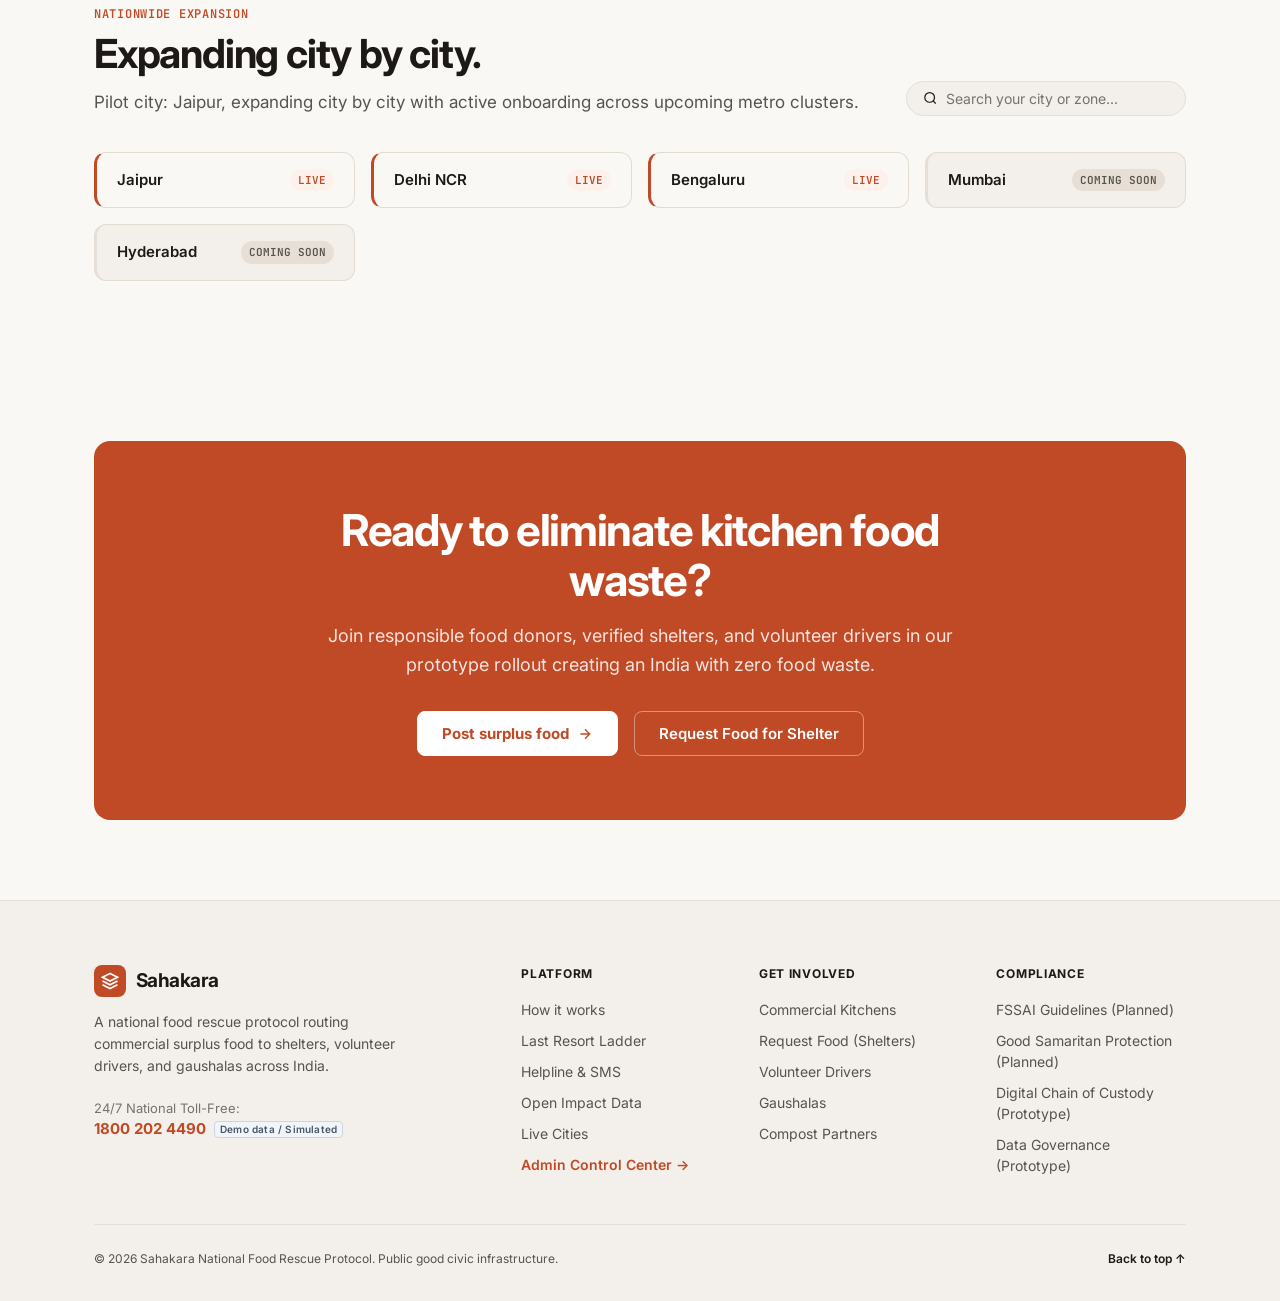
==== commit 4375ce34: "fix: un-nest shelter request modal from hidden signin modal and wire all shelter triggers" ====
--- a/frontend/index.html
+++ b/frontend/index.html
@@ -57,6 +57,9 @@
 
       <!-- Action Buttons -->
       <div class="nav-actions" id="nav-actions-container">
+        <button type="button" class="btn btn-secondary btn-sm" id="btn-seed-demo-nav" onclick="seedDemoDonationsQuick(event)" style="display:none;background:#FEF3C7;color:#92400E;border-color:#FDE68A;">
+          <span>🌱 Seed Demo Donations</span>
+        </button>
         <button type="button" class="btn btn-ghost" id="btn-nav-signin" onclick="openSignInModal()">Sign in</button>
         <button type="button" class="btn btn-secondary btn-sm" onclick="openShelterRequestModal()">Request Food (Shelter)</button>
         <button type="button" class="btn btn-primary" onclick="openPostModal()">
@@ -865,8 +868,8 @@
                 <span>Post surplus food</span>
                 <svg width="16" height="16" viewBox="0 0 24 24" fill="none" stroke="currentColor" stroke-width="2"><path d="M5 12h14M12 5l7 7-7 7"/></svg>
               </button>
-              <button type="button" class="btn btn-outline-white btn-lg" onclick="openPostModal('shelter')">
-                Register your shelter
+              <button type="button" class="btn btn-outline-white btn-lg" onclick="openShelterRequestModal()">
+                Request Food for Shelter
               </button>
             </div>
           </div>
@@ -910,7 +913,7 @@
         <div class="footer-links-group">
           <span class="footer-col-title">Get Involved</span>
           <a href="javascript:void(0)" onclick="openPostModal('donor')">Commercial Kitchens</a>
-          <a href="javascript:void(0)" onclick="openPostModal('shelter')">Shelter Node Registry</a>
+          <a href="javascript:void(0)" onclick="openShelterRequestModal()">Request Food (Shelters)</a>
           <a href="javascript:void(0)" onclick="openPostModal('driver')">Volunteer Drivers</a>
           <a href="javascript:void(0)" onclick="openPostModal('gaushala')">Gaushalas</a>
           <a href="javascript:void(0)" onclick="openPostModal('compost')">Compost Partners</a>
@@ -1279,6 +1282,8 @@
       </div>
 
     </div>
+  </div>
+
   <!-- Modal: Shelter Food Requisition ("Shelters can ask food") -->
   <div class="modal-backdrop" id="modal-shelter-request" role="dialog" aria-modal="true" aria-labelledby="shelter-req-title" hidden>
     <div class="modal-dialog modal-dialog-lg">
@@ -1286,80 +1291,112 @@
         <div>
           <span class="modal-kicker" style="color:var(--brand-terracotta);">NON-PROFIT WELFARE NETWORK</span>
           <h2 id="shelter-req-title" class="modal-heading">Request Food for Your Shelter</h2>
-          <p class="modal-subheading">Registered ashrams, community kitchens, and gaushalas can request surplus food batches from commercial donors.</p>
+          <p class="modal-subheading" id="shelter-req-sub">Registered ashrams, community kitchens, and gaushalas can request surplus food batches from commercial donors.</p>
         </div>
         <button type="button" class="modal-close-btn" onclick="closeShelterRequestModal()">&times;</button>
       </div>
 
-      <form id="shelter-request-form" onsubmit="handleShelterRequestSubmit(event)">
-        <div class="modal-body-form">
-          <div class="form-row">
-            <div class="form-group" style="flex:2;">
-              <label for="req-shelter-name" class="form-label">Shelter / Organization Name *</label>
-              <input type="text" id="req-shelter-name" class="form-input" placeholder="e.g. Apna Ghar Ashram, Robin Hood Army" required>
-            </div>
-            <div class="form-group" style="flex:1;">
-              <label for="req-shelter-type" class="form-label">Facility Type *</label>
-              <select id="req-shelter-type" class="form-select" required>
-                <option value="shelter">Human Shelter / Ashram</option>
-                <option value="gaushala">Gaushala / Cattle Sanctuary</option>
-                <option value="compost">Community Kitchen / Mess</option>
-              </select>
-            </div>
-          </div>
-
-          <div class="form-row">
+      <!-- VIEW 1: Shelter Requisition Form -->
+      <div id="shelter-req-form-view">
+        <form id="shelter-request-form" onsubmit="handleShelterRequestSubmit(event)">
+          <div class="modal-body-form">
+            <div class="form-row">
+              <div class="form-group" style="flex:2;">
+                <label for="req-shelter-name" class="form-label">Shelter / Organization Name *</label>
+                <input type="text" id="req-shelter-name" class="form-input" placeholder="e.g. Apna Ghar Ashram, Robin Hood Army" required>
+              </div>
+              <div class="form-group" style="flex:1;">
+                <label for="req-shelter-type" class="form-label">Facility Type *</label>
+                <select id="req-shelter-type" class="form-select" required>
+                  <option value="shelter">Human Shelter / Ashram</option>
+                  <option value="gaushala">Gaushala / Cattle Sanctuary</option>
+                  <option value="compost">Community Kitchen / Mess</option>
+                </select>
+              </div>
+            </div>
+
+            <div class="form-row">
+              <div class="form-group">
+                <label for="req-shelter-city" class="form-label">Operating City Cluster *</label>
+                <select id="req-shelter-city" class="form-select" required>
+                  <option value="Jaipur">Jaipur (Live)</option>
+                  <option value="Delhi NCR">Delhi NCR (Live)</option>
+                  <option value="Bengaluru">Bengaluru (Live)</option>
+                  <option value="Mumbai">Mumbai (Coming soon)</option>
+                  <option value="Hyderabad">Hyderabad (Coming soon)</option>
+                </select>
+              </div>
+              <div class="form-group">
+                <label for="req-shelter-meals" class="form-label">Meals Needed Today (Persons) *</label>
+                <input type="number" id="req-shelter-meals" class="form-input" min="10" max="5000" value="80" placeholder="e.g. 80" required>
+              </div>
+            </div>
+
+            <div class="form-row">
+              <div class="form-group">
+                <label for="req-food-preference" class="form-label">Preferred Food Category *</label>
+                <select id="req-food-preference" class="form-select" required>
+                  <option value="Cooked Dinner">Cooked Dinner (Rice, Dal, Roti)</option>
+                  <option value="Cooked Lunch">Cooked Lunch (Hot Prepared Food)</option>
+                  <option value="Dry Rations">Dry Pantry / Grains &amp; Bakery</option>
+                  <option value="Raw Produce">Raw Vegetables &amp; Fruits (Gaushala / Kitchen)</option>
+                </select>
+              </div>
+              <div class="form-group">
+                <label for="req-contact-phone" class="form-label">Coordinator Contact Phone *</label>
+                <input type="tel" id="req-contact-phone" class="form-input" placeholder="+91 98765 43210" value="+91 98290 12345" required>
+              </div>
+            </div>
+
             <div class="form-group">
-              <label for="req-shelter-city" class="form-label">Operating City Cluster *</label>
-              <select id="req-shelter-city" class="form-select" required>
-                <option value="Jaipur">Jaipur (Live)</option>
-                <option value="Delhi NCR">Delhi NCR (Live)</option>
-                <option value="Bengaluru">Bengaluru (Live)</option>
-                <option value="Mumbai">Mumbai (Coming soon)</option>
-                <option value="Hyderabad">Hyderabad (Coming soon)</option>
-              </select>
-            </div>
+              <label for="req-shelter-address" class="form-label">Delivery Dock / Intake Address *</label>
+              <input type="text" id="req-shelter-address" class="form-input" placeholder="e.g. Sector 5, Durgapura, Near Gaushala Gate" value="Bani Park Shelter Wing, Jaipur" required>
+            </div>
+
             <div class="form-group">
-              <label for="req-shelter-meals" class="form-label">Meals Needed Today (Persons) *</label>
-              <input type="number" id="req-shelter-meals" class="form-input" min="10" max="5000" placeholder="e.g. 80" required>
-            </div>
-          </div>
-
-          <div class="form-row">
-            <div class="form-group">
-              <label for="req-food-preference" class="form-label">Preferred Food Category *</label>
-              <select id="req-food-preference" class="form-select" required>
-                <option value="Cooked Dinner">Cooked Dinner (Rice, Dal, Roti)</option>
-                <option value="Cooked Lunch">Cooked Lunch (Hot Prepared Food)</option>
-                <option value="Dry Rations">Dry Pantry / Grains &amp; Bakery</option>
-                <option value="Raw Produce">Raw Vegetables &amp; Fruits (Gaushala / Kitchen)</option>
-              </select>
-            </div>
-            <div class="form-group">
-              <label for="req-contact-phone" class="form-label">Coordinator Contact Phone *</label>
-              <input type="tel" id="req-contact-phone" class="form-input" placeholder="+91 98765 43210" required>
-            </div>
-          </div>
-
-          <div class="form-group">
-            <label for="req-shelter-address" class="form-label">Delivery Dock / Intake Address *</label>
-            <input type="text" id="req-shelter-address" class="form-input" placeholder="e.g. Sector 5, Durgapura, Near Gaushala Gate" required>
-          </div>
-
-          <div class="form-group">
-            <label for="req-special-notes" class="form-label">Dietary or Delivery Intake Notes</label>
-            <textarea id="req-special-notes" class="form-input" rows="2" placeholder="e.g. Daily intake before 20:30 PM. Vegetarian only. Cold storage available."></textarea>
-          </div>
-        </div>
-
-        <div class="modal-footer">
-          <button type="button" class="btn btn-secondary" onclick="closeShelterRequestModal()">Cancel</button>
-          <button type="submit" class="btn btn-primary" id="btn-submit-shelter-req">
-            <span>Broadcast Requisition to Network</span>
-            <svg width="14" height="14" viewBox="0 0 24 24" fill="none" stroke="currentColor" stroke-width="2.5"><path d="M5 12h14M12 5l7 7-7 7"/></svg>
-          </button>
-        </div>
-      </form>
+              <label for="req-special-notes" class="form-label">Dietary or Delivery Intake Notes</label>
+              <textarea id="req-special-notes" class="form-input" rows="2" placeholder="e.g. Daily intake before 20:30 PM. Vegetarian only. Cold storage available."></textarea>
+            </div>
+          </div>
+
+          <div class="modal-footer" style="justify-content:space-between;flex-wrap:wrap;gap:8px;">
+            <div style="display:flex;gap:8px;align-items:center;">
+              <button type="button" class="btn btn-secondary" onclick="closeShelterRequestModal()">Cancel</button>
+              <button type="button" class="btn btn-ghost btn-sm" id="btn-seed-demo-shelter" onclick="seedDemoDonationsQuick(event)" style="display:none;color:#B45309;font-size:0.75rem;background:#FEF3C7;border:1px solid #FDE68A;">
+                <span>🌱 Seed Demo Donations (Admin)</span>
+              </button>
+            </div>
+            <button type="submit" class="btn btn-primary" id="btn-submit-shelter-req">
+              <span>Find Matching Surplus Food &rarr;</span>
+            </button>
+          </div>
+        </form>
+      </div>
+
+      <!-- VIEW 2: Progressive Matching Results View -->
+      <div id="shelter-req-results-view" style="display:none;">
+        <div style="background:#F8FAFC;border:1px solid #E2E8F0;border-radius:8px;padding:12px 16px;display:flex;align-items:center;justify-content:space-between;flex-wrap:wrap;gap:8px;margin-bottom:12px;">
+          <div>
+            <span style="font-size:0.75rem;color:var(--text-muted);font-weight:600;text-transform:uppercase;">Matched For</span>
+            <div id="shelter-criteria-display" style="font-size:0.875rem;font-weight:700;color:var(--text-primary);margin-top:2px;">Jaipur &bull; 80 Meals &bull; Cooked Dinner</div>
+          </div>
+          <div id="shelter-results-count-badge" style="background:#DEF7EC;color:#03543F;font-weight:700;font-size:0.75rem;padding:4px 10px;border-radius:12px;">Available Batches</div>
+        </div>
+
+        <!-- Dynamic Results List -->
+        <div class="shelter-match-results" id="shelter-match-results-list"></div>
+
+        <div class="modal-footer" style="justify-content:space-between;margin-top:16px;flex-wrap:wrap;gap:8px;">
+          <button type="button" class="btn btn-secondary" onclick="backToShelterReqForm()">&larr; Modify Request Criteria</button>
+          <div style="display:flex;gap:8px;">
+            <button type="button" class="btn btn-ghost btn-sm" id="btn-seed-demo-results" onclick="seedDemoDonationsQuick(event)" style="display:none;color:#B45309;font-size:0.75rem;background:#FEF3C7;border:1px solid #FDE68A;">
+              <span>🌱 Seed Demo Data (Admin)</span>
+            </button>
+            <button type="button" class="btn btn-primary btn-sm" onclick="closeShelterRequestModal()">Done</button>
+          </div>
+        </div>
+      </div>
+
     </div>
   </div>
 
--- a/frontend/styles.css
+++ b/frontend/styles.css
@@ -3290,3 +3290,112 @@
   color: #92400E;
   border-color: #FDE68A;
 }
+
+/* Shelter Match Results Styling */
+.shelter-match-results {
+  margin-top: 16px;
+  max-height: 440px;
+  overflow-y: auto;
+  display: flex;
+  flex-direction: column;
+  gap: 12px;
+  padding-right: 4px;
+}
+
+.match-result-card {
+  border: 1px solid var(--border-light);
+  border-radius: var(--radius-sm, 8px);
+  padding: 16px;
+  background: #FFFFFF;
+  transition: all 0.2s ease;
+  display: flex;
+  flex-direction: column;
+  gap: 10px;
+}
+
+.match-result-card:hover {
+  border-color: var(--brand-green);
+  box-shadow: 0 4px 14px rgba(0, 0, 0, 0.06);
+}
+
+.match-result-card.is-sample {
+  background: #F8FAFC;
+  border: 1px dashed #94A3B8;
+}
+
+.match-card-top {
+  display: flex;
+  align-items: center;
+  justify-content: space-between;
+  gap: 8px;
+  flex-wrap: wrap;
+}
+
+.match-card-title {
+  font-size: 0.9375rem;
+  font-weight: 700;
+  color: var(--text-primary);
+  margin: 0;
+}
+
+.match-badge {
+  display: inline-flex;
+  align-items: center;
+  gap: 4px;
+  font-size: 0.6875rem;
+  font-weight: 700;
+  padding: 3px 8px;
+  border-radius: var(--radius-pill, 9999px);
+  letter-spacing: 0.02em;
+  text-transform: uppercase;
+}
+
+.match-badge.match-exact {
+  background: #DEF7EC;
+  color: #03543F;
+  border: 1px solid #BCF0DA;
+}
+
+.match-badge.match-flexible {
+  background: #E0E7FF;
+  color: #3730A3;
+  border: 1px solid #C7D2FE;
+}
+
+.match-badge.match-cluster {
+  background: #FEF3C7;
+  color: #92400E;
+  border: 1px solid #FDE68A;
+}
+
+.match-badge.match-best {
+  background: #FFEDD5;
+  color: #9A3412;
+  border: 1px solid #FED7AA;
+}
+
+.match-badge.match-sample {
+  background: #F1F5F9;
+  color: #475569;
+  border: 1px dashed #94A3B8;
+}
+
+.match-card-meta {
+  display: flex;
+  align-items: center;
+  gap: 14px;
+  font-size: 0.8125rem;
+  color: var(--text-muted);
+  flex-wrap: wrap;
+}
+
+.match-card-bottom {
+  display: flex;
+  align-items: center;
+  justify-content: space-between;
+  gap: 12px;
+  margin-top: 4px;
+  padding-top: 10px;
+  border-top: 1px solid #F1F5F9;
+}
+
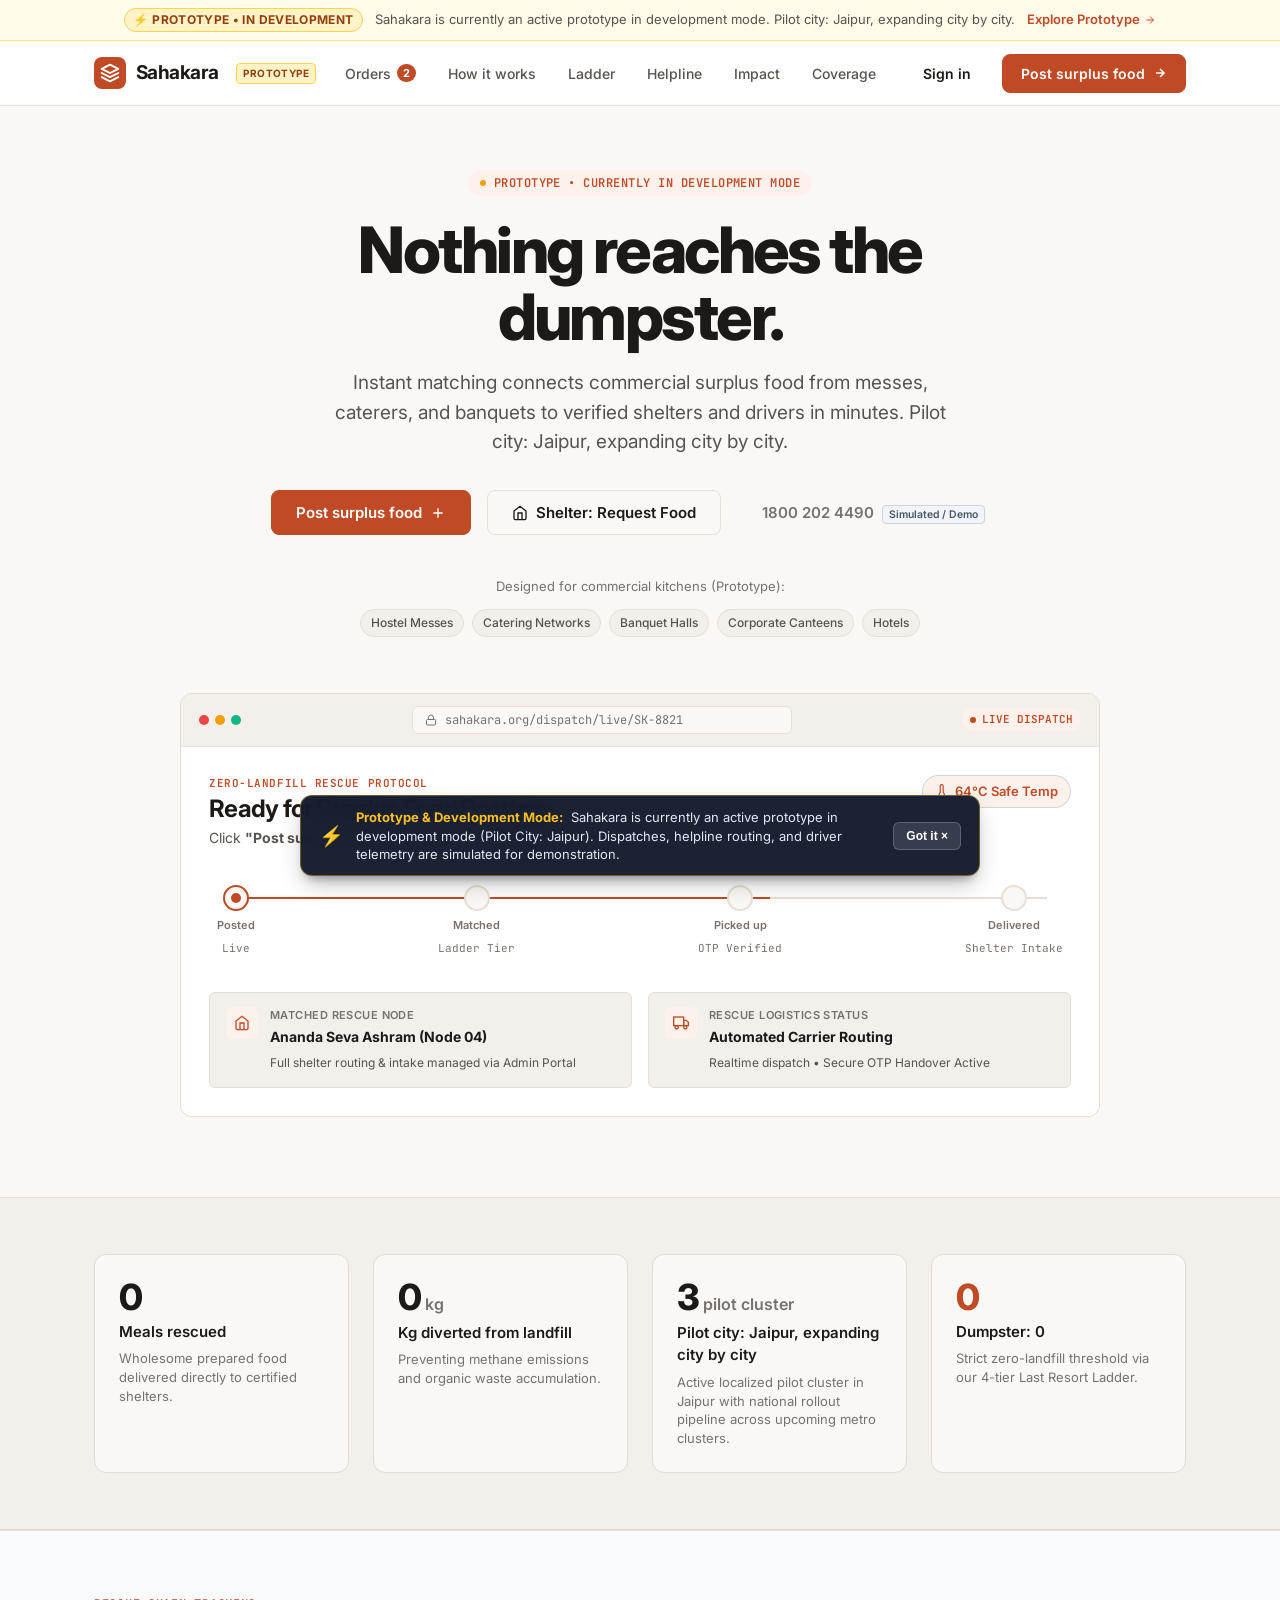
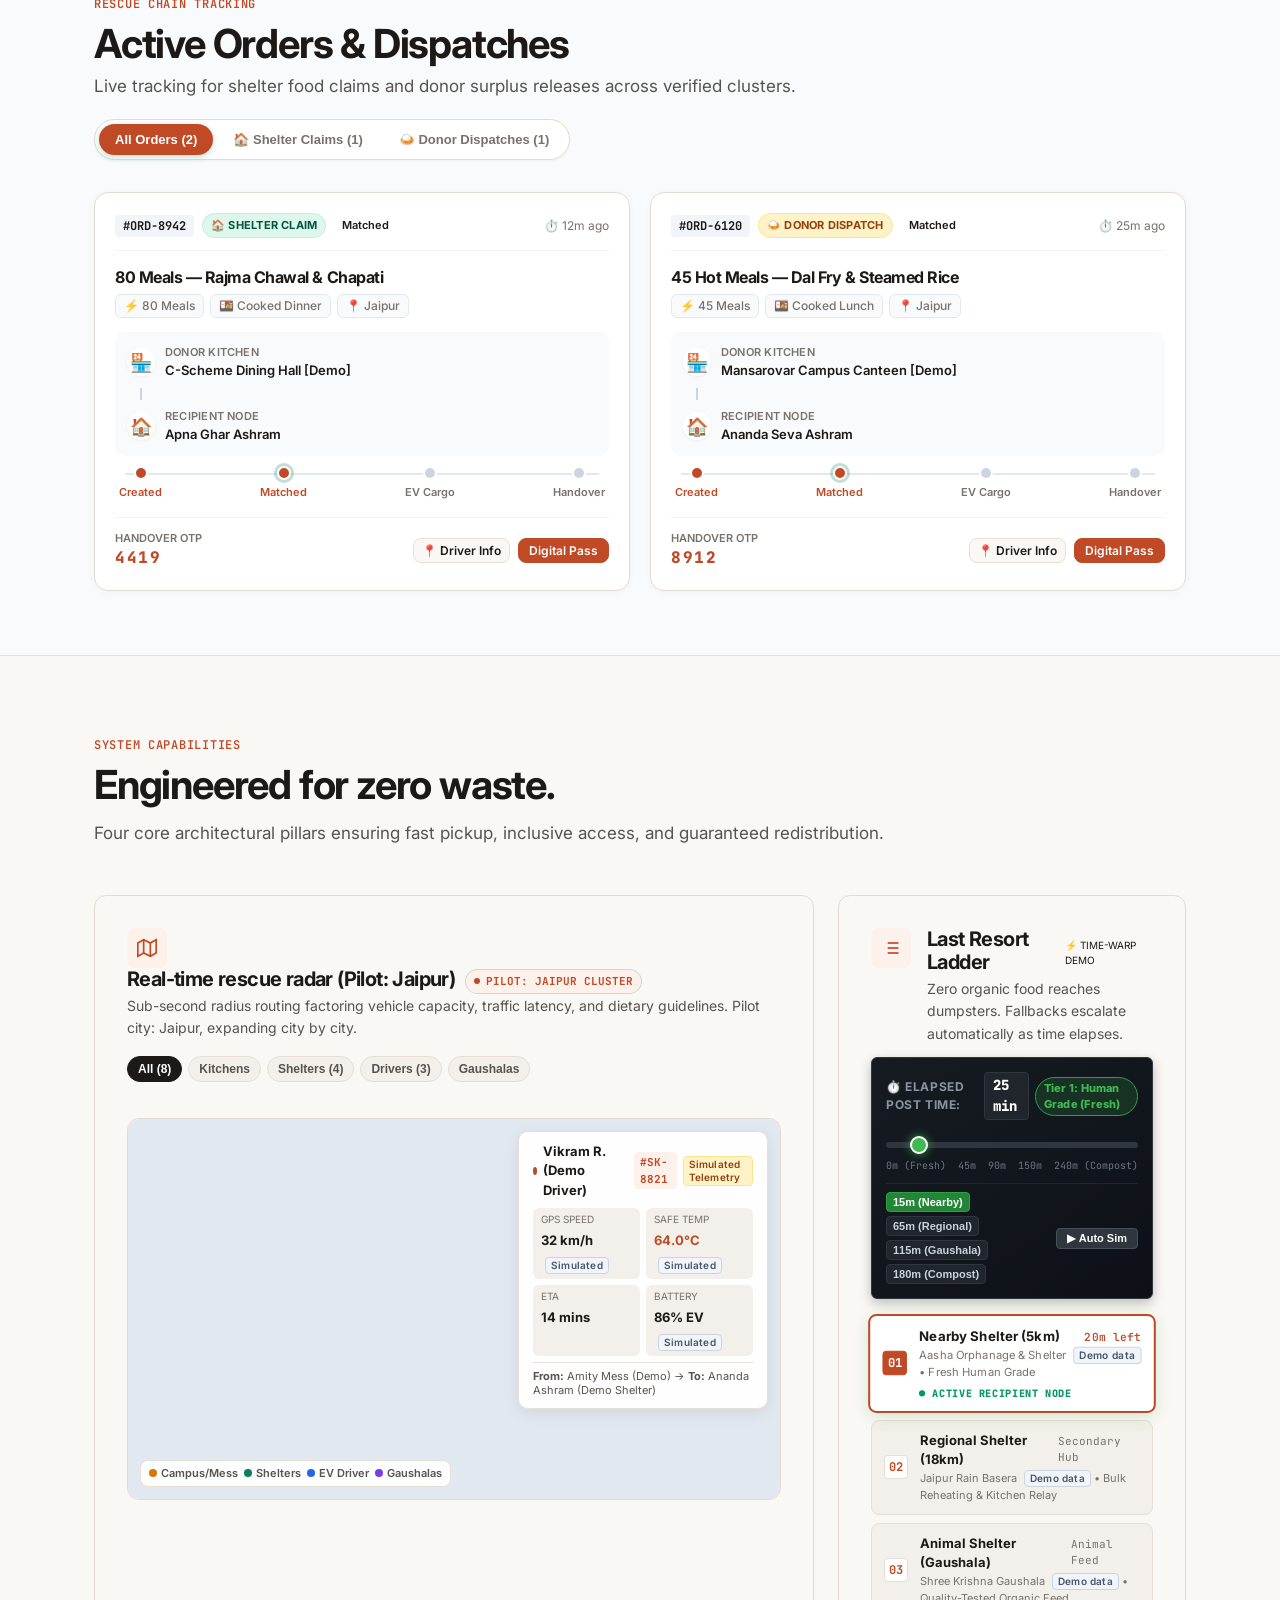
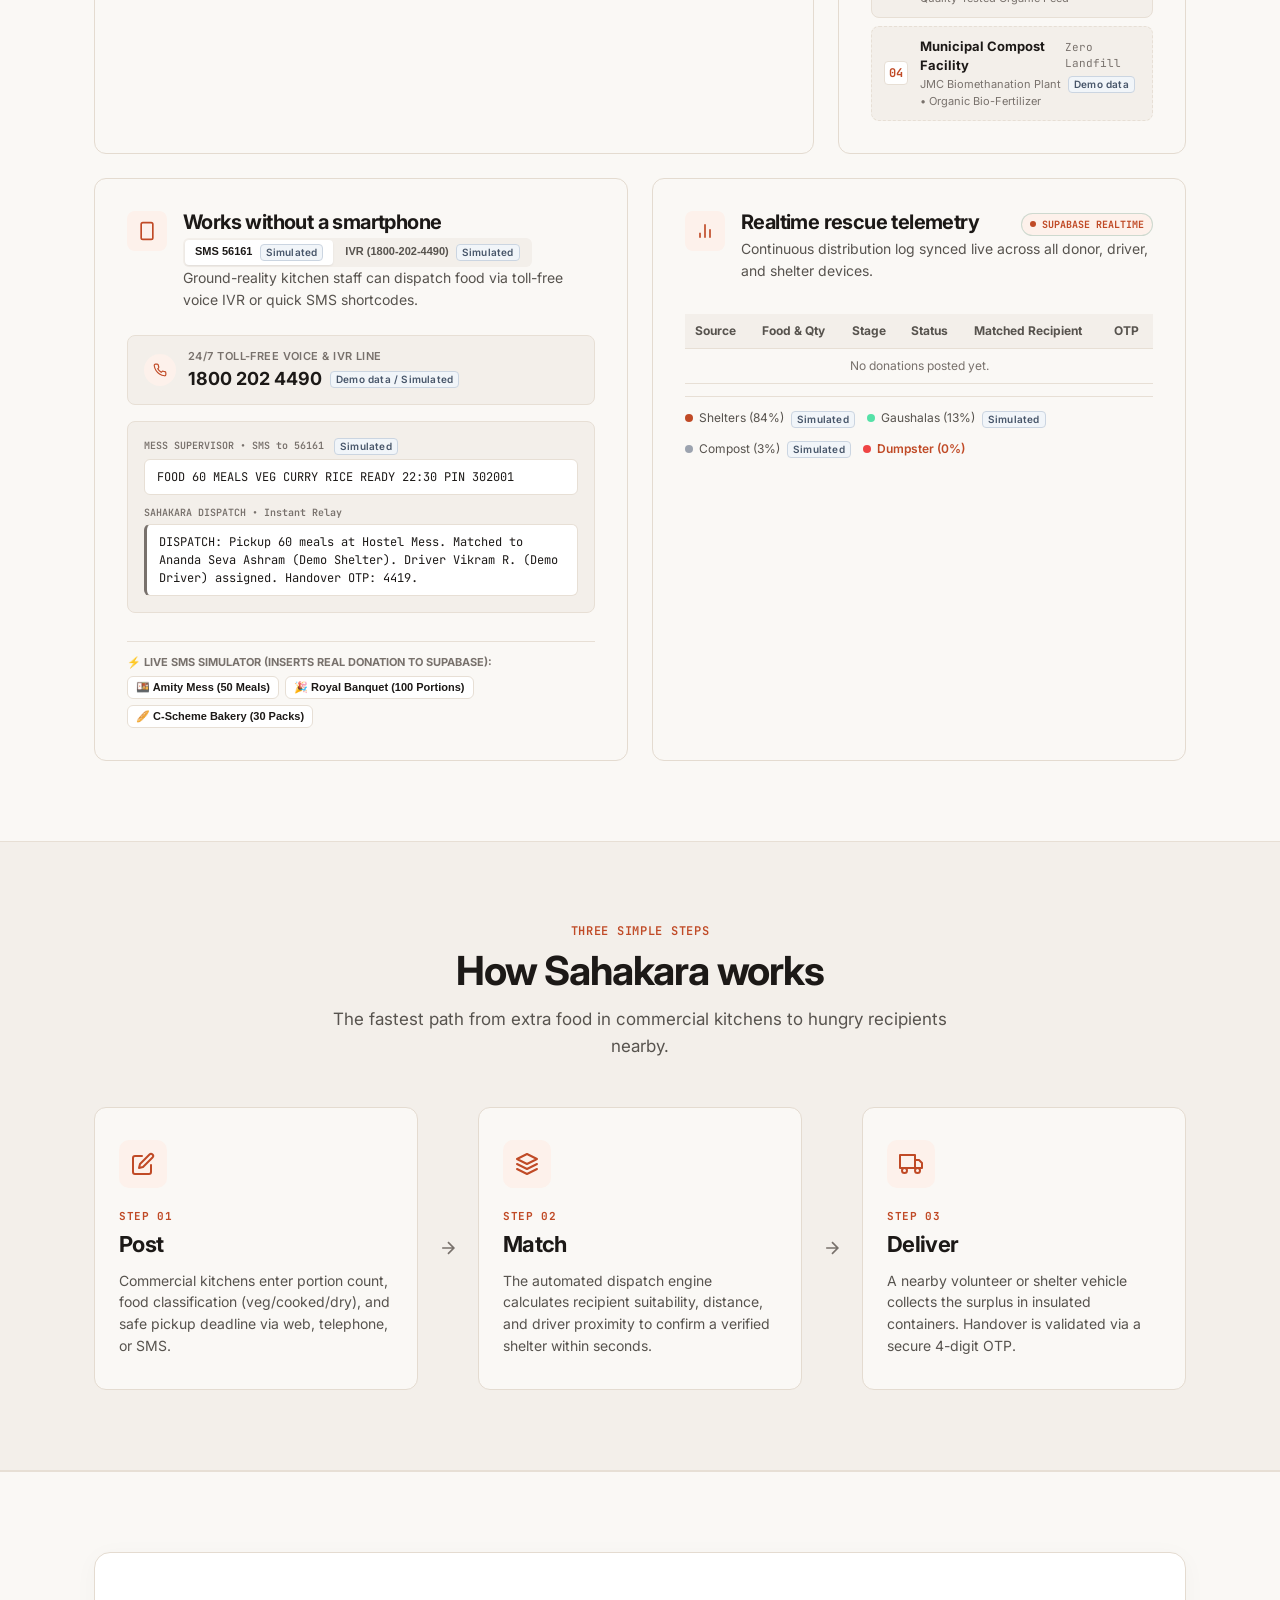
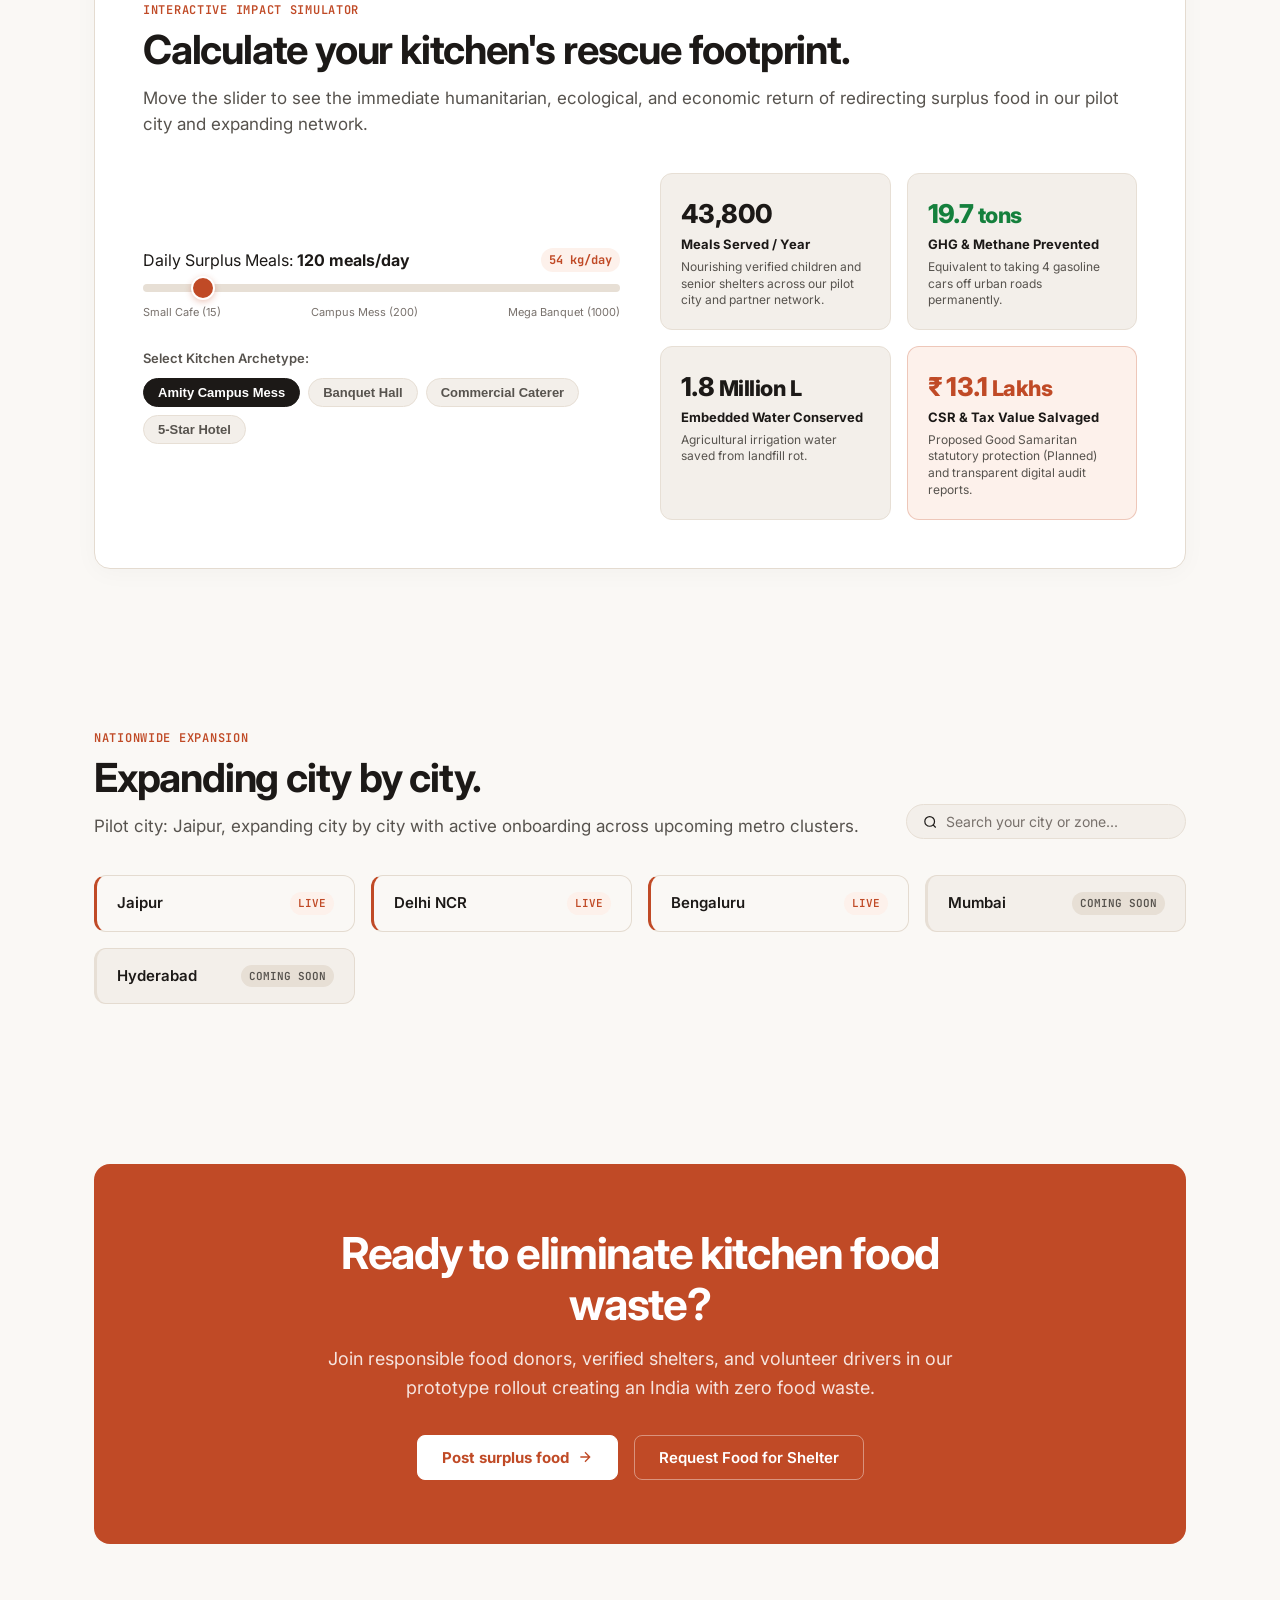
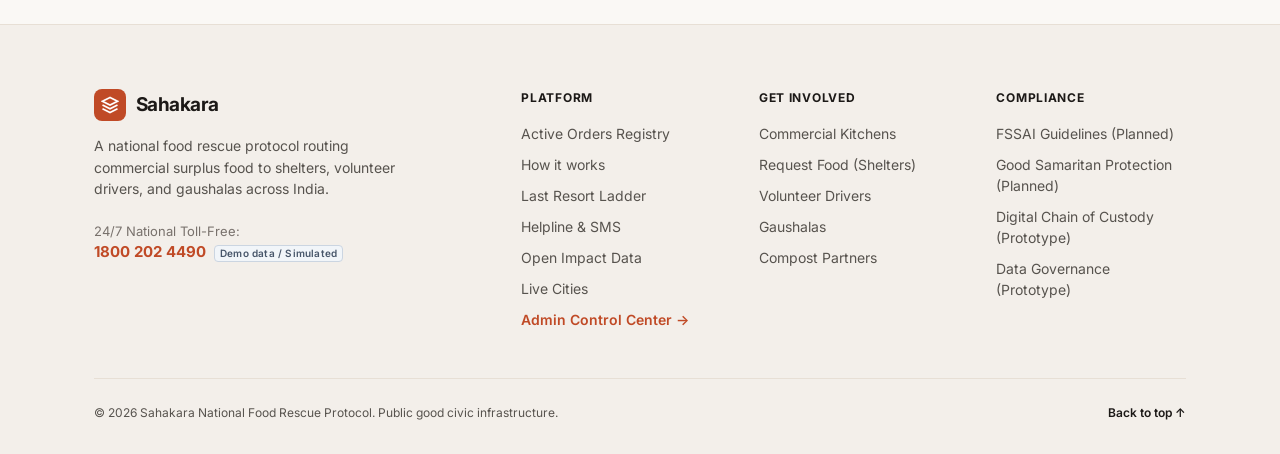
==== commit d85c6145: "feat: add active orders registry for shelter claims & donor dispatches with mobile responsive optimi" ====
--- a/frontend/index.html
+++ b/frontend/index.html
@@ -48,6 +48,10 @@
 
       <!-- Navigation Links -->
       <nav class="nav-links" aria-label="Main Navigation">
+        <a href="#orders" class="nav-item nav-item-highlight">
+          <span>Orders</span>
+          <span class="nav-orders-badge" id="nav-orders-count">0</span>
+        </a>
         <a href="#how-it-works" class="nav-item">How it works</a>
         <a href="#ladder" class="nav-item">Ladder</a>
         <a href="#helpline" class="nav-item">Helpline</a>
@@ -262,6 +266,40 @@
           </div>
 
         </div>
+      </div>
+    </section>
+
+    <!-- 3. Active Orders & Dispatches (Shelter Claims & Donor Dispatches) -->
+    <section class="section-orders" id="orders">
+      <div class="container">
+        
+        <div class="orders-header-flex">
+          <div>
+            <span class="section-kicker" style="color:var(--brand-green);">RESCUE CHAIN TRACKING</span>
+            <h2 class="section-heading" style="margin-bottom:6px;">Active Orders &amp; Dispatches</h2>
+            <p class="section-subtext" style="margin-bottom:0;">Live tracking for shelter food claims and donor surplus releases across verified clusters.</p>
+          </div>
+          
+          <div class="orders-header-actions">
+            <div class="orders-filter-tabs" role="tablist">
+              <button type="button" class="order-tab active" data-filter="all" onclick="filterOrdersTab('all', this)" role="tab" aria-selected="true">
+                <span>All Orders</span> (<span id="orders-tab-count-all">0</span>)
+              </button>
+              <button type="button" class="order-tab" data-filter="shelter" onclick="filterOrdersTab('shelter', this)" role="tab" aria-selected="false">
+                <span>🏠 Shelter Claims</span> (<span id="orders-tab-count-shelter">0</span>)
+              </button>
+              <button type="button" class="order-tab" data-filter="donor" onclick="filterOrdersTab('donor', this)" role="tab" aria-selected="false">
+                <span>🍛 Donor Dispatches</span> (<span id="orders-tab-count-donor">0</span>)
+              </button>
+            </div>
+          </div>
+        </div>
+
+        <!-- Orders Grid Container -->
+        <div class="orders-grid" id="orders-grid-container">
+          <!-- Dynamically populated from JS -->
+        </div>
+
       </div>
     </section>
 
@@ -902,6 +940,7 @@
 
         <div class="footer-links-group">
           <span class="footer-col-title">Platform</span>
+          <a href="#orders">Active Orders Registry</a>
           <a href="#how-it-works">How it works</a>
           <a href="#ladder">Last Resort Ladder</a>
           <a href="#helpline">Helpline &amp; SMS</a>
--- a/frontend/styles.css
+++ b/frontend/styles.css
@@ -3399,3 +3399,566 @@
   border-top: 1px solid #F1F5F9;
 }
 
+/* ==========================================================================
+   ACTIVE ORDERS & CLAIMS REGISTRY SECTION (#orders)
+   ========================================================================== */
+.section-orders {
+  padding: 64px 0;
+  background: #F8FAFC;
+  border-top: 1px solid var(--border-light);
+  border-bottom: 1px solid var(--border-light);
+}
+
+.orders-header-flex {
+  display: flex;
+  justify-content: space-between;
+  align-items: flex-end;
+  flex-wrap: wrap;
+  gap: 20px;
+  margin-bottom: 32px;
+}
+
+.orders-filter-tabs {
+  display: inline-flex;
+  background: #FFFFFF;
+  padding: 4px;
+  border-radius: var(--radius-pill, 9999px);
+  border: 1px solid var(--border-card);
+  gap: 4px;
+  box-shadow: 0 1px 3px rgba(0, 0, 0, 0.04);
+}
+
+.order-tab {
+  border: none;
+  background: transparent;
+  padding: 8px 16px;
+  border-radius: var(--radius-pill, 9999px);
+  font-size: 0.8125rem;
+  font-weight: 600;
+  color: var(--text-muted);
+  cursor: pointer;
+  transition: all 0.15s ease;
+  white-space: nowrap;
+}
+
+.order-tab:hover {
+  color: var(--text-primary);
+}
+
+.order-tab.active {
+  background: var(--brand-green);
+  color: #FFFFFF;
+  box-shadow: 0 2px 6px rgba(15, 123, 95, 0.25);
+}
+
+.orders-grid {
+  display: grid;
+  grid-template-columns: repeat(auto-fill, minmax(360px, 1fr));
+  gap: 20px;
+}
+
+.order-card {
+  background: #FFFFFF;
+  border: 1px solid var(--border-card);
+  border-radius: 14px;
+  padding: 20px;
+  display: flex;
+  flex-direction: column;
+  gap: 16px;
+  box-shadow: 0 2px 8px rgba(0, 0, 0, 0.03);
+  transition: transform 0.15s ease, box-shadow 0.15s ease;
+  position: relative;
+  overflow: hidden;
+}
+
+.order-card:hover {
+  transform: translateY(-2px);
+  box-shadow: 0 8px 24px rgba(0, 0, 0, 0.06);
+}
+
+.order-card.highlight-new {
+  animation: pulseNewOrder 1.5s ease-out;
+}
+
+@keyframes pulseNewOrder {
+  0% { box-shadow: 0 0 0 0 rgba(15, 123, 95, 0.5); }
+  70% { box-shadow: 0 0 0 12px rgba(15, 123, 95, 0); }
+  100% { box-shadow: 0 2px 8px rgba(0, 0, 0, 0.03); }
+}
+
+.order-card-top {
+  display: flex;
+  justify-content: space-between;
+  align-items: center;
+  flex-wrap: wrap;
+  gap: 8px;
+  border-bottom: 1px solid #F1F5F9;
+  padding-bottom: 12px;
+}
+
+.order-header-info {
+  display: flex;
+  align-items: center;
+  gap: 8px;
+  flex-wrap: wrap;
+}
+
+.order-ref-pill {
+  font-family: var(--font-mono);
+  font-size: 0.75rem;
+  font-weight: 700;
+  color: var(--text-primary);
+  background: #F1F5F9;
+  padding: 2px 8px;
+  border-radius: 4px;
+}
+
+.order-badge {
+  font-size: 0.6875rem;
+  font-weight: 700;
+  padding: 3px 8px;
+  border-radius: var(--radius-pill, 9999px);
+  letter-spacing: 0.02em;
+  text-transform: uppercase;
+}
+
+.order-badge-shelter {
+  background: #DEF7EC;
+  color: #03543F;
+  border: 1px solid #BCF0DA;
+}
+
+.order-badge-donor {
+  background: #FEF3C7;
+  color: #92400E;
+  border: 1px solid #FDE68A;
+}
+
+.order-time-stamp {
+  font-size: 0.75rem;
+  color: var(--text-muted);
+}
+
+.order-food-title {
+  font-size: 1rem;
+  font-weight: 700;
+  color: var(--text-primary);
+  margin: 0 0 6px 0;
+  line-height: 1.35;
+}
+
+.order-tags {
+  display: flex;
+  flex-wrap: wrap;
+  gap: 6px;
+  margin-bottom: 14px;
+}
+
+.order-tag {
+  font-size: 0.75rem;
+  font-weight: 500;
+  color: var(--text-muted);
+  background: #F8FAFC;
+  border: 1px solid #E2E8F0;
+  padding: 2px 8px;
+  border-radius: 6px;
+}
+
+.order-route-timeline {
+  background: #F8FAFC;
+  border-radius: 10px;
+  padding: 12px;
+  display: flex;
+  flex-direction: column;
+  gap: 8px;
+  position: relative;
+}
+
+.route-node {
+  display: flex;
+  align-items: center;
+  gap: 10px;
+}
+
+.route-icon {
+  font-size: 1.125rem;
+  width: 28px;
+  height: 28px;
+  background: #FFFFFF;
+  border-radius: 50%;
+  display: flex;
+  align-items: center;
+  justify-content: center;
+  box-shadow: 0 1px 3px rgba(0, 0, 0, 0.06);
+  flex-shrink: 0;
+}
+
+.route-node-content {
+  display: flex;
+  flex-direction: column;
+  font-size: 0.8125rem;
+}
+
+.route-role {
+  font-size: 0.6875rem;
+  font-weight: 600;
+  color: var(--text-muted);
+  text-transform: uppercase;
+  letter-spacing: 0.02em;
+}
+
+.route-name {
+  color: var(--text-primary);
+  font-weight: 600;
+}
+
+.route-connector-line {
+  margin-left: 13px;
+  width: 2px;
+  height: 12px;
+  background: #CBD5E1;
+}
+
+.order-stepper {
+  display: flex;
+  justify-content: space-between;
+  align-items: center;
+  margin-top: 10px;
+  position: relative;
+  padding: 0 4px;
+}
+
+.order-stepper::before {
+  content: '';
+  position: absolute;
+  top: 7px;
+  left: 10px;
+  right: 10px;
+  height: 2px;
+  background: #E2E8F0;
+  z-index: 0;
+}
+
+.step-item {
+  display: flex;
+  flex-direction: column;
+  align-items: center;
+  gap: 4px;
+  position: relative;
+  z-index: 1;
+}
+
+.step-dot {
+  width: 14px;
+  height: 14px;
+  border-radius: 50%;
+  background: #CBD5E1;
+  border: 2px solid #FFFFFF;
+}
+
+.step-item.completed .step-dot {
+  background: var(--brand-green);
+}
+
+.step-item.active .step-dot {
+  background: var(--brand-green);
+  box-shadow: 0 0 0 3px rgba(15, 123, 95, 0.25);
+}
+
+.step-label {
+  font-size: 0.6875rem;
+  font-weight: 600;
+  color: var(--text-muted);
+}
+
+.step-item.completed .step-label,
+.step-item.active .step-label {
+  color: var(--brand-green);
+}
+
+.order-card-bottom {
+  display: flex;
+  align-items: center;
+  justify-content: space-between;
+  gap: 12px;
+  border-top: 1px solid #F1F5F9;
+  padding-top: 12px;
+  margin-top: auto;
+}
+
+.order-otp-box {
+  display: flex;
+  flex-direction: column;
+}
+
+.otp-caption {
+  font-size: 0.6875rem;
+  color: var(--text-muted);
+  text-transform: uppercase;
+  font-weight: 600;
+}
+
+.otp-number {
+  font-family: var(--font-mono);
+  font-size: 1rem;
+  font-weight: 800;
+  letter-spacing: 0.1em;
+  color: var(--brand-green);
+}
+
+.nav-item-highlight {
+  display: inline-flex;
+  align-items: center;
+  gap: 6px;
+}
+
+.nav-orders-badge {
+  background: var(--brand-green);
+  color: #FFFFFF;
+  font-size: 0.6875rem;
+  font-weight: 700;
+  padding: 1px 6px;
+  border-radius: 10px;
+}
+
+.orders-empty-state {
+  grid-column: 1 / -1;
+  background: #FFFFFF;
+  border: 1px dashed #CBD5E1;
+  border-radius: 14px;
+  padding: 48px 24px;
+  text-align: center;
+  color: var(--text-muted);
+}
+
+/* ==========================================================================
+   COMPREHENSIVE MOBILE OPTIMIZATIONS (Smartphones <= 768px & <= 480px)
+   ========================================================================== */
+@media (max-width: 768px) {
+  /* Navbar & Actions */
+  .navbar-container {
+    height: auto !important;
+    padding: 8px 12px !important;
+    gap: 8px !important;
+  }
+  
+  .nav-brand {
+    gap: 6px;
+  }
+  
+  .brand-name {
+    font-size: 1.125rem;
+  }
+
+  .nav-prototype-badge {
+    font-size: 0.625rem;
+    padding: 1px 5px;
+  }
+  
+  .nav-actions {
+    width: 100% !important;
+    display: flex !important;
+    align-items: center !important;
+    justify-content: flex-start !important;
+    gap: 6px !important;
+    overflow-x: auto !important;
+    -webkit-overflow-scrolling: touch !important;
+    padding-bottom: 4px !important;
+  }
+  
+  .nav-actions .btn {
+    font-size: 0.75rem !important;
+    padding: 6px 10px !important;
+    white-space: nowrap !important;
+    flex-shrink: 0 !important;
+  }
+
+  /* Modals on Mobile: full width bottom sheet / modal */
+  .modal-backdrop {
+    padding: 8px !important;
+    align-items: flex-end !important;
+  }
+  
+  .modal-dialog,
+  .modal-dialog-lg,
+  .modal-dialog-sm,
+  .auth-modal-dialog {
+    max-width: 100% !important;
+    width: 100% !important;
+    max-height: 92vh !important;
+    padding: 20px 16px !important;
+    border-radius: 20px 20px 10px 10px !important;
+    margin: 0 !important;
+  }
+
+  .modal-header {
+    margin-bottom: 16px !important;
+    padding-bottom: 12px !important;
+  }
+
+  .modal-heading {
+    font-size: 1.25rem !important;
+  }
+
+  .modal-subheading {
+    font-size: 0.8125rem !important;
+  }
+
+  .form-row {
+    flex-direction: column !important;
+    gap: 12px !important;
+  }
+
+  .modal-footer {
+    flex-direction: column-reverse !important;
+    gap: 8px !important;
+    padding-top: 14px !important;
+  }
+
+  .modal-footer .btn {
+    width: 100% !important;
+    justify-content: center !important;
+  }
+
+  /* Hero Section */
+  .hero-section {
+    padding: 36px 0 !important;
+  }
+
+  .hero-title {
+    font-size: 1.875rem !important;
+    line-height: 1.25 !important;
+  }
+
+  .hero-subtitle {
+    font-size: 0.9375rem !important;
+  }
+
+  .hero-cta-group {
+    flex-direction: column !important;
+    width: 100% !important;
+    gap: 10px !important;
+  }
+
+  .hero-cta-group .btn {
+    width: 100% !important;
+    justify-content: center !important;
+  }
+
+  .radar-header-card {
+    padding: 18px 14px !important;
+  }
+
+  .radar-card-title {
+    font-size: 1.125rem !important;
+  }
+
+  .dispatch-meta-grid {
+    grid-template-columns: 1fr !important;
+    gap: 12px !important;
+  }
+
+  /* Map Container on Phone */
+  .jaipur-map-container {
+    height: 300px !important;
+  }
+
+  .map-header-flex {
+    flex-direction: column !important;
+    align-items: flex-start !important;
+    gap: 10px !important;
+  }
+
+  .map-filter-chips {
+    width: 100% !important;
+    overflow-x: auto !important;
+    -webkit-overflow-scrolling: touch !important;
+    flex-wrap: nowrap !important;
+    padding-bottom: 4px !important;
+  }
+
+  .map-hud-overlay {
+    position: static !important;
+    width: 100% !important;
+    margin-top: 10px !important;
+    left: auto !important;
+    bottom: auto !important;
+  }
+
+  /* Realtime Table on Phone */
+  .realtime-table-container {
+    overflow-x: auto !important;
+    -webkit-overflow-scrolling: touch !important;
+    border-radius: 10px !important;
+  }
+
+  .realtime-table {
+    min-width: 600px !important;
+  }
+
+  /* Bento Grid */
+  .bento-grid {
+    grid-template-columns: 1fr !important;
+  }
+
+  .bento-span-8, .bento-span-4 {
+    grid-column: 1 / -1 !important;
+  }
+
+  /* Orders Grid on Phone */
+  .orders-grid {
+    grid-template-columns: 1fr !important;
+  }
+
+  .orders-filter-tabs {
+    width: 100% !important;
+    overflow-x: auto !important;
+    -webkit-overflow-scrolling: touch !important;
+    justify-content: flex-start !important;
+  }
+
+  .orders-header-flex {
+    flex-direction: column !important;
+    align-items: flex-start !important;
+  }
+
+  /* Shelter Requisition Results cards */
+  .match-result-card {
+    padding: 14px !important;
+  }
+
+  .match-card-bottom {
+    flex-direction: column !important;
+    align-items: flex-start !important;
+    gap: 10px !important;
+  }
+
+  .match-card-bottom .btn {
+    width: 100% !important;
+    justify-content: center !important;
+  }
+}
+
+@media (max-width: 480px) {
+  .hero-title {
+    font-size: 1.625rem !important;
+  }
+
+  .section-heading {
+    font-size: 1.5rem !important;
+  }
+
+  .cta-headline {
+    font-size: 1.5rem !important;
+  }
+
+  .cta-banner-buttons {
+    flex-direction: column !important;
+    width: 100% !important;
+  }
+
+  .cta-banner-buttons .btn {
+    width: 100% !important;
+  }
+}
+
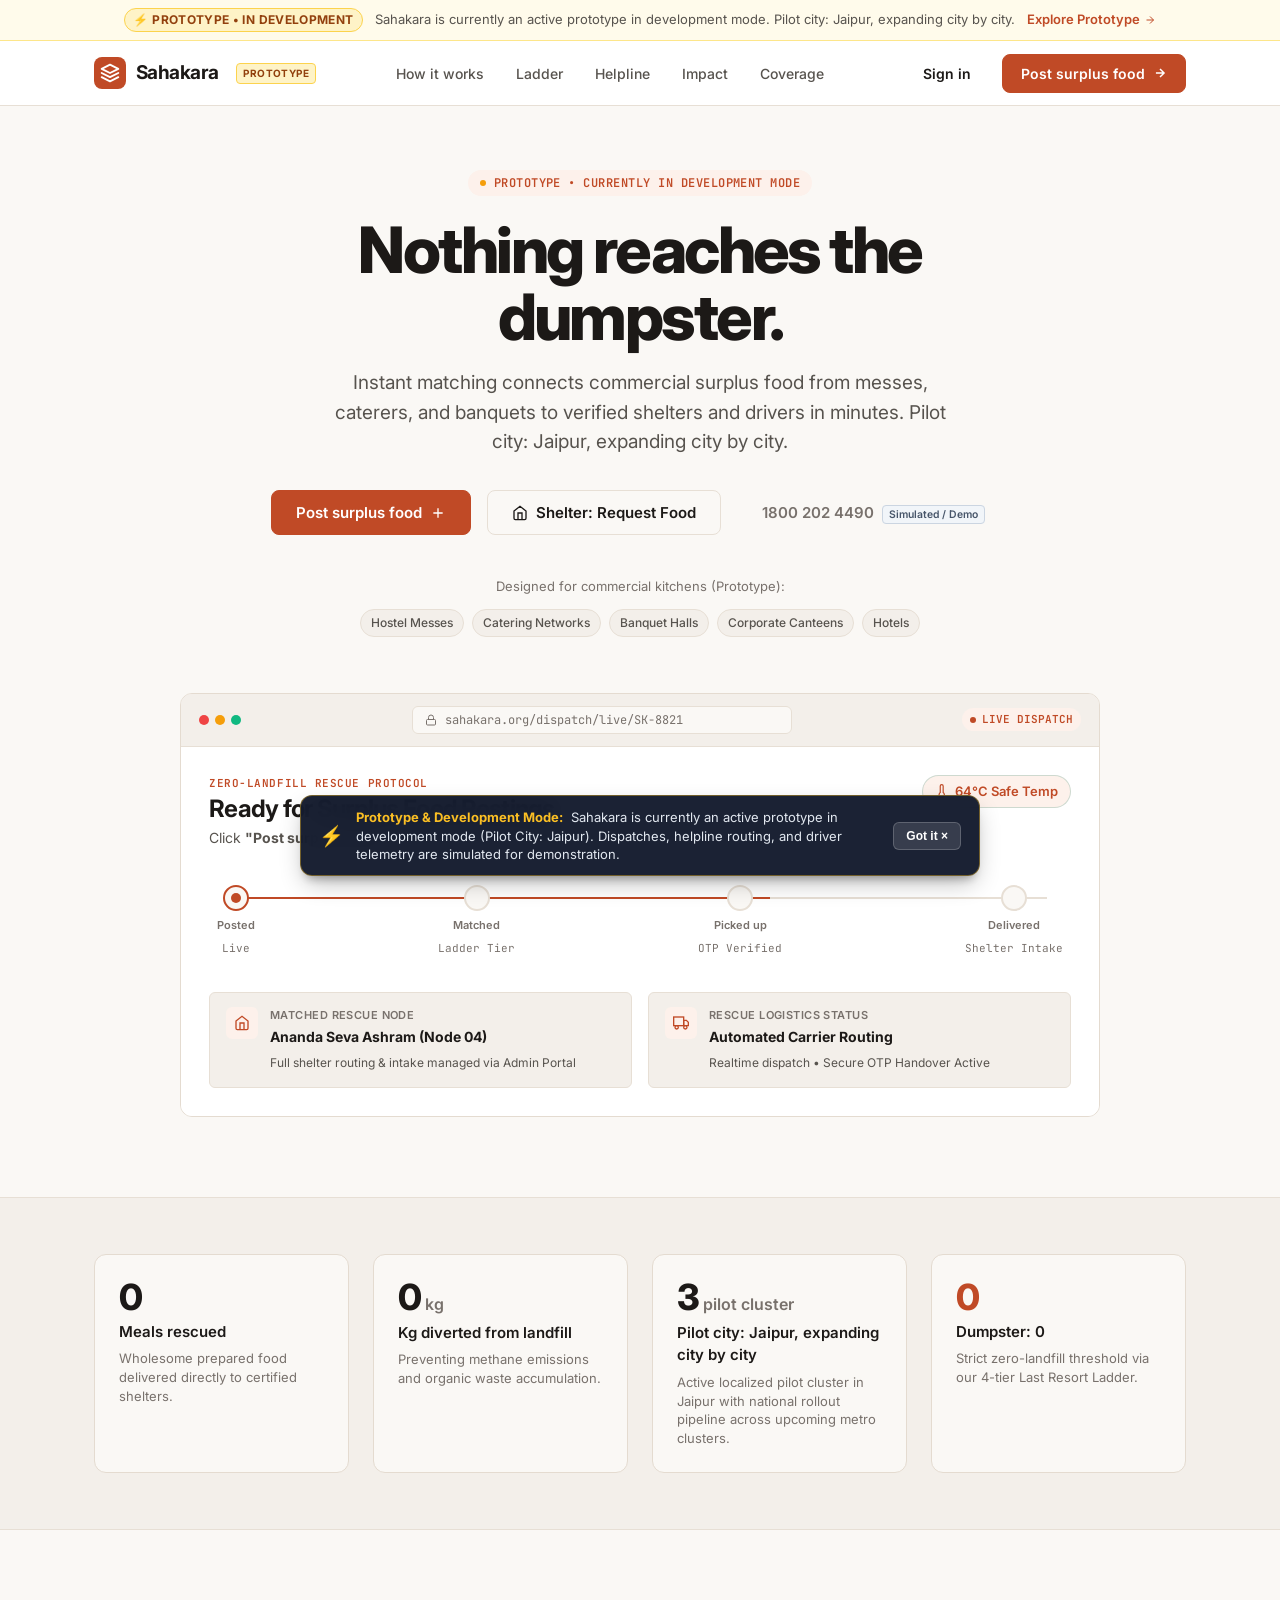
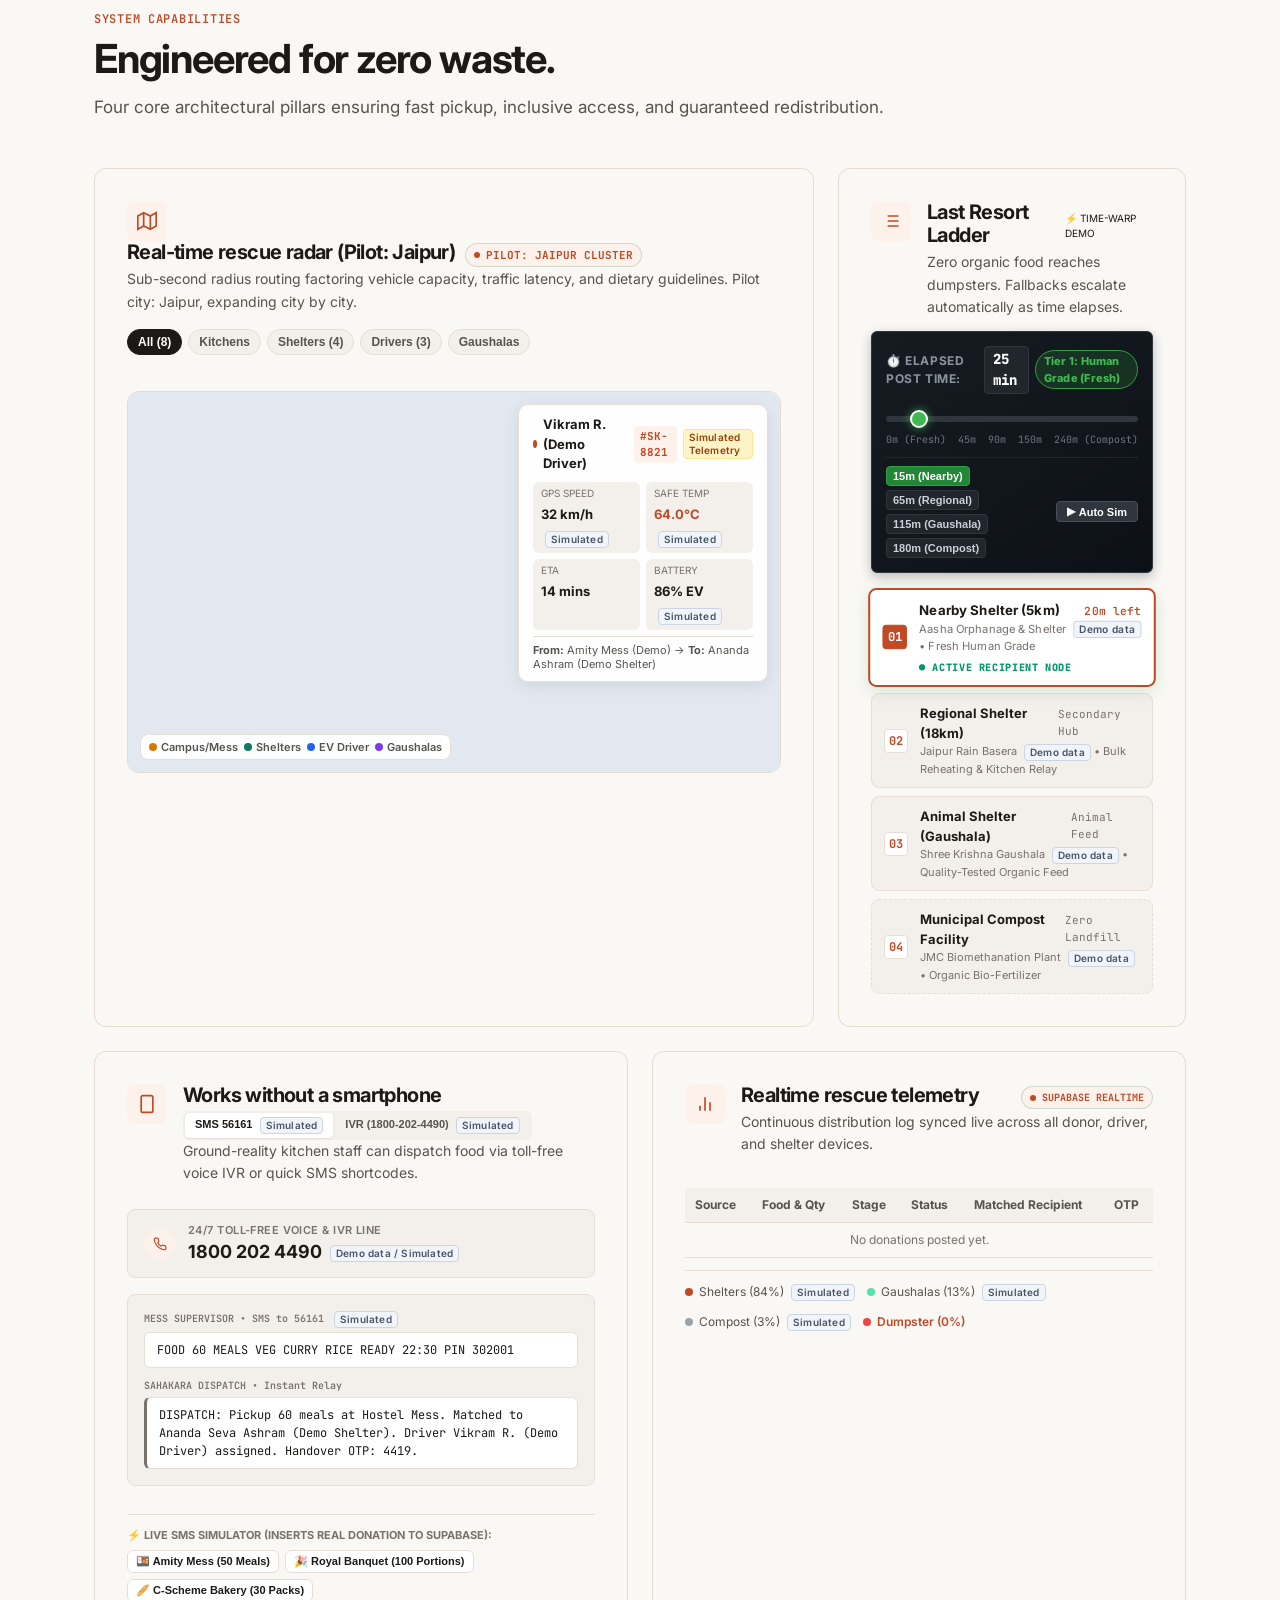
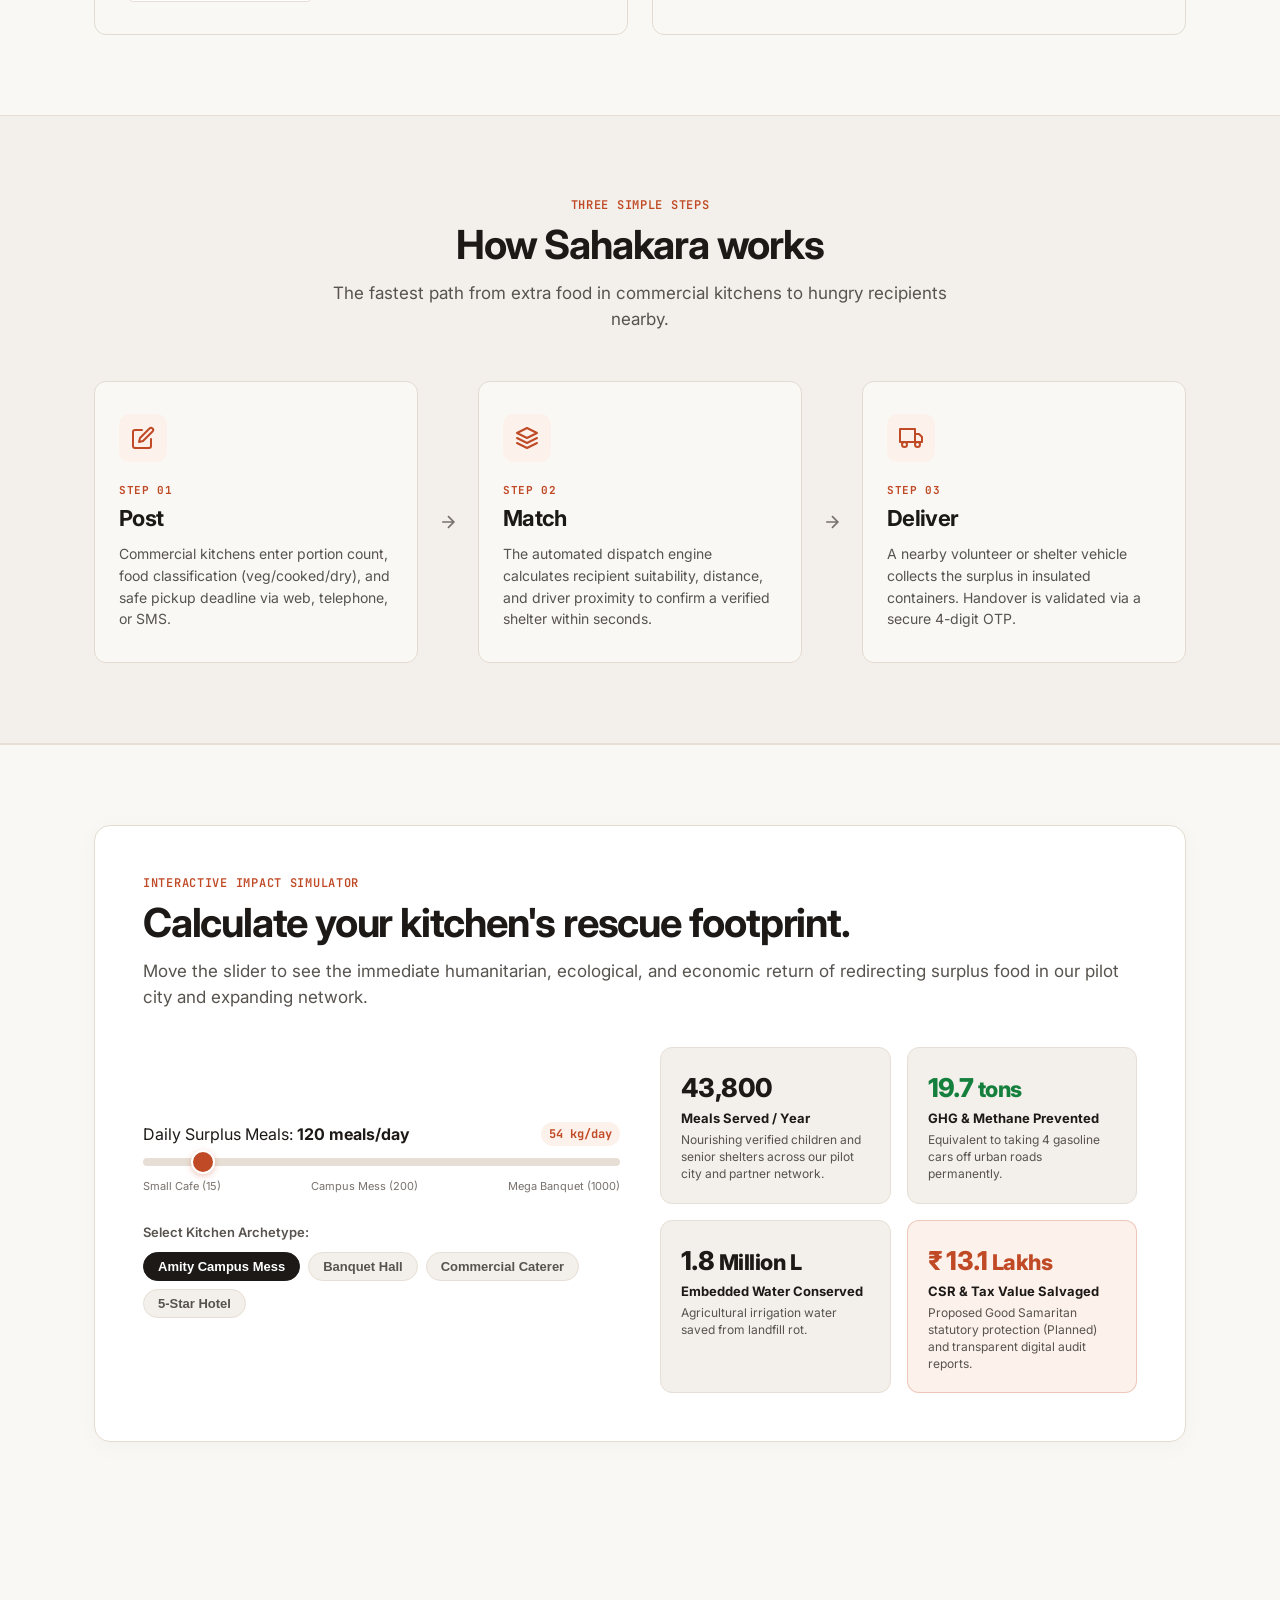
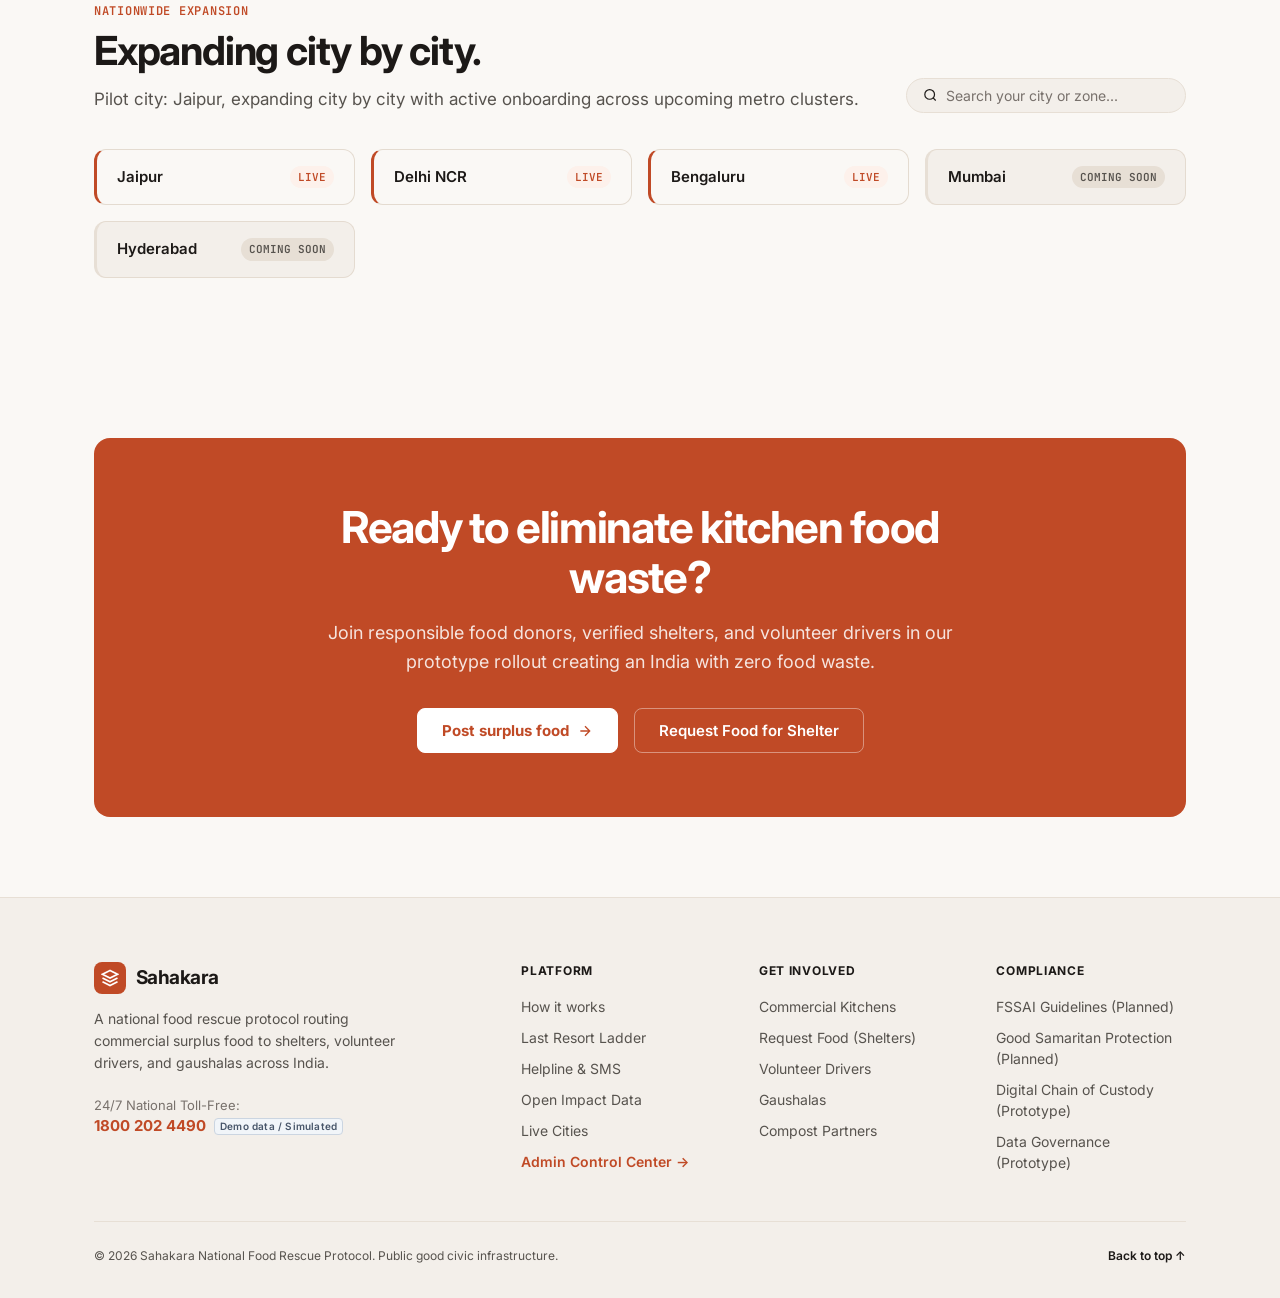
==== commit fa0146af: "fix: restrict active orders and dispatch telemetry exclusively to admin portal" ====
--- a/frontend/index.html
+++ b/frontend/index.html
@@ -48,10 +48,6 @@
 
       <!-- Navigation Links -->
       <nav class="nav-links" aria-label="Main Navigation">
-        <a href="#orders" class="nav-item nav-item-highlight">
-          <span>Orders</span>
-          <span class="nav-orders-badge" id="nav-orders-count">0</span>
-        </a>
         <a href="#how-it-works" class="nav-item">How it works</a>
         <a href="#ladder" class="nav-item">Ladder</a>
         <a href="#helpline" class="nav-item">Helpline</a>
@@ -269,41 +265,7 @@
       </div>
     </section>
 
-    <!-- 3. Active Orders & Dispatches (Shelter Claims & Donor Dispatches) -->
-    <section class="section-orders" id="orders">
-      <div class="container">
-        
-        <div class="orders-header-flex">
-          <div>
-            <span class="section-kicker" style="color:var(--brand-green);">RESCUE CHAIN TRACKING</span>
-            <h2 class="section-heading" style="margin-bottom:6px;">Active Orders &amp; Dispatches</h2>
-            <p class="section-subtext" style="margin-bottom:0;">Live tracking for shelter food claims and donor surplus releases across verified clusters.</p>
-          </div>
-          
-          <div class="orders-header-actions">
-            <div class="orders-filter-tabs" role="tablist">
-              <button type="button" class="order-tab active" data-filter="all" onclick="filterOrdersTab('all', this)" role="tab" aria-selected="true">
-                <span>All Orders</span> (<span id="orders-tab-count-all">0</span>)
-              </button>
-              <button type="button" class="order-tab" data-filter="shelter" onclick="filterOrdersTab('shelter', this)" role="tab" aria-selected="false">
-                <span>🏠 Shelter Claims</span> (<span id="orders-tab-count-shelter">0</span>)
-              </button>
-              <button type="button" class="order-tab" data-filter="donor" onclick="filterOrdersTab('donor', this)" role="tab" aria-selected="false">
-                <span>🍛 Donor Dispatches</span> (<span id="orders-tab-count-donor">0</span>)
-              </button>
-            </div>
-          </div>
-        </div>
-
-        <!-- Orders Grid Container -->
-        <div class="orders-grid" id="orders-grid-container">
-          <!-- Dynamically populated from JS -->
-        </div>
-
-      </div>
-    </section>
-
-    <!-- 4. Bento Grid (4 Cards of Mixed Sizes) -->
+    <!-- 3. Bento Grid (4 Cards of Mixed Sizes) -->
     <section class="section-bento" id="ladder">
       <div class="container">
         
@@ -940,7 +902,6 @@
 
         <div class="footer-links-group">
           <span class="footer-col-title">Platform</span>
-          <a href="#orders">Active Orders Registry</a>
           <a href="#how-it-works">How it works</a>
           <a href="#ladder">Last Resort Ladder</a>
           <a href="#helpline">Helpline &amp; SMS</a>
@@ -1140,6 +1101,9 @@
               <span>Sign In</span>
               <svg width="14" height="14" viewBox="0 0 24 24" fill="none" stroke="currentColor" stroke-width="2.5"><path d="M5 12h14M12 5l7 7-7 7"/></svg>
             </button>
+          </div>
+          <div style="text-align:center;margin-top:12px;font-size:0.8125rem;color:var(--text-muted);">
+            Don't have an account yet? <a href="javascript:void(0)" onclick="switchAuthTab('signup')" style="color:var(--brand-green);font-weight:600;">Create an account</a>
           </div>
         </form>
 
@@ -1193,7 +1157,7 @@
         
         <!-- Step 1: User Details -->
         <div id="signup-step-1">
-          <form class="modal-form-body" onsubmit="handleSignupStep1(event)">
+          <form class="modal-form-body" id="form-signup-email-pwd" onsubmit="handleEmailPasswordSignup(event)">
             
             <div class="form-group">
               <label class="input-label">Select Account Role <span class="req">*</span></label>
@@ -1262,9 +1226,12 @@
             <div class="modal-footer" style="padding-top:10px;">
               <button type="button" class="btn btn-secondary" onclick="closeSignInModal()">Cancel</button>
               <button type="submit" class="btn btn-primary" id="btn-send-signup-otp">
-                <span>Send Verification Code</span>
+                <span>Sign Up &amp; Continue</span>
                 <svg width="14" height="14" viewBox="0 0 24 24" fill="none" stroke="currentColor" stroke-width="2.5"><path d="M5 12h14M12 5l7 7-7 7"/></svg>
               </button>
+            </div>
+            <div style="text-align:center;margin-top:12px;font-size:0.8125rem;color:var(--text-muted);">
+              Already have an account? <a href="javascript:void(0)" onclick="switchAuthTab('signin')" style="color:var(--brand-green);font-weight:600;">Sign in with password</a>
             </div>
           </form>
         </div>
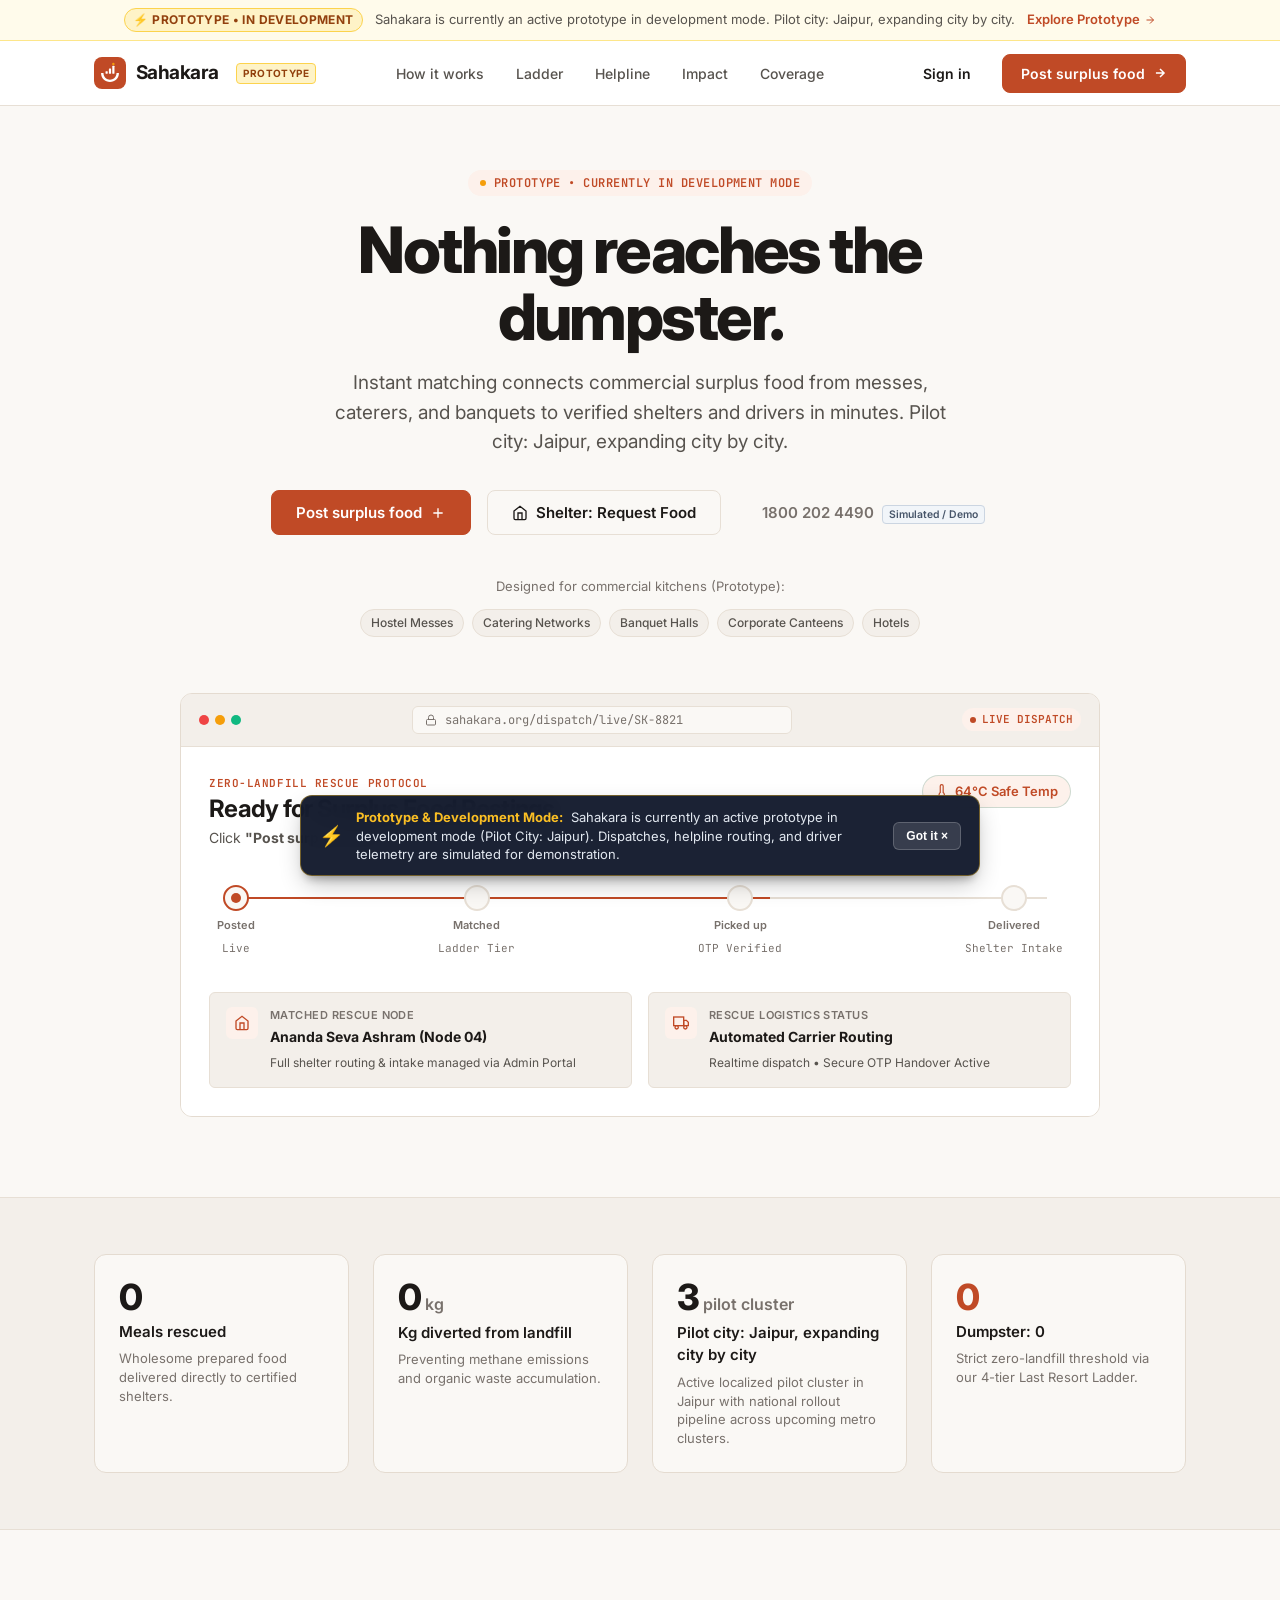
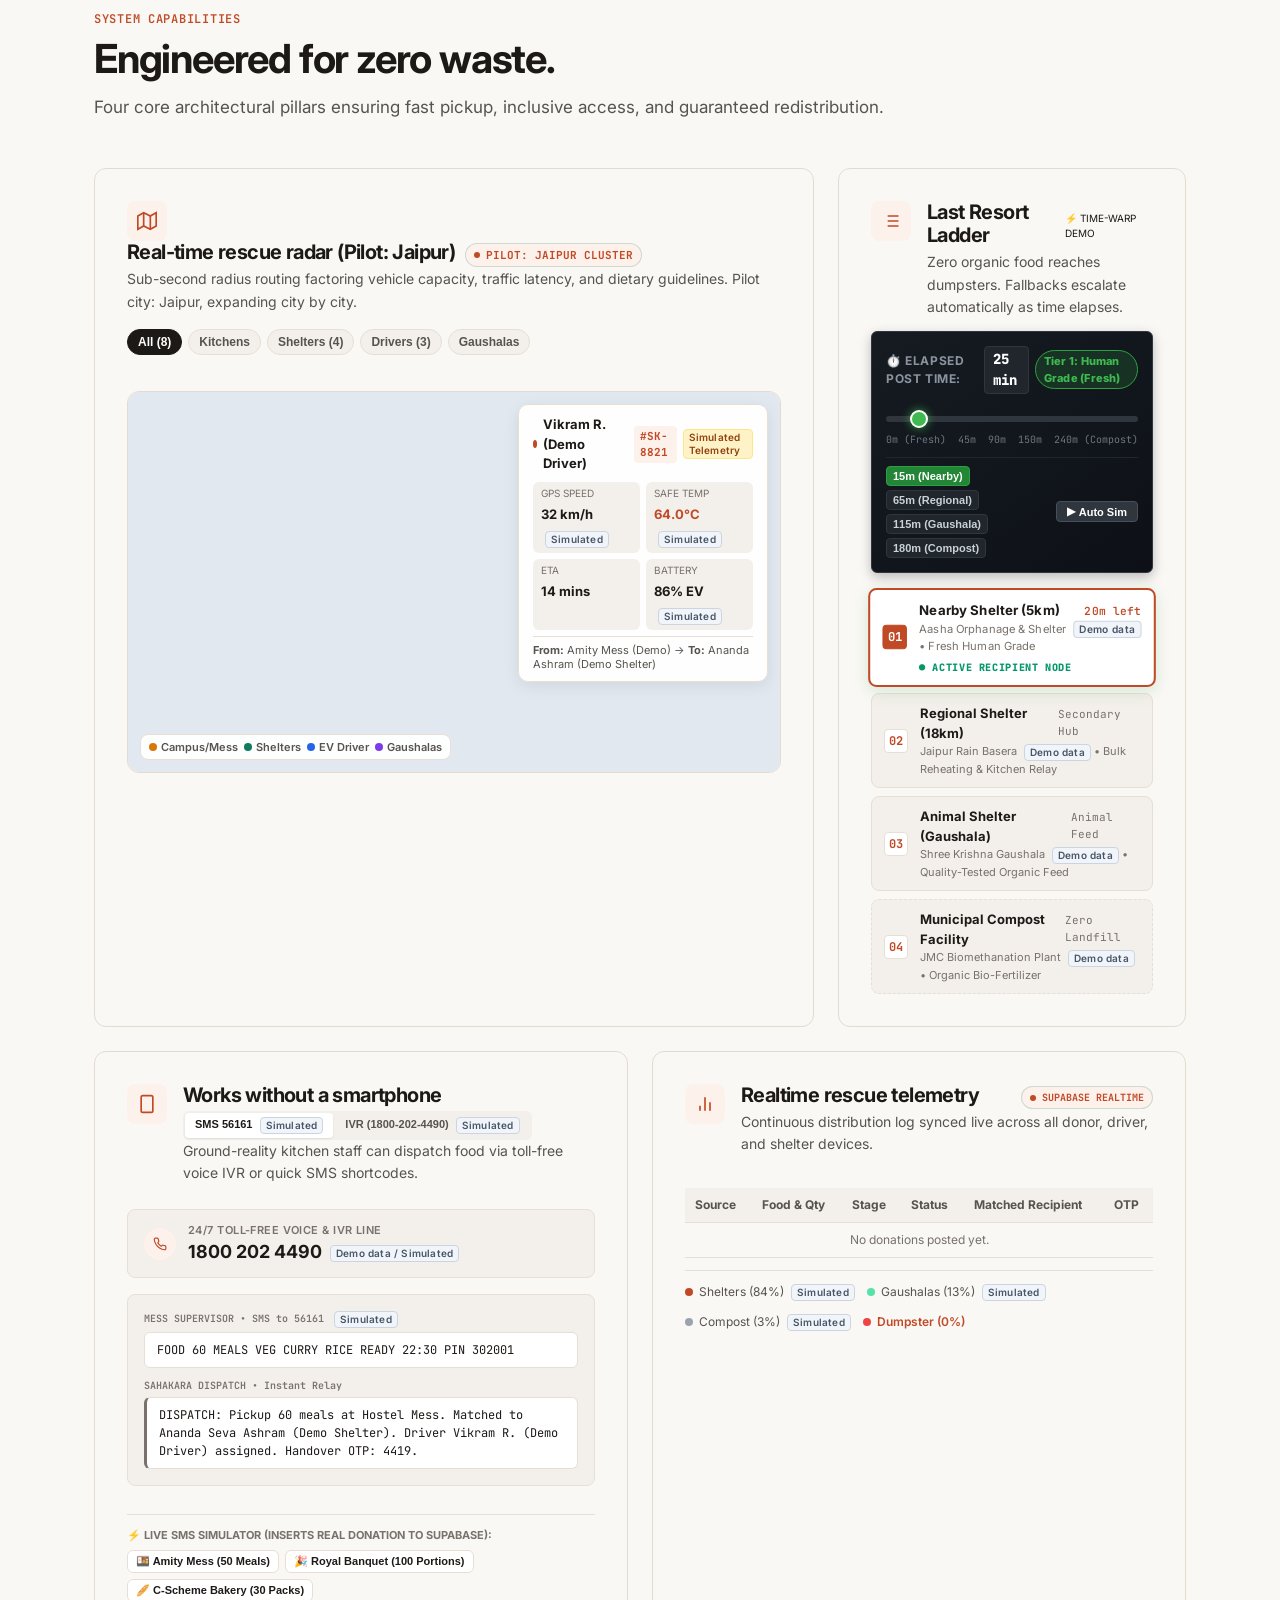
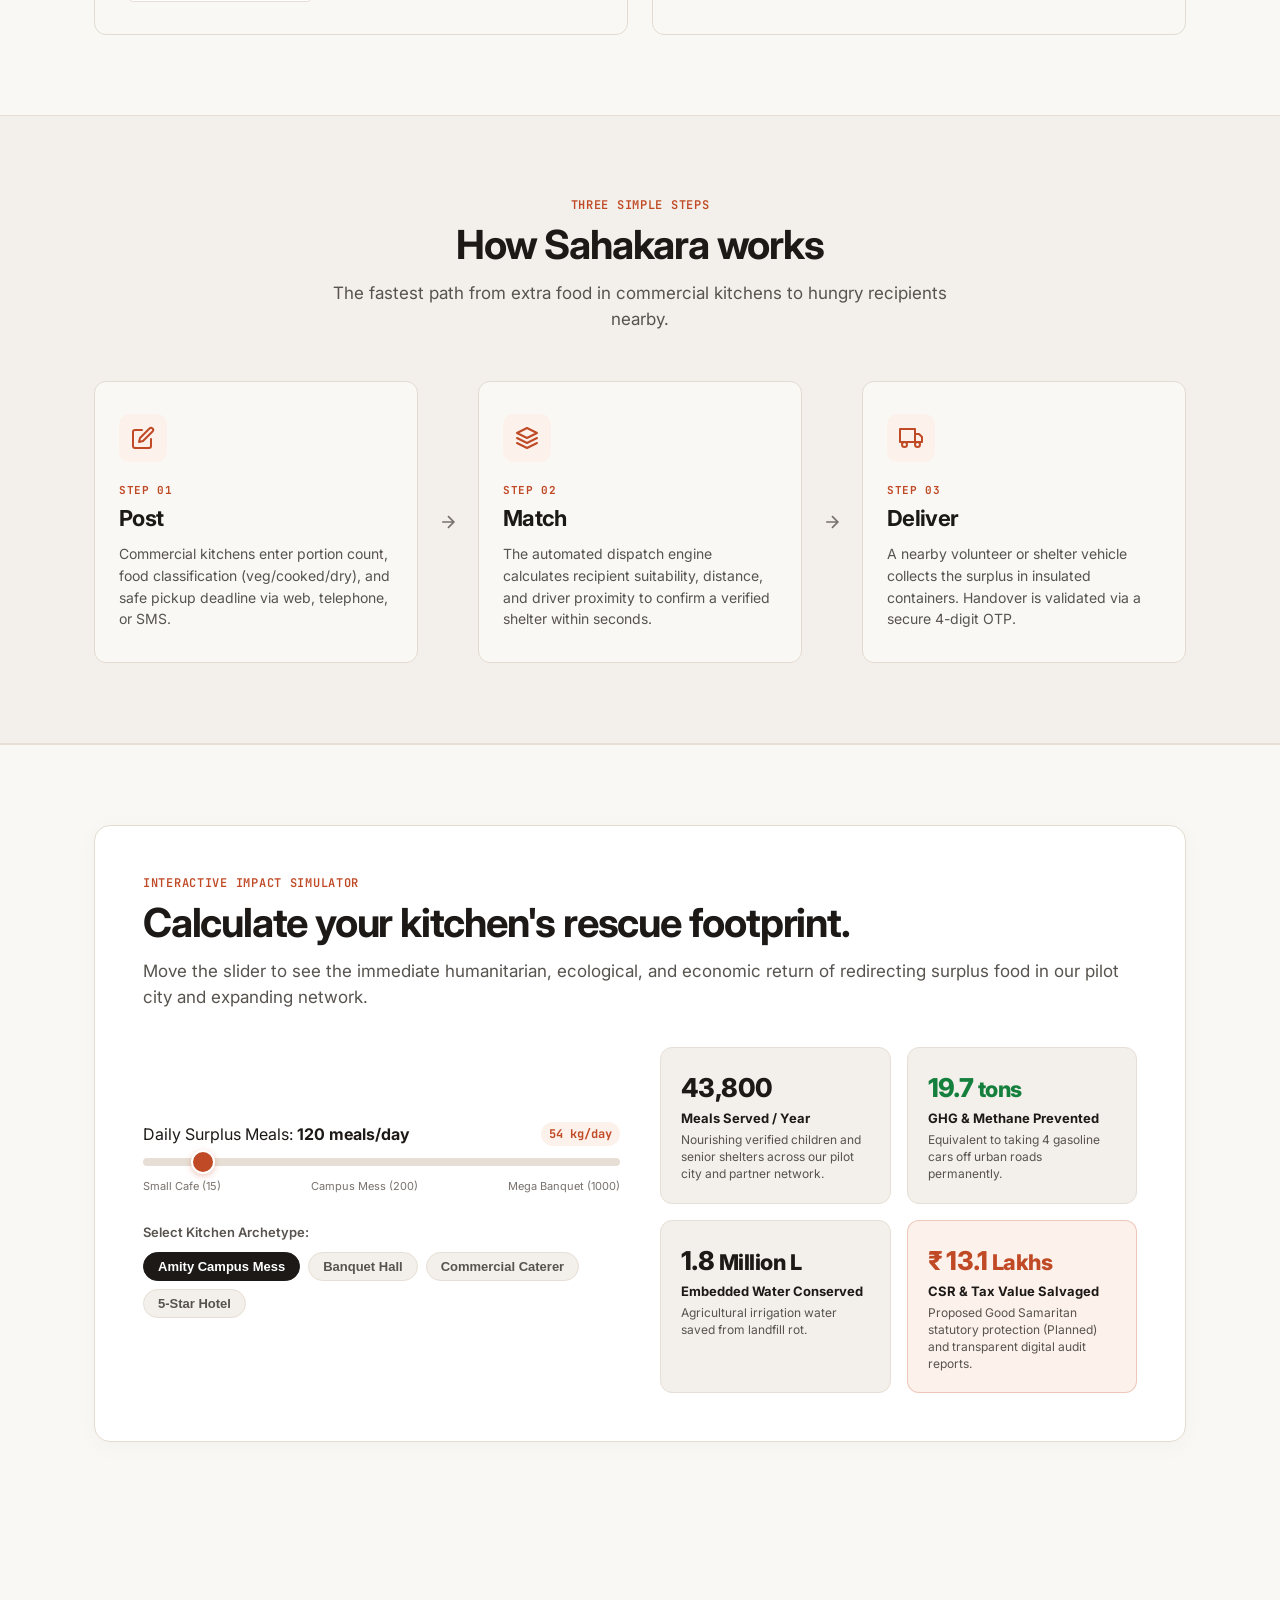
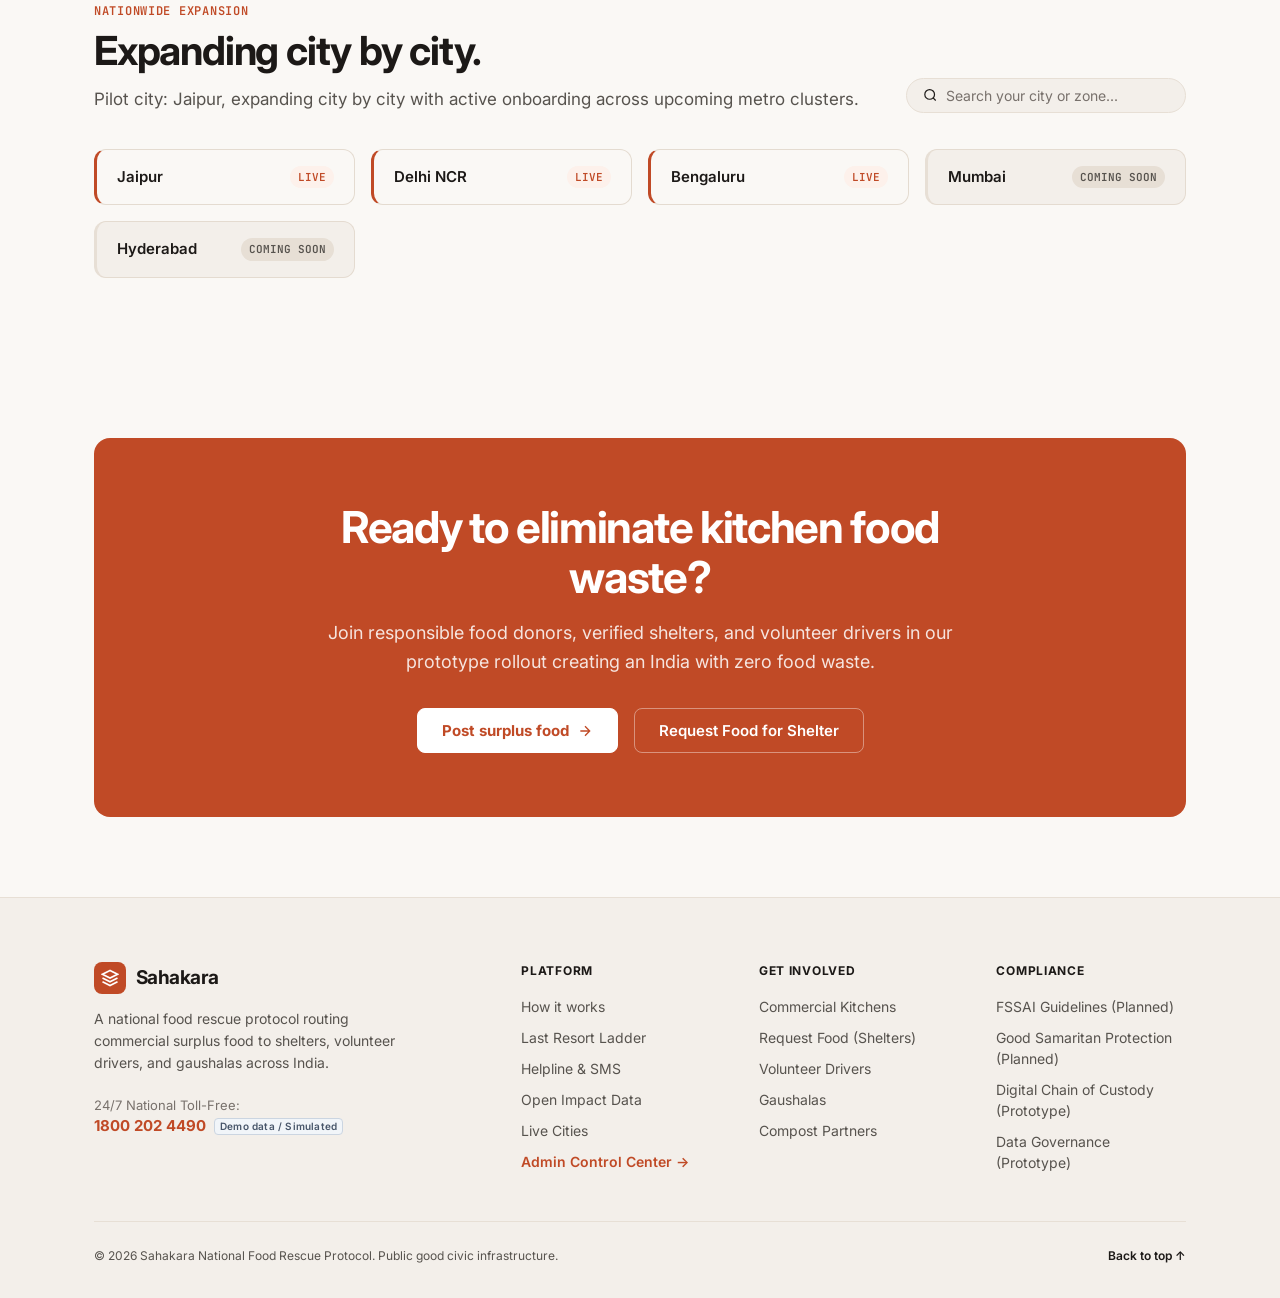
==== commit 947cf8b8: "feat: design minimal modern logo system (icon mark, lockup, 32px favicon) for Sahakara" ====
--- a/frontend/index.html
+++ b/frontend/index.html
@@ -13,6 +13,9 @@
   
   <link rel="stylesheet" href="styles.css">
   
+  <!-- Favicon -->
+  <link rel="icon" type="image/svg+xml" href="assets/logo/sahakara-favicon.svg">
+
   <!-- Leaflet.js for Interactive Real-Time Jaipur Map (Local Vendor) -->
   <link rel="stylesheet" href="vendor/leaflet.css" />
   <script src="vendor/leaflet.js"></script>
@@ -38,8 +41,12 @@
       <!-- Brand Logo -->
       <a href="#top" class="brand-logo" aria-label="Sahakara Home">
         <div class="brand-symbol">
-          <svg width="20" height="20" viewBox="0 0 24 24" fill="none" stroke="currentColor" stroke-width="2.2" stroke-linecap="round" stroke-linejoin="round">
-            <path d="M12 2L2 7l10 5 10-5-10-5zM2 17l10 5 10-5M2 12l10 5 10-5"/>
+          <svg width="22" height="22" viewBox="0 0 32 32" fill="none">
+            <path d="M 3,16 C 3,24.2 8.8,29 16,29 C 23.2,29 29,24.2 29,16 L 25.5,16 C 25.5,22 20.5,25.8 16,25.8 C 11.5,25.8 6.5,22 6.5,16 Z" fill="currentColor" />
+            <rect x="9.5" y="13.5" width="3.2" height="3.5" rx="0.6" fill="currentColor" />
+            <rect x="14.4" y="9.5" width="3.2" height="7.5" rx="0.6" fill="currentColor" />
+            <rect x="19.3" y="5.5" width="3.2" height="11.5" rx="0.6" fill="currentColor" />
+            <circle cx="20.9" cy="2.8" r="1.8" fill="#F59E0B" />
           </svg>
         </div>
         <span class="brand-name">Sahakara</span>
